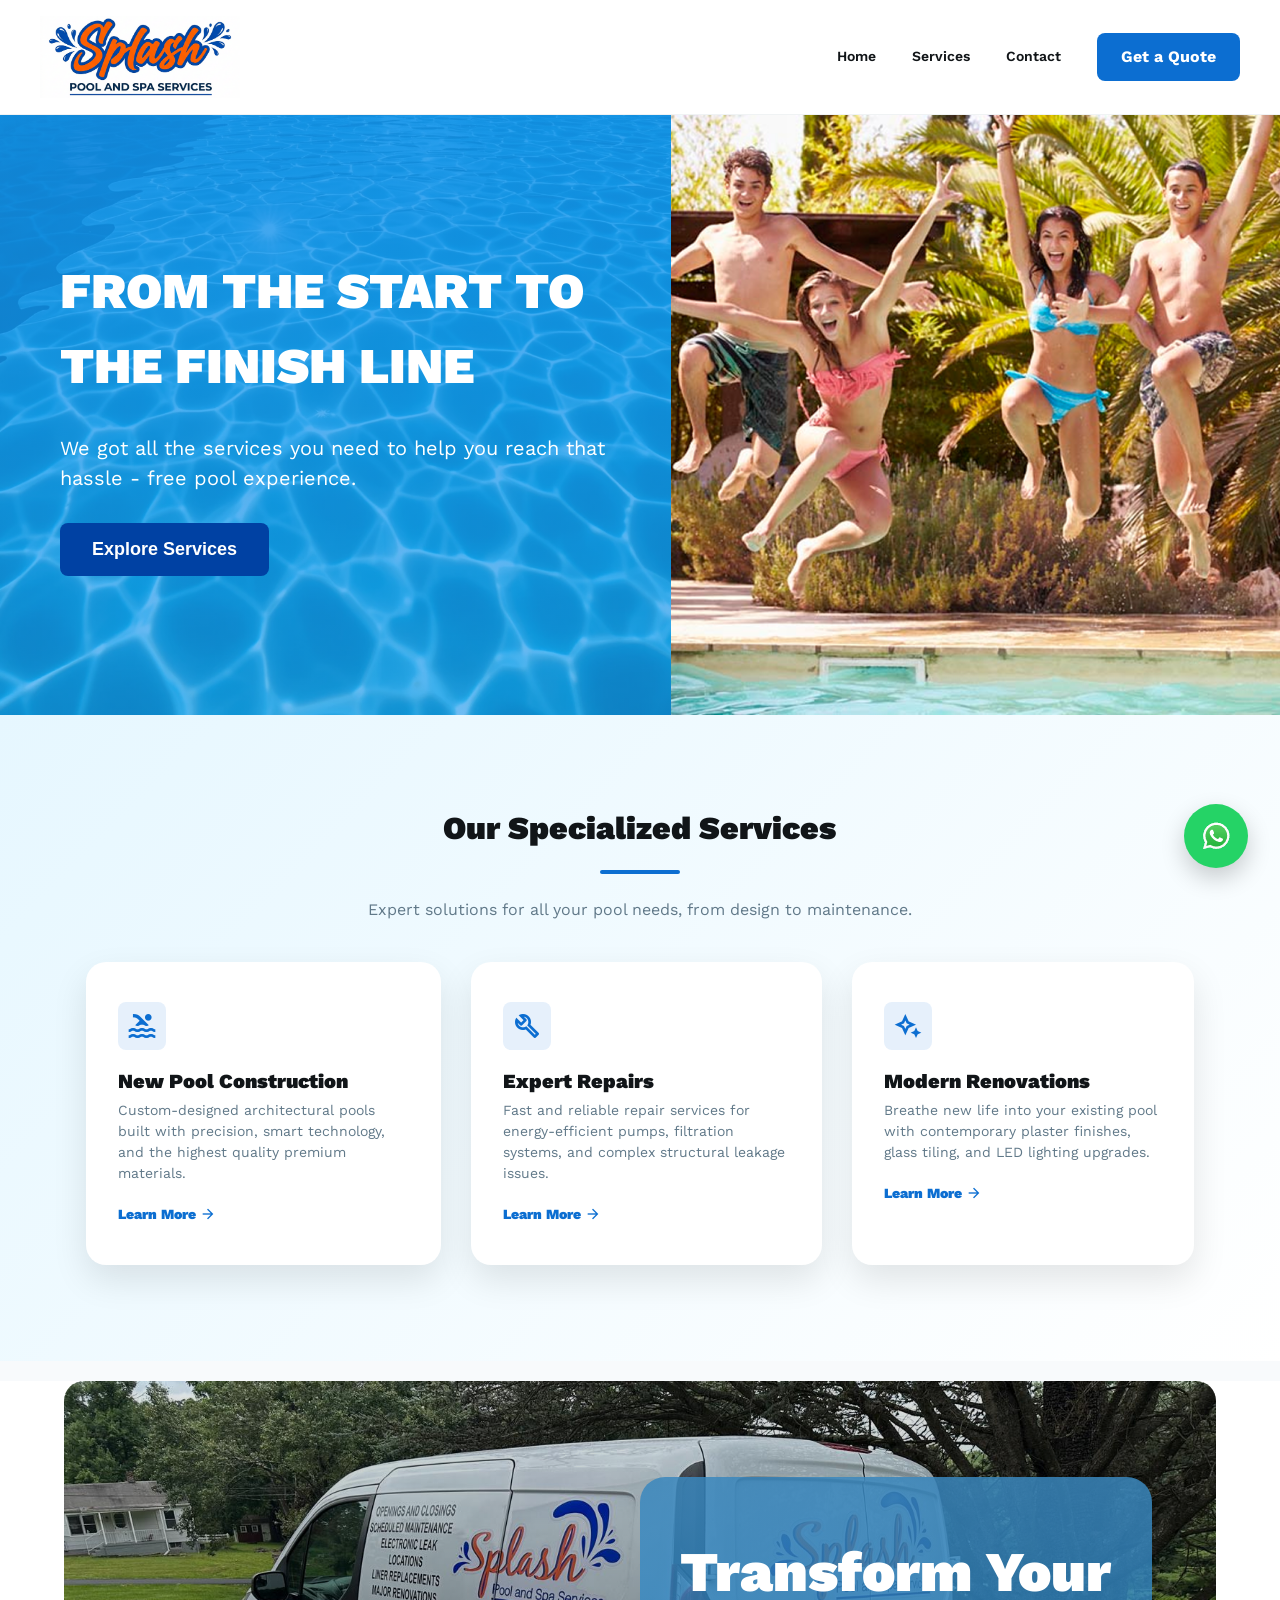
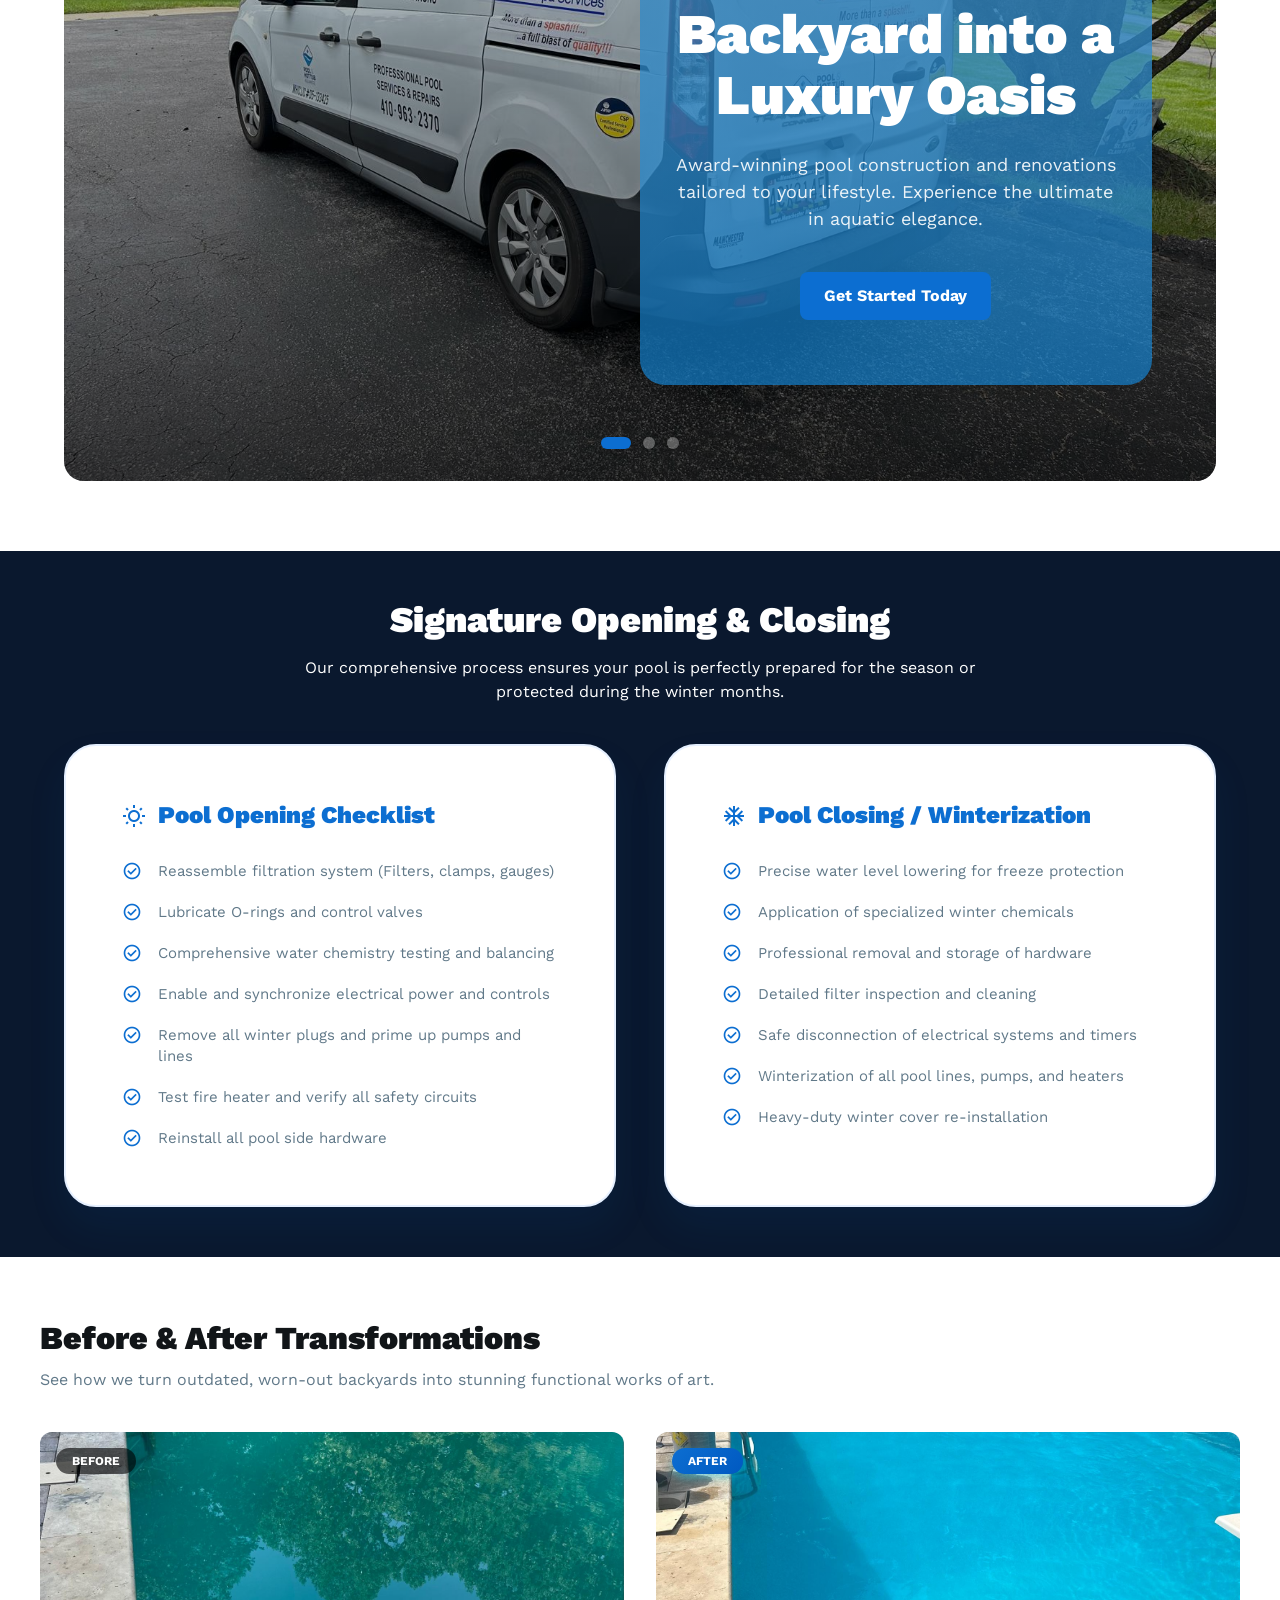
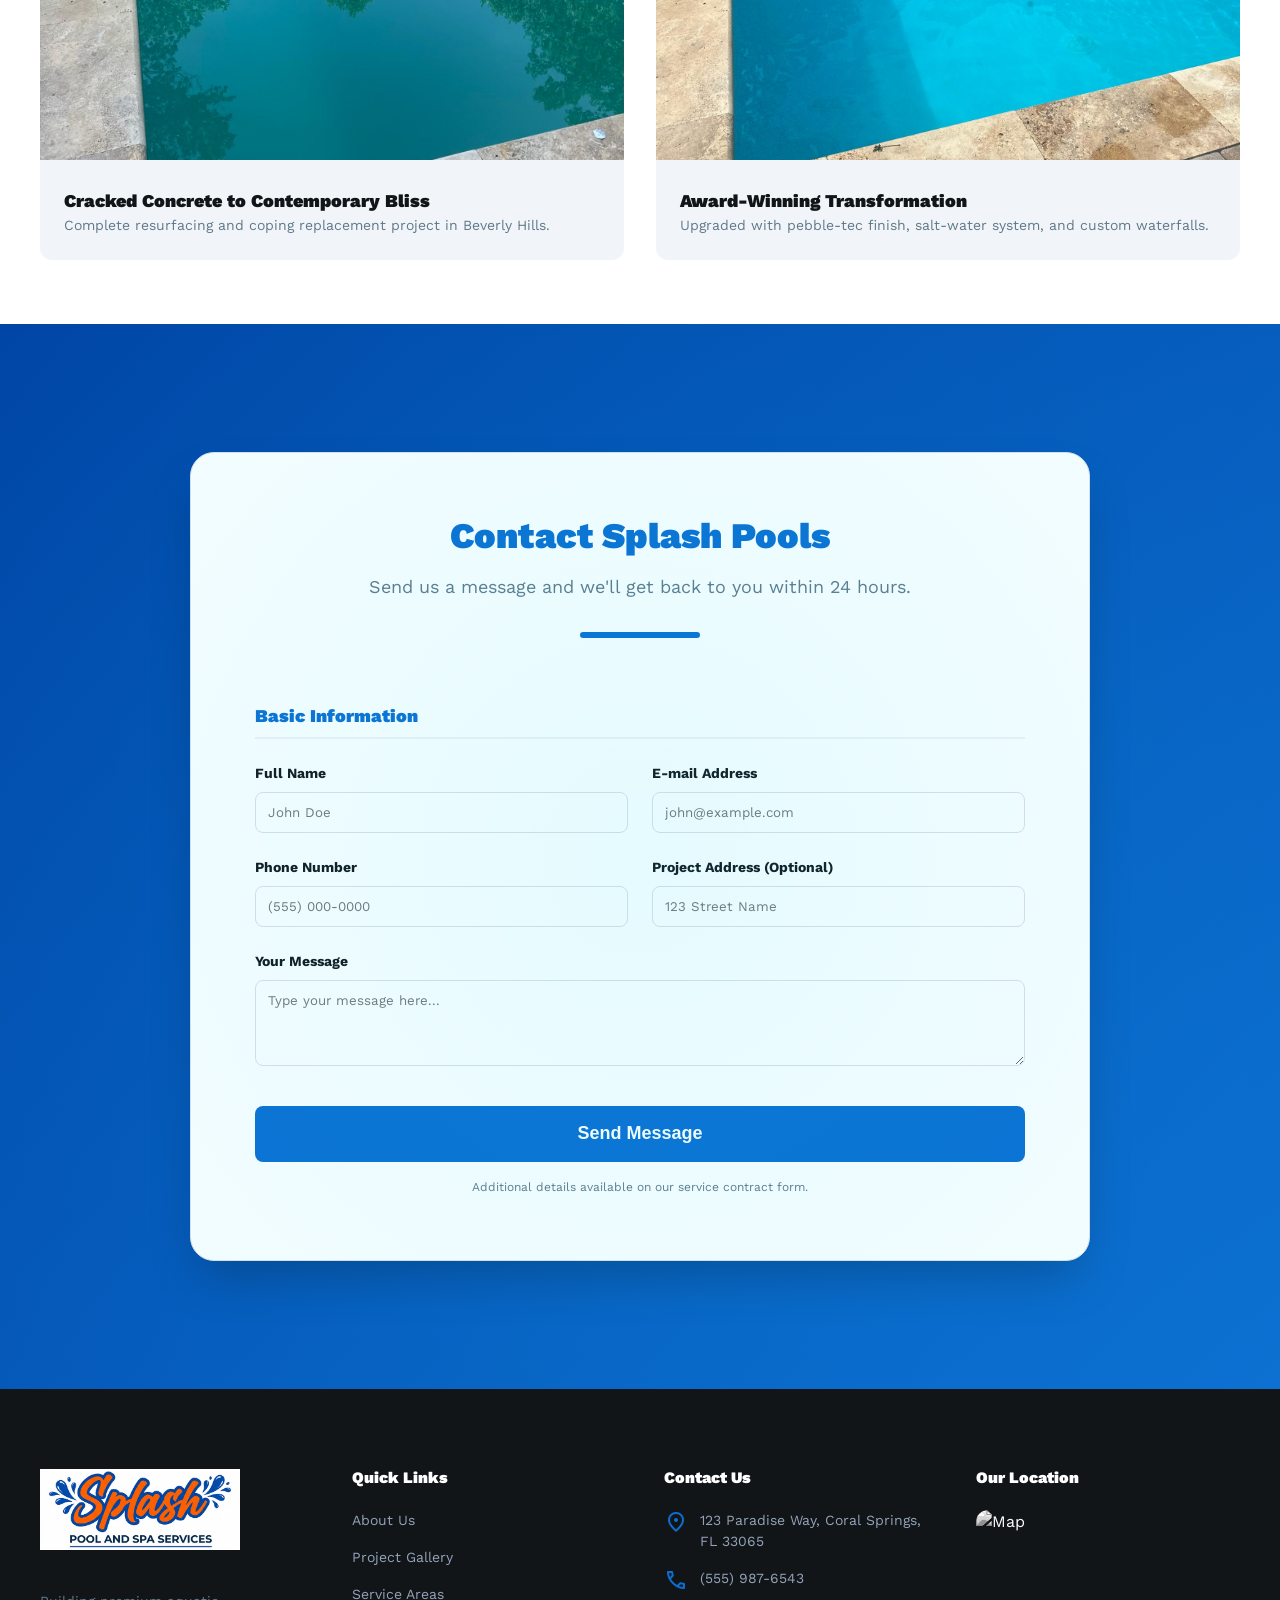
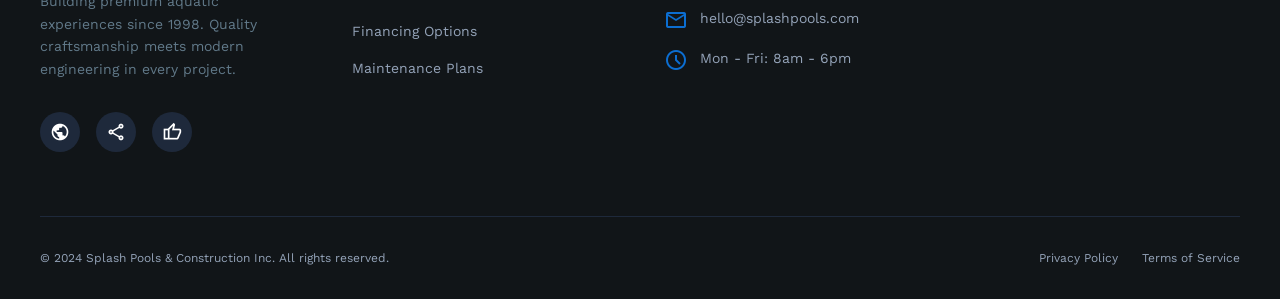
==== index.html @ 645508dd "Actualizando estilos del formulario de index, after y before" ====
<!DOCTYPE html>

<html class="light" lang="en">

<head>
    <meta charset="utf-8" />
    <meta content="width=device-width, initial-scale=1.0" name="viewport" />
    <title>Splash Pool & SPA Services LLC.</title>
    <meta name="description"
        content="Splash Pools & SPA Services offers award-winning pool construction, expert repairs, and professional maintenance in Coral Springs, Florida. Transform your backyard into a luxury oasis today!">

    <link href="https://fonts.googleapis.com/css2?family=Work+Sans:wght@300;400;500;600;700;900&amp;display=swap"
        rel="stylesheet" />
    <link
        href="https://fonts.googleapis.com/css2?family=Material+Symbols+Outlined:wght,FILL@100..700,0..1&amp;display=swap"
        rel="stylesheet" />
    <link rel="stylesheet" href="css/styles.css">
    <link rel="stylesheet" href="css/header.css">
    <link rel="stylesheet" href="css/footer.css">
</head>

<body class="light splash-pools-index">
    <div class="layout-container">
        <div id="header-placeholder"></div>

        <main>
            <!-- Hero Slider Section -->
            <section class="hero_index">
                <div class="hero-index-content">
                    <h1 class="title_index">FROM THE START TO THE FINISH LINE</h1>
                    <p class="descript_title">
                        We got all the services you need to help you reach that hassle - free pool experience.
                    </p>
                    <button class="btn btn-primary btn-hero">Explore Services</button>
                </div>
                <figure class="hero_img">
                    <img src="img/image-hero.png" alt="Splash Pools Hero Image" loading="lazy" class="img-responsive">
                </figure>
            </section>


            <section class="section-padding bg-vibrant-light">
                <div class="content">
                    <div class="text-center mb-10">
                        <h2 class="font-black section-title">Our Specialized Services</h2>
                        <div class="title-separator"></div>
                        <p class="text-muted section-subtitle" style="color: var(--text-muted); margin-bottom: 2rem;">
                            Expert solutions for all your pool needs, from design to maintenance.
                        </p>
                    </div>

                    <div class="services grid-3">
                        <div class="service-card">
                            <div class="icon-box">
                                <span class="material-symbols-outlined icon-large">pool</span>
                            </div>
                            <div>
                                <h3 class="card-title">New Pool Construction</h3>
                                <p class="text-muted card-text">Custom-designed architectural pools built
                                    with precision, smart technology, and the highest quality premium materials.</p>
                            </div>
                            <a class="text-primary font-black learn-more-link" href="#">Learn More <span
                                    class="material-symbols-outlined icon-small">arrow_forward</span></a>
                        </div>

                        <div class="service-card">
                            <div class="icon-box">
                                <span class="material-symbols-outlined icon-large">build</span>
                            </div>
                            <div>
                                <h3 class="card-title">Expert Repairs</h3>
                                <p class="text-muted card-text">Fast and reliable repair services for
                                    energy-efficient pumps, filtration systems, and complex structural leakage issues.
                                </p>
                            </div>
                            <a class="text-primary font-black learn-more-link" href="#">Learn More <span
                                    class="material-symbols-outlined icon-small">arrow_forward</span></a>
                        </div>

                        <div class="service-card">
                            <div class="icon-box">
                                <span class="material-symbols-outlined icon-large">magic_button</span>
                            </div>
                            <div>
                                <h3 class="card-title">Modern Renovations</h3>
                                <p class="text-muted card-text">Breathe new life into your existing pool
                                    with contemporary plaster finishes, glass tiling, and LED lighting upgrades.</p>
                            </div>
                            <a class="text-primary font-black learn-more-link" href="#">Learn More <span
                                    class="material-symbols-outlined icon-small">arrow_forward</span></a>
                        </div>
                    </div>
                </div>
            </section>

            <section class="hero-section bg-white" style="padding-top: 0;">
                <div class="content">
                    <div class="hero-slider">
                        <div class="slider-container" id="slider">
                            <!-- Slide 1 -->
                            <div class="slide" style="background-image: url('img/slider-img1.jpeg');">
                                <div class="hero-content centered">
                                    <h1 class="slider-title">Transform Your Backyard into a Luxury Oasis</h1>
                                    <p class="slider-desc">Award-winning pool construction and renovations tailored to
                                        your lifestyle. Experience the ultimate in aquatic elegance.</p>
                                    <a href="#contact" class="btn btn-primary">Get Started Today</a>
                                </div>
                            </div>
                            <!-- Slide 2 -->
                            <div class="slide" style="background-image: url('img/slider-img2.jpeg');">
                                <div class="hero-content centered">
                                    <h1 class="slider-title">Excellence in Every Splash</h1>
                                    <p class="slider-desc">High-quality materials and smart technology for a
                                        sustainable,
                                        beautiful pool experience all year round.</p>
                                    <a href="#contact" class="btn btn-primary">Explore Services</a>
                                </div>
                            </div>
                            <!-- Slide 3 -->
                            <div class="slide" style="background-image: url('img/slider-img3.jpeg');">
                                <div class="hero-content centered">
                                    <h1 class="slider-title">Your Dream Pool, Our Expertise</h1>
                                    <p class="slider-desc">From modern plaster finishes to LED lighting upgrades,
                                        we bring new life to your existing backyard.</p>
                                    <a href="#contact" class="btn btn-primary">Request a Quote</a>
                                </div>
                            </div>
                        </div>
                        <div class="slider-dots">
                            <span class="dot active" onclick="goToSlide(0)"></span>
                            <span class="dot" onclick="goToSlide(1)"></span>
                            <span class="dot" onclick="goToSlide(2)"></span>
                        </div>
                    </div>
                </div>
            </section>

            <!-- Services Section -->
            <!-- Services Section -->


            <!-- Signature Opening & Closing Services (PDF Info) -->
            <section class="details-section">
                <div class="content">
                    <div class="text-center mb-10">
                        <h2 class="font-black section-title-large">Signature Opening & Closing</h2>
                        <p class="text-muted section-subtitle">Our comprehensive process ensures
                            your pool is perfectly prepared for the season or protected during the winter months.</p>
                    </div>


                    <div class="details-grid">
                        <!-- Opening Card -->
                        <div class="details-card">
                            <h3><span class="material-symbols-outlined">wb_sunny</span> Pool Opening Checklist</h3>
                            <ul class="checklist">
                                <li><span class="material-symbols-outlined">check_circle</span> Reassemble filtration
                                    system
                                    (Filters, clamps, gauges)</li>
                                <li><span class="material-symbols-outlined">check_circle</span> Lubricate O-rings and
                                    control valves</li>
                                <li><span class="material-symbols-outlined">check_circle</span> Comprehensive water
                                    chemistry testing and balancing</li>
                                <li><span class="material-symbols-outlined">check_circle</span> Enable and synchronize
                                    electrical power and controls</li>
                                <li><span class="material-symbols-outlined">check_circle</span> Remove all winter plugs
                                    and
                                    prime up pumps and lines</li>
                                <li><span class="material-symbols-outlined">check_circle</span> Test fire heater and
                                    verify
                                    all safety circuits</li>
                                <li><span class="material-symbols-outlined">check_circle</span> Reinstall all pool side
                                    hardware</li>
                            </ul>
                        </div>

                        <!-- Closing Card -->
                        <div class="details-card">
                            <h3><span class="material-symbols-outlined">ac_unit</span> Pool Closing / Winterization</h3>
                            <ul class="checklist">
                                <li><span class="material-symbols-outlined">check_circle</span> Precise water level
                                    lowering
                                    for freeze protection</li>
                                <li><span class="material-symbols-outlined">check_circle</span> Application of
                                    specialized
                                    winter chemicals</li>
                                <li><span class="material-symbols-outlined">check_circle</span> Professional removal and
                                    storage of hardware</li>
                                <li><span class="material-symbols-outlined">check_circle</span> Detailed filter
                                    inspection
                                    and cleaning</li>
                                <li><span class="material-symbols-outlined">check_circle</span> Safe disconnection of
                                    electrical systems and timers</li>
                                <li><span class="material-symbols-outlined">check_circle</span> Winterization of all
                                    pool
                                    lines, pumps, and heaters</li>
                                <li><span class="material-symbols-outlined">check_circle</span> Heavy-duty winter cover
                                    re-installation</li>
                            </ul>
                        </div>
                    </div>
                </div>
            </section>
            <!-- Transformations Section -->
            <section class="transformation-section">
                <div class="max-w-1200">
                    <div class="mb-10">
                        <h2 class="section-title">Before & After Transformations</h2>
                        <p class="text-muted">See how we turn outdated, worn-out backyards into stunning functional
                            works of art.</p>
                    </div>
                    <div class="grid-2">
                        <div class="trans-card">
                            <!--<div class="trans-img" style='background-image: url("img/pool-clean-before.jpeg");'>-->
                            <div class="trans-img">
                                <div class="badge badge-before">Before</div>
                                <img src="img/pool-clean-before.jpeg" alt="" loading="lazy">
                            </div>
                            <div class="trans-card-content">
                                <h4 class="trans-card-title">Cracked Concrete to
                                    Contemporary Bliss</h4>
                                <p class="text-muted card-text">Complete resurfacing and coping
                                    replacement project in Beverly Hills.</p>
                            </div>
                        </div>
                        <div class="trans-card">
                            <!--<div class="trans-img" style='background-image: url("img/pool-clean-after.jpeg");'>-->
                            <div class="trans-img">
                                <div class="badge badge-after">After</div>
                                <img src="img/pool-clean-after.jpeg" alt="" loading="lazy">
                            </div>
                            <div class="trans-card-content">
                                <h4 class="trans-card-title">Award-Winning Transformation
                                </h4>
                                <p class="text-muted card-text">Upgraded with pebble-tec finish,
                                    salt-water system, and custom waterfalls.</p>
                            </div>
                        </div>
                    </div>
                </div>
            </section>
            <!-- Contact Form Section -->
            <!-- Contact Form Section -->
            <section id="contact" class="contact-section">
                <div class="content">
                    <div class="form-container">
                        <div class="text-center mb-10">
                            <h2 class="font-black section-title-large" style="color: var(--primary);">Contact Splash Pools</h2>
                            <p class="text-muted section-subtitle-large">Send us a message and we'll get back to you within 24 hours.</p>
                            <div class="title-separator-large"></div>
                        </div>

                        <form action="https://formspree.io/f/xqakpory" method="POST" class="form-grid-v2">
                            <div class="form-section-header col-full">Basic Information</div>
                            
                            <div class="form-group col-span-2">
                                <label for="name">Full Name</label>
                                <input type="text" id="name" name="name" required placeholder="John Doe">
                            </div>
                            
                            <div class="form-group col-span-2">
                                <label for="email">E-mail Address</label>
                                <input type="email" id="email" name="email" required placeholder="john@example.com">
                            </div>

                            <div class="form-group col-span-2">
                                <label for="phone">Phone Number</label>
                                <input type="tel" id="phone" name="phone" placeholder="(555) 000-0000">
                            </div>

                            <div class="form-group col-span-2">
                                <label for="address">Project Address (Optional)</label>
                                <input type="text" id="address" name="address" placeholder="123 Street Name">
                            </div>

                            <div class="form-group col-full">
                                <label for="message">Your Message</label>
                                <textarea id="message" name="message" rows="4" required placeholder="Type your message here..."></textarea>
                            </div>

                            <div class="col-full mt-4">
                                <button type="submit" class="btn btn-primary btn-submit">
                                    Send Message
                                </button>
                            </div>
                        </form>
                        <p class="text-center text-muted mt-4" style="font-size: 0.75rem;">Additional
                            details available on our service contract form.</p>
                    </div>
                </div>
            </section>

            <!-- WhatsApp Floating Button -->
            <!-- WhatsApp Floating Button -->
            <a href="https://wa.me/1234567890" target="_blank" class="whatsapp-float" title="Chat with us on WhatsApp">
                <img src="img/ico-whatsapp.webp" alt="whatsapp">
                <span class="whatsapp-tooltip">¿Necesitas ayuda? ¡Escríbenos!</span>
            </a>

            <div id="footer-placeholder"></div>
        </main>

        <script src="js/components.js"></script>
    </div>

    <script>
        let currentSlide = 0;
        const slider = document.getElementById('slider');
        const dots = document.querySelectorAll('.dot');
        const totalSlides = 3;

        function updateSlider() {
            slider.style.transform = `translateX(-${currentSlide * 33.333}%)`;
            dots.forEach((dot, index) => {
                dot.classList.toggle('active', index === currentSlide);
            });
        }

        function goToSlide(index) {
            currentSlide = index;
            updateSlider();
            resetInterval();
        }

        function nextSlide() {
            currentSlide = (currentSlide + 1) % totalSlides;
            updateSlider();
        }

        let slideInterval = setInterval(nextSlide, 5000);

        function resetInterval() {
            clearInterval(slideInterval);
            slideInterval = setInterval(nextSlide, 5000);
        }
    </script>
</body>

</html>
---- css/styles.css ----
/* ==========================================================================
   DESIGN SYSTEM & VARIABLES
   ========================================================================== */
:root {
    /* Color Palette */
    --primary: #0c6ed1;
    --primary-hover: #0059c1;
    --primary-deep: #0041a3;
    --primary-soft: #f0f7ff;
    --primary-light: #e6f0ff;
    --background-light: #f8fafc;
    --background-dark: #101a22;
    --text-main: #111518;
    --text-muted: #617989;
    --white: #ffffff;
    --border-light: #f0f3f4;
    --border-card: #dbe1e6;
    --slate-800: #1e293b;
    --slate-900: #0f172a;
    --slate-400: #94a3b8;
    --slate-200: #e2e8f0;

    /* Spacing & Transitions */
    --padding-container: 10rem;
    --transition: 0.3s ease;
    --shadow: 0 10px 15px -3px rgba(0, 0, 0, 0.1);
    --shadow-lg: 0 20px 25px -5px rgba(19, 146, 236, 0.2);
    --radius-lg: 1.5rem;
    --radius-md: 1rem;
    --radius-sm: 0.5rem;
    --gradient-primary: linear-gradient(135deg, var(--primary) 0%, var(--primary-hover) 100%);
    --gradient-deep: linear-gradient(135deg, var(--primary-deep) 0%, var(--primary) 100%);
}

/* ==========================================================================
   BASE STYLES
   ========================================================================== */
* {
    margin: 0;
    padding: 0;
    box-sizing: border-box;
}

body {
    font-family: 'Work Sans', sans-serif;
    background-color: var(--background-light);
    color: var(--text-main);
    line-height: 1.5;
    transition: background-color var(--transition), color var(--transition);
}

body.dark {
    background-color: var(--background-dark);
    color: var(--white);
}

h1,
h2,
h3,
h4 {
    line-height: 1.1;
    font-weight: 900;
}

a {
    text-decoration: none;
    color: inherit;
    transition: var(--transition);
}

.title-separator {
    width: 80px;
    height: 4px;
    background: var(--primary);
    margin: 1.5rem auto;
    border-radius: 2px;
}

.title-separator-large {
    width: 120px;
    height: 6px;
    background: var(--primary);
    margin: 2rem auto;
    border-radius: 3px;
}

/* ==========================================================================
   LAYOUT CONTAINERS
   ========================================================================== */
.content {
    margin: 0 auto;
    width: 90%;
    max-width: 1440px;
    padding: 0;
}

.layout-container {
    display: flex;
    flex-direction: column;
    min-height: 100vh;
}

.max-w-1200 {
    max-width: 1200px;
    margin: 0 auto;
    width: 100%;
}

.section-padding {
    padding: 6rem 1.5rem;
}

.bg-soft {
    background-color: var(--primary-soft);
}

.bg-white {
    background-color: var(--white);
}

.bg-vibrant-light {
    background: linear-gradient(135deg, #e6f7ff 0%, #ffffff 100%);
    position: relative;
    overflow: hidden;
}

/* Decorative Background Glows */
.bg-glow-container {
    position: relative;
    overflow: hidden;
}

.glow-overlay {
    position: absolute;
    top: 50%;
    left: 50%;
    width: 60%;
    height: 60%;
    background: radial-gradient(circle, rgba(0, 212, 255, 0.15) 0%, transparent 70%);
    transform: translate(-50%, -50%);
    pointer-events: none;
    z-index: 0;
}

/* ==========================================================================
   COMMONS & UTILITIES
   ========================================================================== */
.text-center {
    text-align: center;
}

.mb-10 {
    margin-bottom: 2.5rem;
}

.mt-4 {
    margin-top: 1rem;
}

.mt-auto {
    margin-top: auto;
}

.font-black {
    font-weight: 900;
}

.text-primary {
    color: var(--primary);
}

.text-muted {
    color: var(--text-muted);
}

.icon-xs {
    font-size: 0.75rem !important;
    vertical-align: middle;
}

.icon-small {
    font-size: 1rem !important;
}

.icon-large {
    font-size: 2rem !important;
}

/* ==========================================================================
   LOGO & RESPONSIVE UTILITIES
   ========================================================================== */
.img-responsive {
    margin: auto;
    max-width: 100%;
    height: auto;
    object-fit: cover;
}

/* ==========================================================================
   BUTTONS
   ========================================================================== */
.btn {
    display: inline-flex;
    align-items: center;
    justify-content: center;
    padding: 0.75rem 1.5rem;
    border-radius: 0.5rem;
    font-weight: 700;
    cursor: pointer;
    border: none;
    transition: transform 0.2s ease, background-color 0.2s ease;
}

.btn:active {
    transform: scale(0.95);
}

.btn-primary {
    background-color: var(--primary);
    color: var(--white);
}

.btn-primary:hover {
    background-color: var(--primary-hover);
    transform: translateY(-2px);
}

.btn-hero {
    padding: 1rem 2rem;
    font-size: 1.125rem;
    background-color: var(--primary-deep);
    max-width: fit-content;
}

.btn-hero:hover {
    background-color: var(--primary-hover);
}

.btn-submit {
    width: 100%;
    height: 3.5rem;
    font-size: 1.125rem;
}

/* ==========================================================================
   HERO SECTION (INDEX)
   ========================================================================== */
.hero_index {
    display: flex;
    justify-content: space-between;
}

.hero-index-content {
    width: 100%;
    background-image: linear-gradient(rgba(19, 146, 236, 0.85), rgba(19, 146, 236, 0.6)), url("../img/fondo-piscina-hero.png");
    background-size: cover;
    background-position: center;
    background-repeat: no-repeat;
    display: flex;
    flex-direction: column;
    justify-content: center;
    gap: 30px;
    padding: 60px;
}

.title_index {
    color: var(--white);
    font-size: 50px;
    font-weight: 900;
    line-height: 1.5;
}

.descript_title {
    color: var(--white);
    font-size: 20px;
    font-weight: 400;
    line-height: 1.5;
}

.hero_img {
    width: 100%;
}

.hero_img img {
    height: 100%;
    width: 100%;
}

/* ==========================================================================
   HERO SLIDER
   ========================================================================== */

.hero-section {
    background-color: var(--white);
    padding: 50px 0;
}

.hero-slider {
    position: relative;
    width: 100%;
    height: 700px;
    overflow: hidden;
    margin: 1.25rem 0;
    border-radius: 1.25rem;
}

.slider-container {
    display: flex;
    width: 300%;
    height: 100%;
    transition: transform 0.8s cubic-bezier(0.7, 0, 0.3, 1);
}

.slide {
    width: 33.333%;
    height: 100%;
    background-size: cover;
    background-position: center;
    position: relative;
    display: flex;
    flex-direction: column;
    justify-content: flex-end;
    padding: 6rem 4rem;
    color: var(--white);
    align-items: flex-end;
}

.slide::before {
    content: '';
    position: absolute;
    top: 0;
    left: 0;
    width: 100%;
    height: 100%;
    background: linear-gradient(rgba(0, 0, 0, 0.1), rgba(0, 0, 0, 0.7));
}

.hero-content {
    position: relative;
    z-index: 2;
    max-width: 45rem;
}

.hero-content.centered {
    width: 100%;
    height: 100%;
    display: flex;
    border-radius: 25px;
    flex-direction: column;
    align-items: center;
    justify-content: center;
    text-align: center;
    background: linear-gradient(rgb(58 135 189 / 85%), rgb(19 146 236 / 60%));
    padding: 2rem;
    max-width: 50%;
}

.slider-title {
    font-size: 3.5rem;
    font-weight: 900;
    color: var(--white);
    margin-bottom: 1.5rem;
    line-height: 1.1;
}

.slider-desc {
    font-size: 1.125rem;
    color: rgba(255, 255, 255, 0.9);
    max-width: 700px;
    margin-bottom: 2.5rem;
}

.slider-dots {
    position: absolute;
    bottom: 2rem;
    left: 50%;
    transform: translateX(-50%);
    display: flex;
    gap: 0.75rem;
    z-index: 10;
}

.dot {
    width: 12px;
    height: 12px;
    background: rgba(255, 255, 255, 0.3);
    border-radius: 50%;
    cursor: pointer;
    transition: var(--transition);
}

.dot.active {
    background: var(--primary);
    width: 30px;
    border-radius: 6px;
}

/* ==========================================================================
   TITLES & SEPARATORS
   ========================================================================== */
.section-title {
    font-size: 2rem;
    margin-bottom: 0.75rem;
}

.section-title-large {
    font-size: 2.25rem;
    margin-bottom: 1rem;
    color: var(--white);
}

.section-subtitle {
    max-width: 700px;
    margin: 0 auto;
    color: var(--white);
}

.section-subtitle-large {
    font-size: 1.125rem;
}

.bg-vibrant-blue .section-title,
.bg-vibrant-blue .text-muted,
.bg-vibrant-aqua .section-title,
.bg-vibrant-aqua .text-muted {
    color: var(--white) !important;
}

.bg-vibrant-blue .title-separator,
.bg-vibrant-aqua .title-separator {
    background: var(--white);
    box-shadow: 0 2px 10px rgba(255, 255, 255, 0.3);
}

.service-card {
    padding: 2.5rem 2rem;
    background-color: var(--white);
    border: none;
    border-radius: 1.25rem;
    display: flex;
    flex-direction: column;
    gap: 1.25rem;
    transition: all 0.4s cubic-bezier(0.175, 0.885, 0.32, 1.275);
    box-shadow: 0 15px 35px rgba(0, 0, 0, 0.1);
}

.bg-vibrant-blue .icon-box,
.bg-vibrant-aqua .icon-box {
    background: var(--white);
    color: var(--primary);
}

.service-card:hover {
    transform: translateY(-12px);
    box-shadow: 0 30px 60px -12px rgba(12, 110, 209, 0.15);
    border-color: var(--accent-aqua);
}

.icon-box {
    width: 3rem;
    height: 3rem;
    background-color: rgba(12, 110, 209, 0.1);
    color: var(--primary);
    display: flex;
    align-items: center;
    justify-content: center;
    border-radius: 0.5rem;
}

.card-title {
    font-size: 1.25rem;
    margin-bottom: 0.5rem;
}

.card-text {
    font-size: 0.875rem;
}

.learn-more-link {
    font-size: 0.875rem;
    display: flex;
    align-items: center;
    gap: 0.25rem;
}

/* ==========================================================================
   SERVICE DETAILS (OPENING/CLOSING)
   ========================================================================== */
.services {
    display: flex;
    gap: 30px;
    flex-wrap: wrap;
}

.details-section {
    padding: 50px 0;
    background-color: #0a182e;
}

body.dark .details-section {
    background-color: var(--background-dark);
}

.details-grid {
    display: grid;
    grid-template-columns: repeat(auto-fit, minmax(350px, 1fr));
    gap: 3rem;
}

.details-card {
    background: var(--white);
    padding: 3.5rem;
    border-radius: 2rem;
    border: 2px solid var(--primary-light);
    box-shadow: 0 20px 40px rgba(12, 110, 209, 0.08);
    transition: transform 0.3s ease;
}

.details-card:hover {
    transform: scale(1.02);
}

body.dark .details-card {
    background: var(--slate-900);
    border-color: var(--slate-800);
}

.details-card h3 {
    display: flex;
    align-items: center;
    gap: 0.75rem;
    margin-bottom: 2rem;
    font-size: 1.5rem;
    color: var(--primary);
}

.checklist {
    list-style: none;
    display: flex;
    flex-direction: column;
    gap: 1.25rem;
}

.checklist li {
    display: flex;
    gap: 1rem;
    font-size: 0.9375rem;
    color: var(--text-muted);
    line-height: 1.4;
}

.checklist li .material-symbols-outlined {
    color: var(--primary);
    font-size: 1.25rem;
    flex-shrink: 0;
}

@media (min-width: 768px) {
    .services {
        flex-wrap: nowrap;
    }
}

/* ==========================================================================
   TRANSFORMATIONS (BEFORE/AFTER)
   ========================================================================== */
.transformation-section {
    padding: 4rem 1rem;
    background-color: var(--white);
}

body.dark .transformation-section {
    background-color: var(--slate-900);
}

.grid-2 {
    display: grid;
    grid-template-columns: repeat(auto-fit, minmax(400px, 1fr));
    gap: 2rem;
}

.trans-card {
    border-radius: 0.75rem;
    overflow: hidden;
    background-color: #f1f5f9;
}

body.dark .trans-card {
    background-color: var(--slate-800);
}

.trans-img {
    aspect-ratio: 16 / 9;
    background-size: contain;
    background-position: center;
    position: relative;
    transition: 0.7s ease;
    background-repeat: no-repeat;
}

.trans-img img {
    width: 100%;
    height: 100%;
    object-fit: cover;
}

.trans-card:hover .trans-img {
    transform: scale(1.05);
}

.trans-card-content {
    padding: 1.5rem;
}

.trans-card-title {
    font-size: 1.125rem;
    margin-bottom: 0.25rem;
}

.badge {
    position: absolute;
    top: 1rem;
    left: 1rem;
    padding: 0.25rem 1rem;
    border-radius: 9999px;
    font-size: 0.75rem;
    font-weight: 700;
    text-transform: uppercase;
}

.badge-before {
    background: rgba(0, 0, 0, 0.6);
    color: white;
}

.badge-after {
    background: var(--gradient-primary);
    color: white;
    box-shadow: 0 4px 10px rgba(0, 212, 255, 0.4);
}

/* ==========================================================================
   CONTACT FORM
   ========================================================================== */
.contact-section {
    padding: 8rem 1.5rem;
    background: var(--gradient-deep);
    position: relative;
    overflow: hidden;
}

.contact-section::before {
    content: '';
    position: absolute;
    top: -50%;
    left: -50%;
    width: 200%;
    height: 200%;
    background: radial-gradient(circle, rgba(0, 212, 255, 0.1) 0%, transparent 70%);
    pointer-events: none;
}

.form-container {
    max-width: 900px;
    margin: 0 auto;
    background-color: var(--white);
    padding: 4rem;
    border-radius: var(--radius-lg);
    box-shadow: 0 25px 50px -12px rgba(0, 0, 0, 0.25);
    border: 1px solid var(--border-card);
}

body.dark .form-container {
    background-color: var(--slate-900);
    border-color: var(--slate-800);
}

.form-grid-v2 {
    display: grid;
    grid-template-columns: repeat(4, 1fr);
    gap: 1.5rem;
}

.form-section-header {
    font-size: 1.125rem;
    font-weight: 900;
    color: var(--primary);
    margin-top: 1.5rem;
    padding-bottom: 0.5rem;
    border-bottom: 2px solid var(--border-light);
}

.form-group {
    display: flex;
    flex-direction: column;
    gap: 0.5rem;
}

.form-group label {
    font-size: 0.875rem;
    font-weight: 700;
}

.col-full {
    grid-column: span 4;
}

.col-span-2 {
    grid-column: span 2;
}

.checkbox-group {
    flex-direction: row !important;
    align-items: center;
    gap: 0.75rem !important;
    margin-top: 1rem;
}

.checkbox-group input {
    width: 1.25rem;
    height: 1.25rem;
    cursor: pointer;
}

input,
textarea {
    padding: 0.75rem;
    border: 1px solid var(--border-card);
    border-radius: 0.5rem;
    background: transparent;
    color: inherit;
    font-family: inherit;
}

input:focus,
textarea:focus {
    outline: none;
    border-color: var(--primary);
    box-shadow: 0 0 0 3px rgba(19, 146, 236, 0.1);
}

.form-footer-text {
    font-size: 0.75rem;
}

/* ==========================================================================
   WHATSAPP FLOATING BUTTON
   ========================================================================== */
.whatsapp-float {
    position: fixed;
    bottom: 2rem;
    right: 2rem;
    width: 4rem;
    height: 4rem;
    background-color: #25D366;
    color: white;
    border-radius: 50%;
    display: flex;
    align-items: center;
    justify-content: center;
    box-shadow: 0 10px 25px rgba(0, 0, 0, 0.2);
    z-index: 1000;
    transition: transform 0.3s ease;
}

.whatsapp-float:hover {
    transform: scale(1.1);
}

.whatsapp-tooltip {
    position: absolute;
    right: 5rem;
    background: var(--slate-900);
    color: white;
    padding: 0.5rem 0.75rem;
    border-radius: 0.5rem;
    font-size: 0.75rem;
    white-space: nowrap;
    opacity: 0;
    transition: opacity 0.3s ease;
    pointer-events: none;
}

.whatsapp-float:hover .whatsapp-tooltip {
    opacity: 1;
}

/* ==========================================================================
   MATERIAL SYMBOLS OVERRIDE
   ========================================================================== */
.material-symbols-outlined {
    font-variation-settings: 'FILL' 0, 'wght' 400, 'GRAD' 0, 'opsz' 24;
}

/* ==========================================================================
   RESPONSIVE DESIGN
   ========================================================================== */
@media (max-width: 768px) {
    .hero-section {
        padding: 3rem 1.5rem;
        min-height: 500px;
    }

    .form-grid {
        grid-template-columns: 1fr;
    }

    .grid-2 {
        grid-template-columns: 1fr;
    }
}
---- css/header.css ----
/* ==========================================================================
   HEADER & NAVIGATION
   ========================================================================== */
header {
    display: flex;
    align-items: center;
    justify-content: space-between;
    padding: 1rem 2.5rem;
    background-color: var(--white);
    border-bottom: 1px solid var(--border-light);
    position: sticky;
    top: 0;
    z-index: 50;
    transition: background-color var(--transition), border-color var(--transition);
}

/* Glassmorphism for V2 Header */
.v2-theme header {
    background: var(--v2-glass) !important;
    backdrop-filter: blur(10px);
    -webkit-backdrop-filter: blur(10px);
    border-bottom: 1px solid var(--v2-slate-100) !important;
}

body.dark header {
    background-color: var(--background-dark);
    border-bottom-color: var(--slate-800);
}

.header-flex {
    display: flex;
    justify-content: space-between;
    align-items: center;
    width: 100%;
}

.logo-wrapper {
    display: flex;
    align-items: center;
    max-width: 200px;
}

.logo-img {
    height: auto;
    width: 100%;
    object-fit: contain;
}

nav {
    display: flex;
    align-items: center;
    gap: 2.25rem;
}

.nav-link {
    font-size: 0.875rem;
    font-weight: 600;
    transition: var(--transition);
}

.nav-link:hover {
    color: var(--primary);
}

/* Responsive adjustments */
@media (max-width: 768px) {
    header {
        padding: 1rem;
    }

    nav {
        display: none;
    }
}
---- css/footer.css ----
/* ==========================================================================
   FOOTER STYLES
   ========================================================================== */
footer {
    background-color: var(--text-main);
    color: var(--white);
    padding: 5rem 1.5rem 2rem;
}

.footer-v2 {
    background: #0a0a0a;
    color: white;
    padding: 6rem 0 2rem;
}

.footer-grid {
    display: grid;
    grid-template-columns: repeat(auto-fit, minmax(200px, 1fr));
    gap: 3rem;
    border-bottom: 1px solid var(--slate-800);
    padding-bottom: 4rem;
}

.footer-grid-v2 {
    display: grid;
    grid-template-columns: 2fr 1fr 1fr 2fr;
    gap: 4rem;
}

.footer-section h4,
.footer-links h4 {
    margin-bottom: 1.5rem;
}

.footer-links {
    list-style: none;
    display: flex;
    flex-direction: column;
    gap: 1rem;
    font-size: 0.875rem;
    color: var(--slate-400);
}

.footer-links a:hover {
    color: var(--white);
}

.footer-brand p {
    color: var(--slate-400);
}

.footer-logo {
    max-width: 180px;
    margin-bottom: 2rem;
}

.footer-map img {
    width: 100%;
    border-radius: 12px;
    filter: grayscale(1);
}

.social-icons {
    display: flex;
    gap: 1rem;
}

.social-btn {
    width: 2.5rem;
    height: 2.5rem;
    background: var(--slate-800);
    border-radius: 50%;
    display: flex;
    align-items: center;
    justify-content: center;
}

.social-btn:hover {
    background: var(--primary);
}

/* Footer Bottom Area */
.footer-bottom {
    padding-top: 2rem;
    display: flex;
    justify-content: space-between;
    align-items: center;
    color: var(--slate-400);
    font-size: 0.75rem;
}

/* Responsive adjustments */
@media (max-width: 1024px) {
    .footer-grid-v2 {
        grid-template-columns: 1fr 1fr;
    }
}

@media (max-width: 768px) {

    .footer-grid,
    .footer-grid-v2 {
        grid-template-columns: 1fr;
    }
}
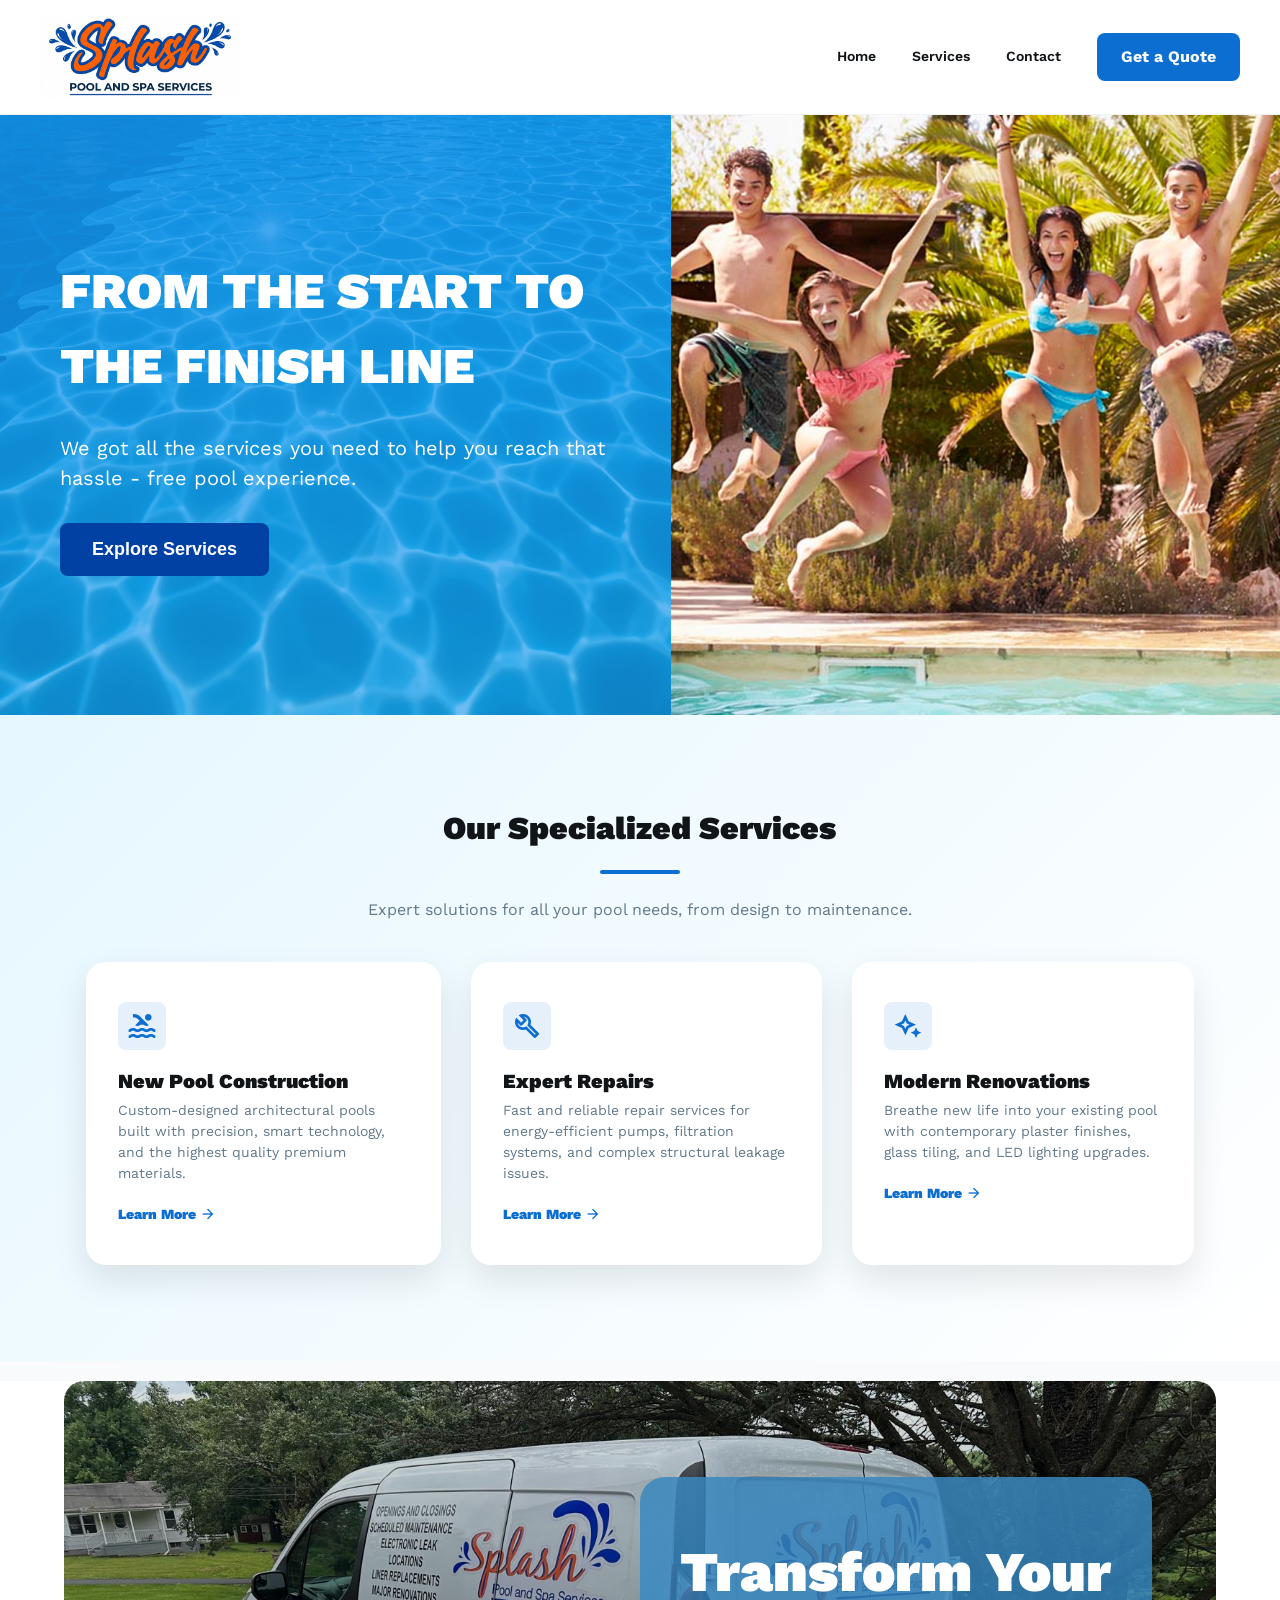
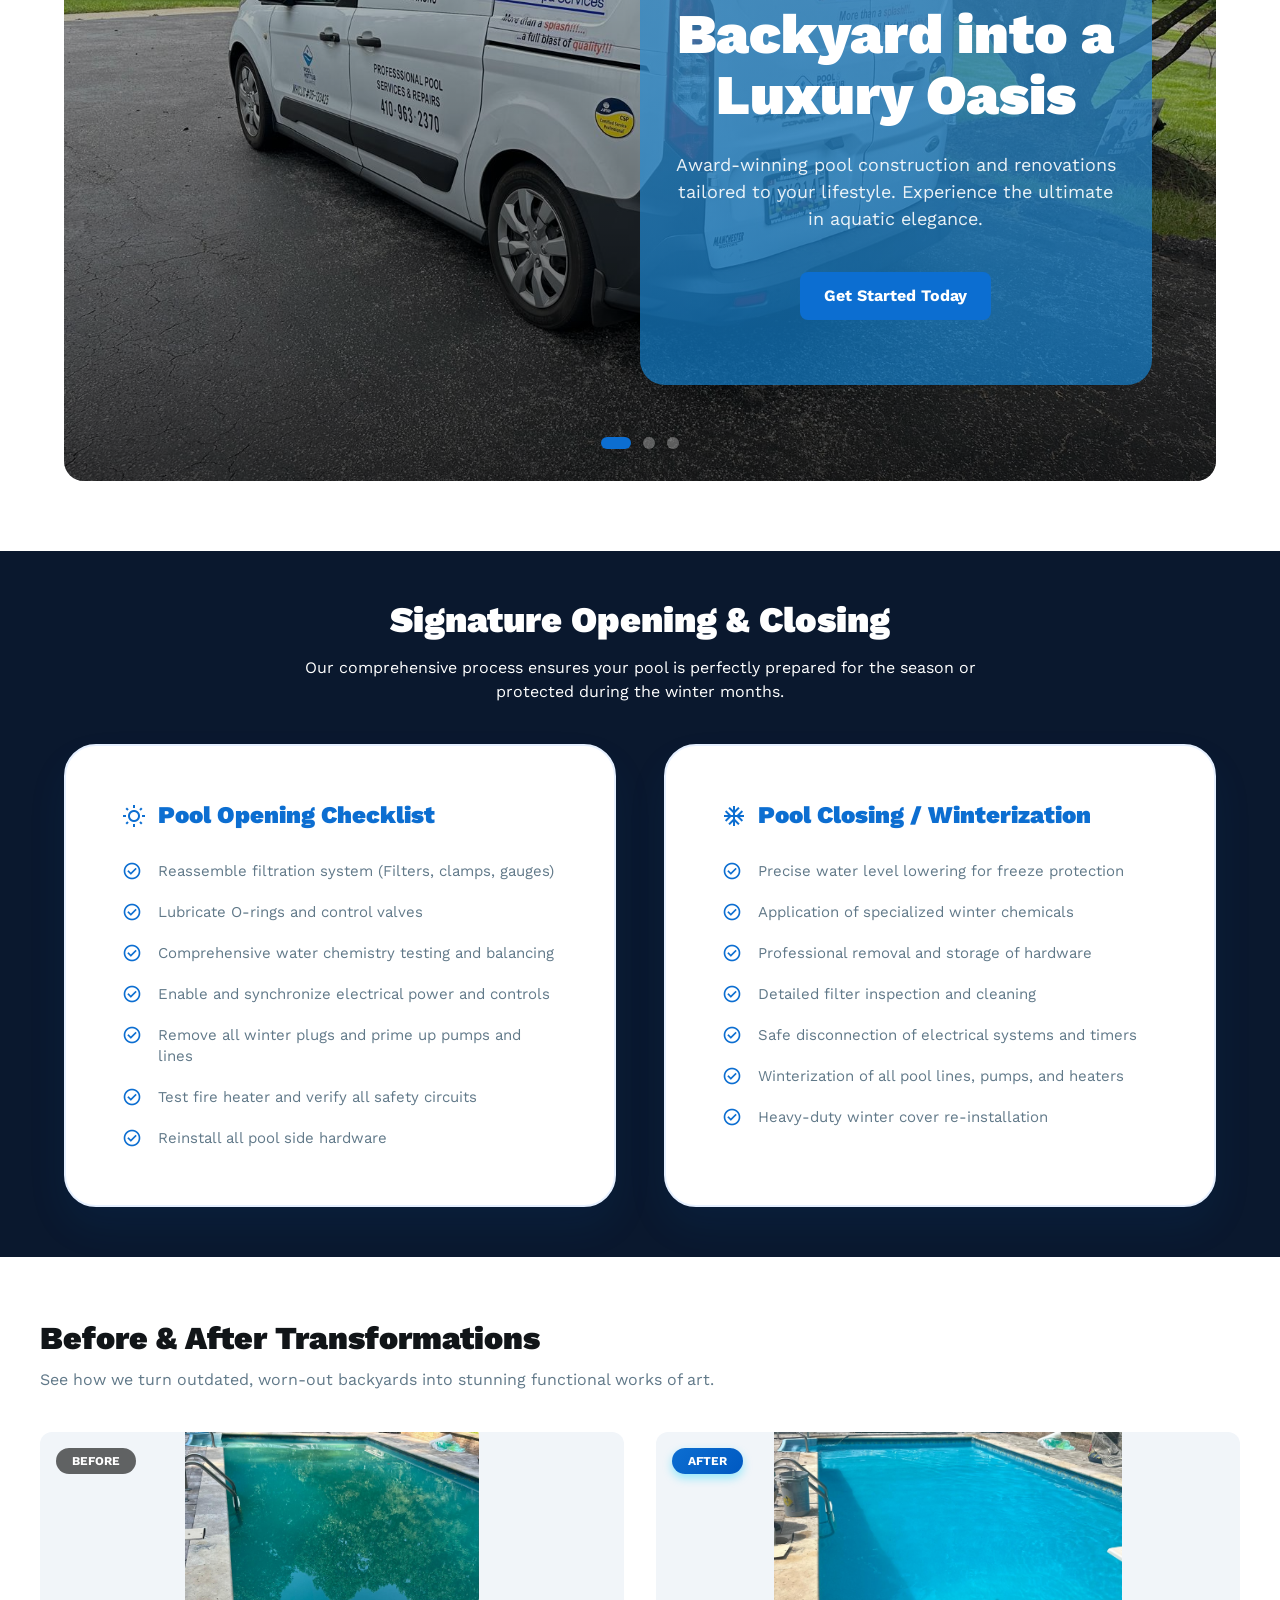
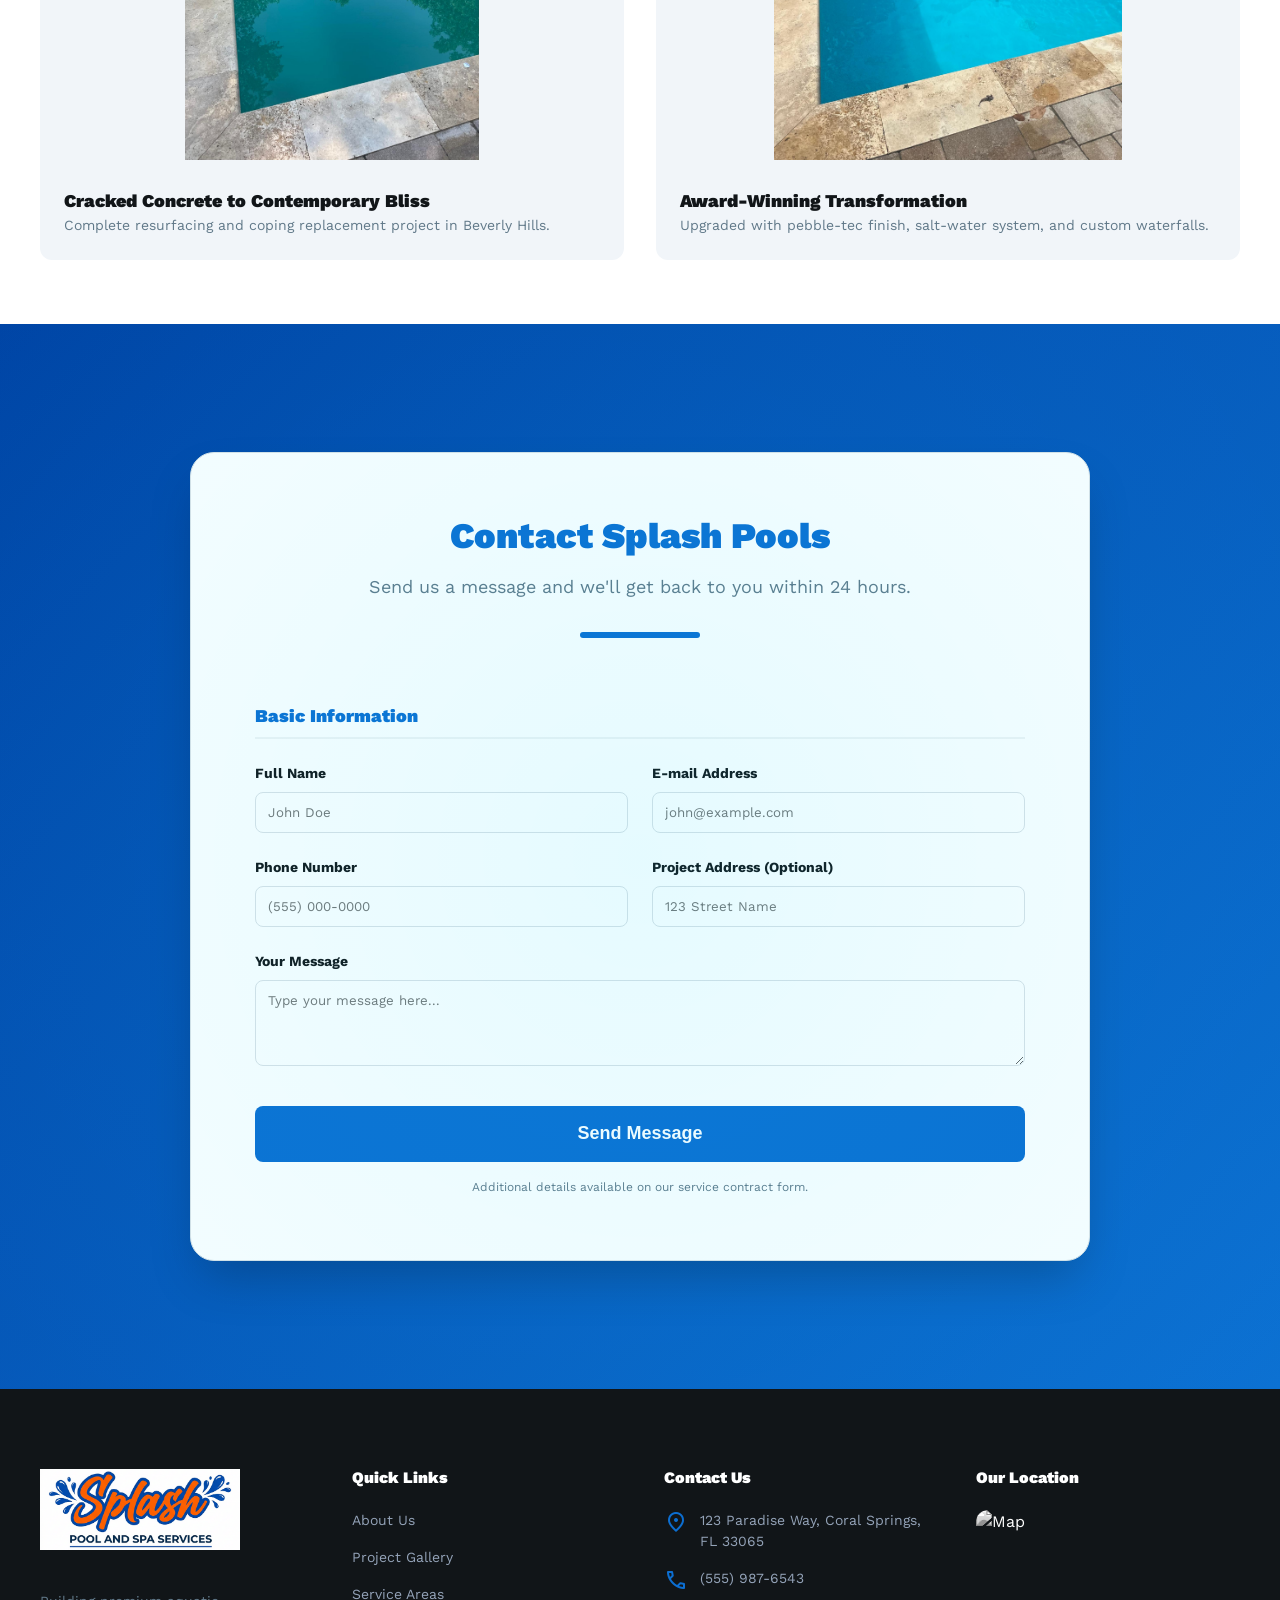
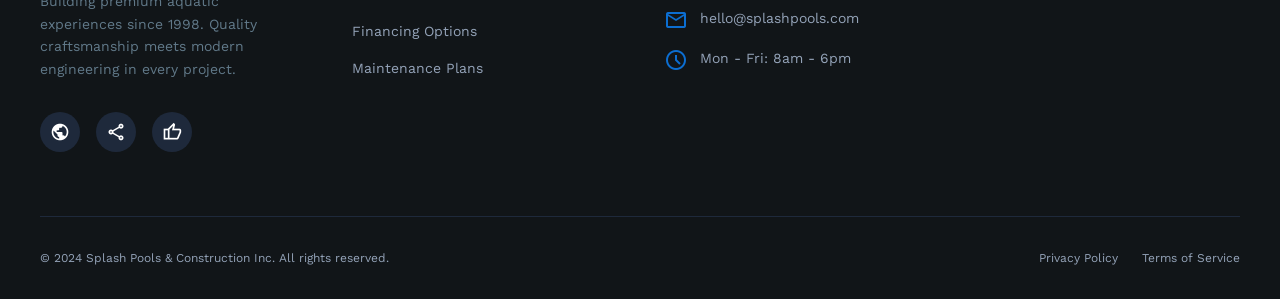
==== commit 1983319c: "ocultar whatsapp temporalmente" ====
--- a/index.html
+++ b/index.html
@@ -291,11 +291,10 @@
             </section>
 
             <!-- WhatsApp Floating Button -->
-            <!-- WhatsApp Floating Button -->
-            <a href="https://wa.me/1234567890" target="_blank" class="whatsapp-float" title="Chat with us on WhatsApp">
+            <!-- <a href="https://wa.me/1234567890" target="_blank" class="whatsapp-float" title="Chat with us on WhatsApp">
                 <img src="img/ico-whatsapp.webp" alt="whatsapp">
                 <span class="whatsapp-tooltip">¿Necesitas ayuda? ¡Escríbenos!</span>
-            </a>
+            </a> -->
 
             <div id="footer-placeholder"></div>
         </main>
--- a/css/styles.css
+++ b/css/styles.css
@@ -575,7 +575,7 @@
 
 .grid-2 {
     display: grid;
-    grid-template-columns: repeat(auto-fit, minmax(400px, 1fr));
+    grid-template-columns: repeat(auto-fit, minmax(300px, 1fr));
     gap: 2rem;
 }
 
@@ -601,7 +601,7 @@
 .trans-img img {
     width: 100%;
     height: 100%;
-    object-fit: cover;
+    object-fit: contain;
 }
 
 .trans-card:hover .trans-img {
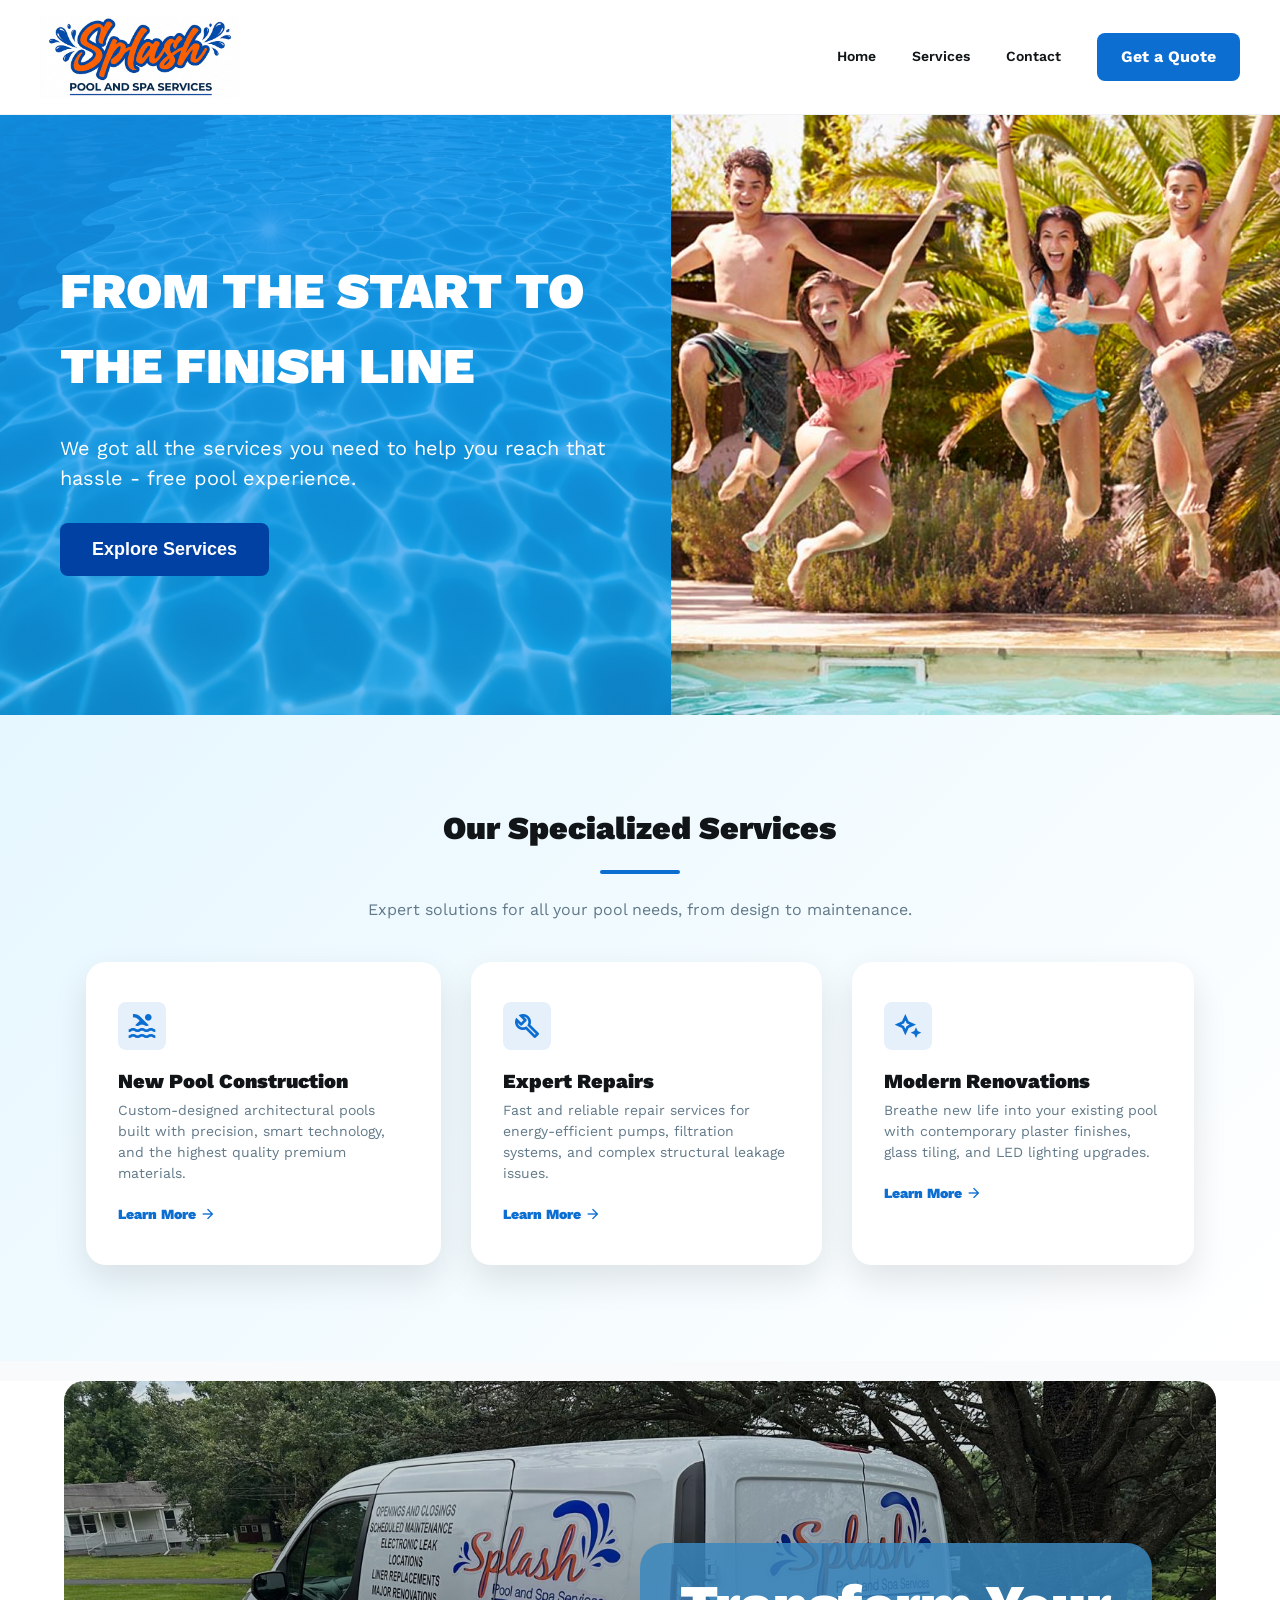
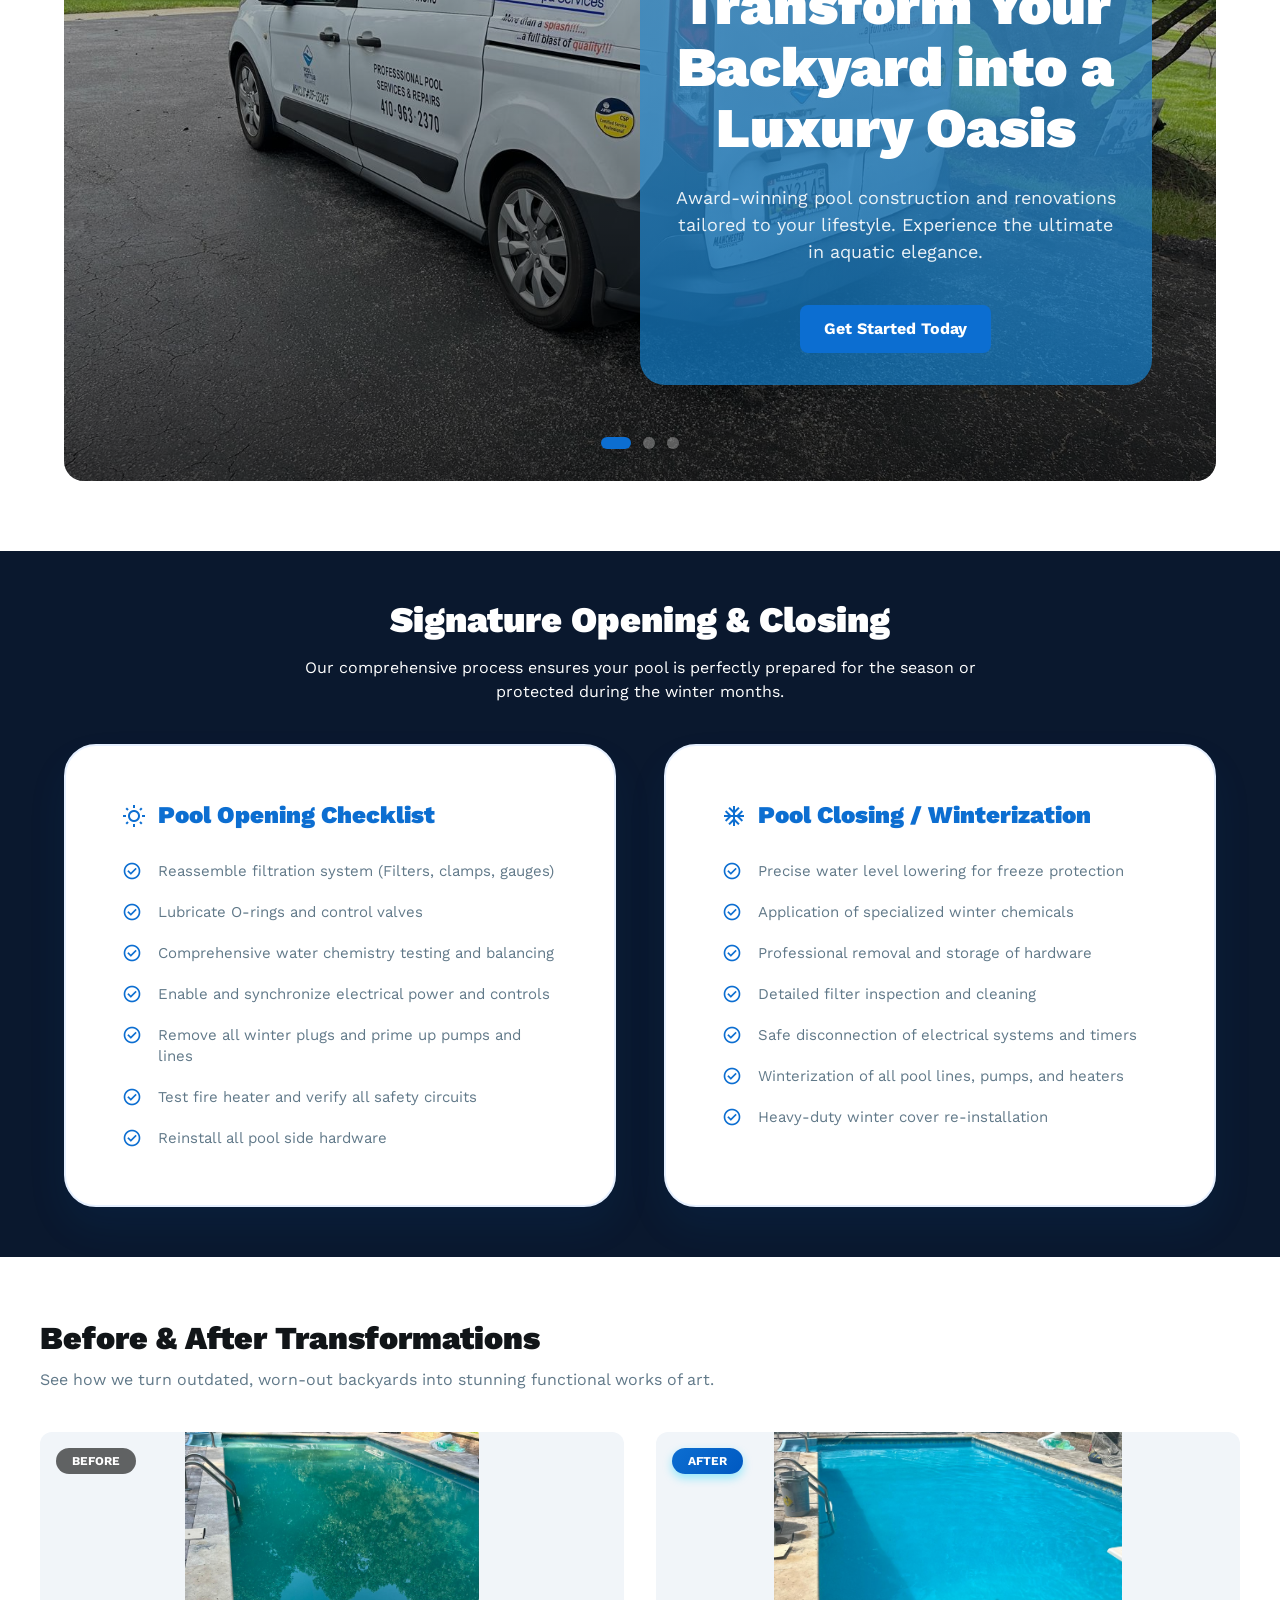
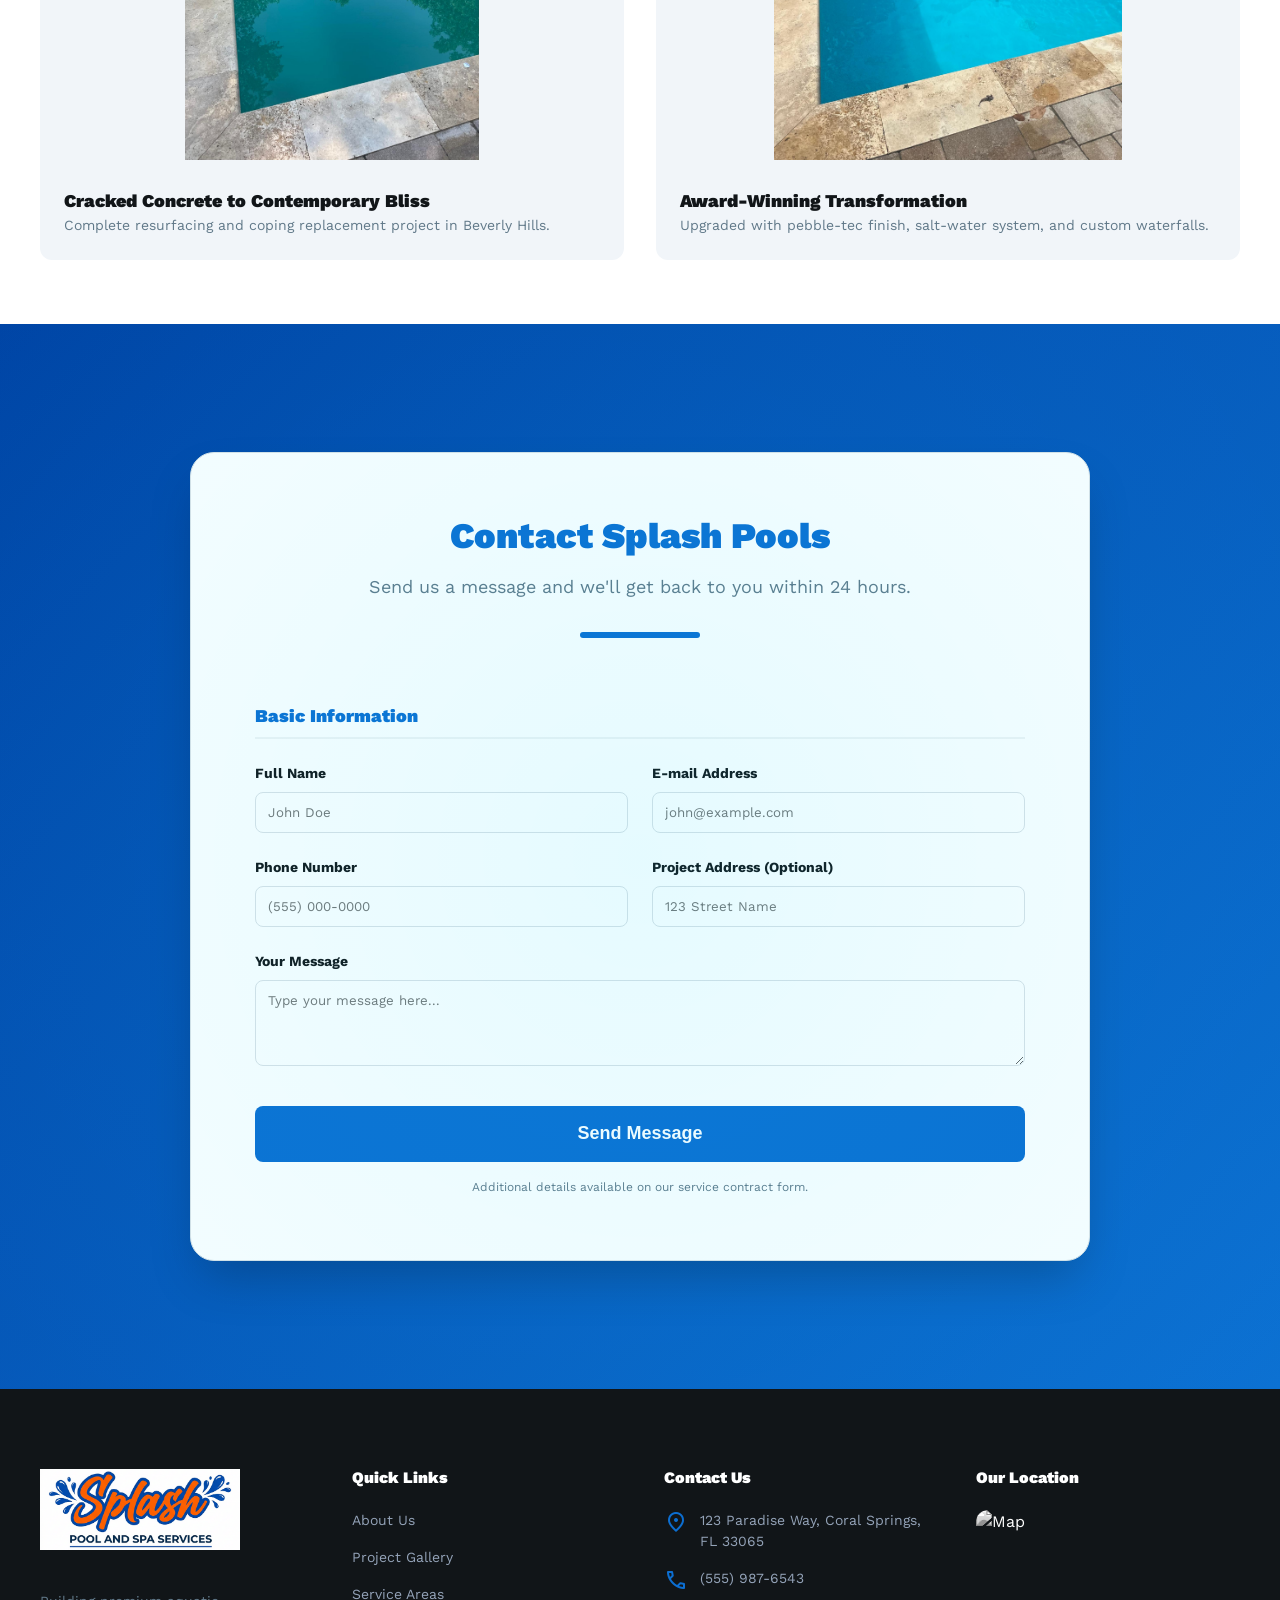
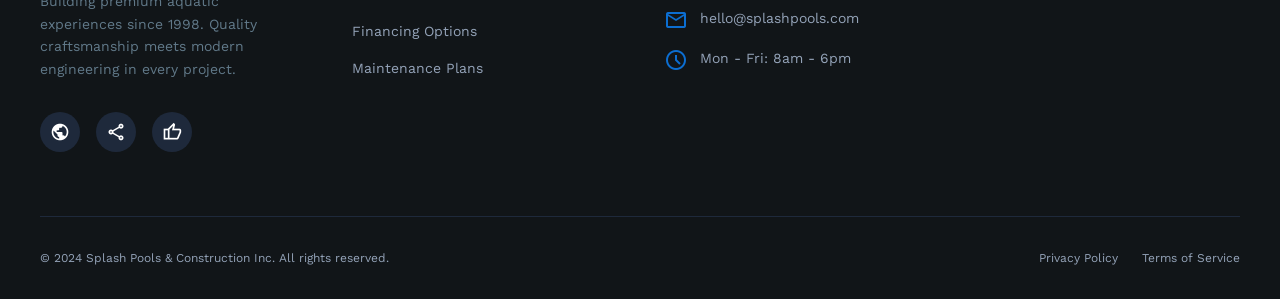
==== commit 3db928d8: "Ajuste en movil index" ====
--- a/index.html
+++ b/index.html
@@ -100,28 +100,24 @@
                             <!-- Slide 1 -->
                             <div class="slide" style="background-image: url('img/slider-img1.jpeg');">
                                 <div class="hero-content centered">
-                                    <h1 class="slider-title">Transform Your Backyard into a Luxury Oasis</h1>
-                                    <p class="slider-desc">Award-winning pool construction and renovations tailored to
-                                        your lifestyle. Experience the ultimate in aquatic elegance.</p>
+                                    <h2 class="slider-title">Transform Your Backyard into a Luxury Oasis</h2>
+                                    <p class="slider-desc">Award-winning pool construction and renovations tailored to your lifestyle. Experience the ultimate in aquatic elegance.</p>
                                     <a href="#contact" class="btn btn-primary">Get Started Today</a>
                                 </div>
                             </div>
                             <!-- Slide 2 -->
                             <div class="slide" style="background-image: url('img/slider-img2.jpeg');">
                                 <div class="hero-content centered">
-                                    <h1 class="slider-title">Excellence in Every Splash</h1>
-                                    <p class="slider-desc">High-quality materials and smart technology for a
-                                        sustainable,
-                                        beautiful pool experience all year round.</p>
+                                    <h2 class="slider-title">Excellence in Every Splash</h2>
+                                    <p class="slider-desc">High-quality materials and smart technology for a sustainable, beautiful pool experience all year round.</p>
                                     <a href="#contact" class="btn btn-primary">Explore Services</a>
                                 </div>
                             </div>
                             <!-- Slide 3 -->
                             <div class="slide" style="background-image: url('img/slider-img3.jpeg');">
                                 <div class="hero-content centered">
-                                    <h1 class="slider-title">Your Dream Pool, Our Expertise</h1>
-                                    <p class="slider-desc">From modern plaster finishes to LED lighting upgrades,
-                                        we bring new life to your existing backyard.</p>
+                                    <h2 class="slider-title">Your Dream Pool, Our Expertise</h2>
+                                    <p class="slider-desc">From modern plaster finishes to LED lighting upgrades, we bring new life to your existing backyard.</p>
                                     <a href="#contact" class="btn btn-primary">Request a Quote</a>
                                 </div>
                             </div>
--- a/css/styles.css
+++ b/css/styles.css
@@ -343,7 +343,7 @@
 
 .hero-content.centered {
     width: 100%;
-    height: 100%;
+    height: auto;
     display: flex;
     border-radius: 25px;
     flex-direction: column;
@@ -795,17 +795,141 @@
 /* ==========================================================================
    RESPONSIVE DESIGN
    ========================================================================== */
+@media (max-width: 1024px) {
+    .hero-slider {
+        height: 600px;
+    }
+
+    .slider-title {
+        font-size: 2.75rem;
+    }
+
+    .hero-content.centered {
+        max-width: 70%;
+    }
+}
+
 @media (max-width: 768px) {
+    .content {
+        width: 95%;
+    }
+
+    .section-padding {
+        padding: 4rem 1rem;
+    }
+
+    /* Hero Index */
+    .hero_index {
+        flex-direction: column;
+    }
+
+    .hero-index-content {
+        padding: 3rem 1.5rem;
+        text-align: center;
+    }
+
+    .title_index {
+        font-size: 2.5rem;
+    }
+
+    .btn-hero {
+        margin: 0 auto;
+    }
+
+    .hero_img {
+        margin-left: 0 !important;
+        /*margin-top: 1rem;*/
+    }
+
+    /* Hero Slider */
     .hero-section {
-        padding: 3rem 1.5rem;
-        min-height: 500px;
-    }
-
-    .form-grid {
-        grid-template-columns: 1fr;
-    }
-
+        padding: 2rem 0;
+    }
+
+    .hero-slider {
+        height: 500px;
+        margin: 0;
+        border-radius: var(--radius-md);
+    }
+
+    .slider-title {
+        font-size: 2.25rem;
+    }
+
+    .slider-desc {
+        font-size: 1rem;
+        margin-bottom: 1.5rem;
+    }
+
+    .hero-content.centered {
+        max-width: 90%;
+        padding: 1.5rem;
+    }
+
+    /* Services & Details Grid */
+    .services,
+    .details-grid,
     .grid-2 {
         grid-template-columns: 1fr;
+        gap: 1.5rem;
+    }
+
+    .details-card {
+        padding: 2rem 1.5rem;
+    }
+
+    .details-card h3 {
+        font-size: 1.25rem;
+        margin-bottom: 1.5rem;
+    }
+
+    /* Contact Form */
+    .contact-section {
+        padding: 4rem 1rem;
+    }
+
+    .form-container {
+        padding: 2rem 1.5rem;
+    }
+
+    .form-grid-v2 {
+        grid-template-columns: 1fr;
+        gap: 1rem;
+    }
+
+    .col-span-2,
+    .col-full {
+        grid-column: span 1;
+    }
+
+    .form-section-header {
+        margin-top: 1rem;
+    }
+}
+
+@media (max-width: 480px) {
+    .title_index {
+        font-size: 1.85rem;
+        line-height: 1.3;
+    }
+
+    .slider-title {
+        font-size: 1.5rem;
+    }
+
+    .section-title {
+        font-size: 1.6rem;
+    }
+
+    .section-title-large {
+        font-size: 1.6rem;
+    }
+
+    .hero-slider {
+        height: 420px;
+    }
+
+    .section-padding {
+        padding: 3rem 1rem;
     }
 }
--- a/css/header.css
+++ b/css/header.css
@@ -65,10 +65,22 @@
 /* Responsive adjustments */
 @media (max-width: 768px) {
     header {
-        padding: 1rem;
+        padding: 0.75rem 1rem;
     }
 
     nav {
+        display: flex;
+        gap: 1rem;
+    }
+
+    /* Hide text links on mobile, keep Call/Action button */
+    nav .nav-link {
         display: none;
     }
+
+    /* Make the button smaller on mobile */
+    nav .btn {
+        padding: 0.5rem 1rem;
+        font-size: 0.75rem;
+    }
 }
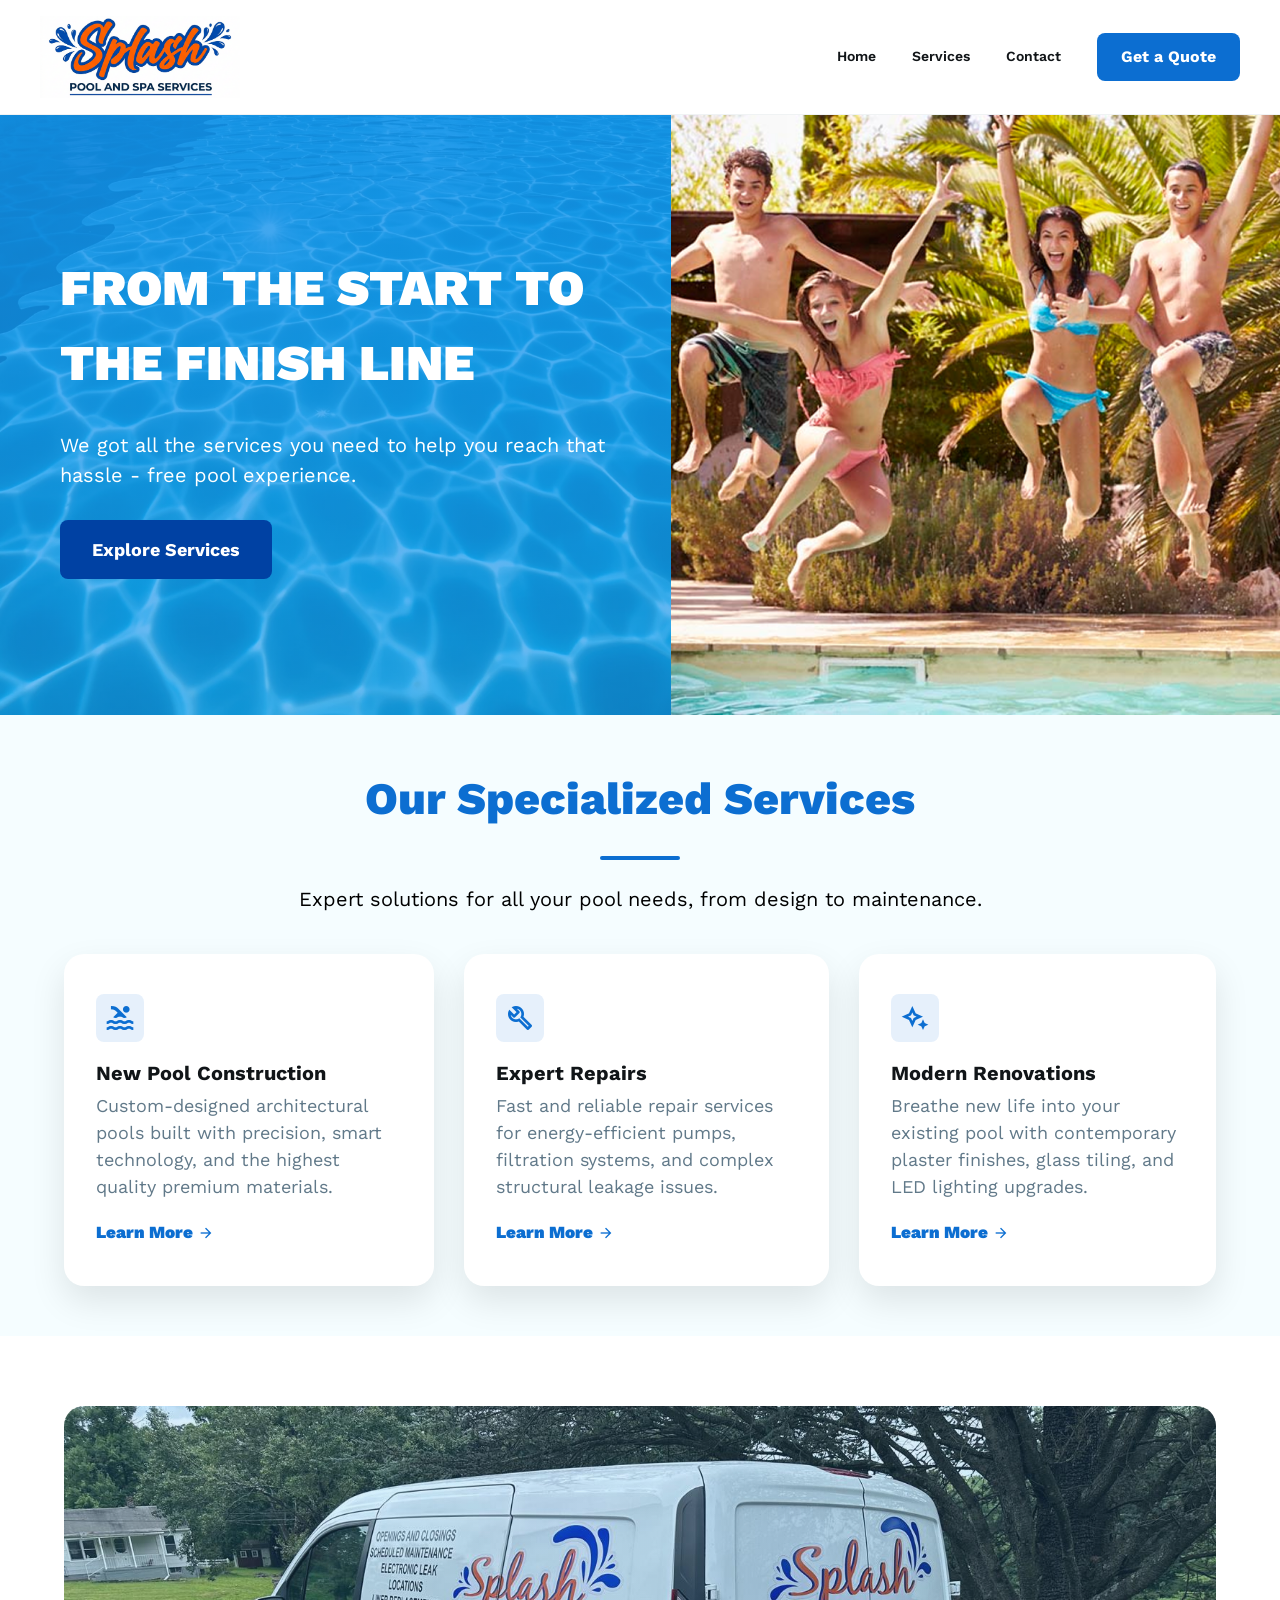
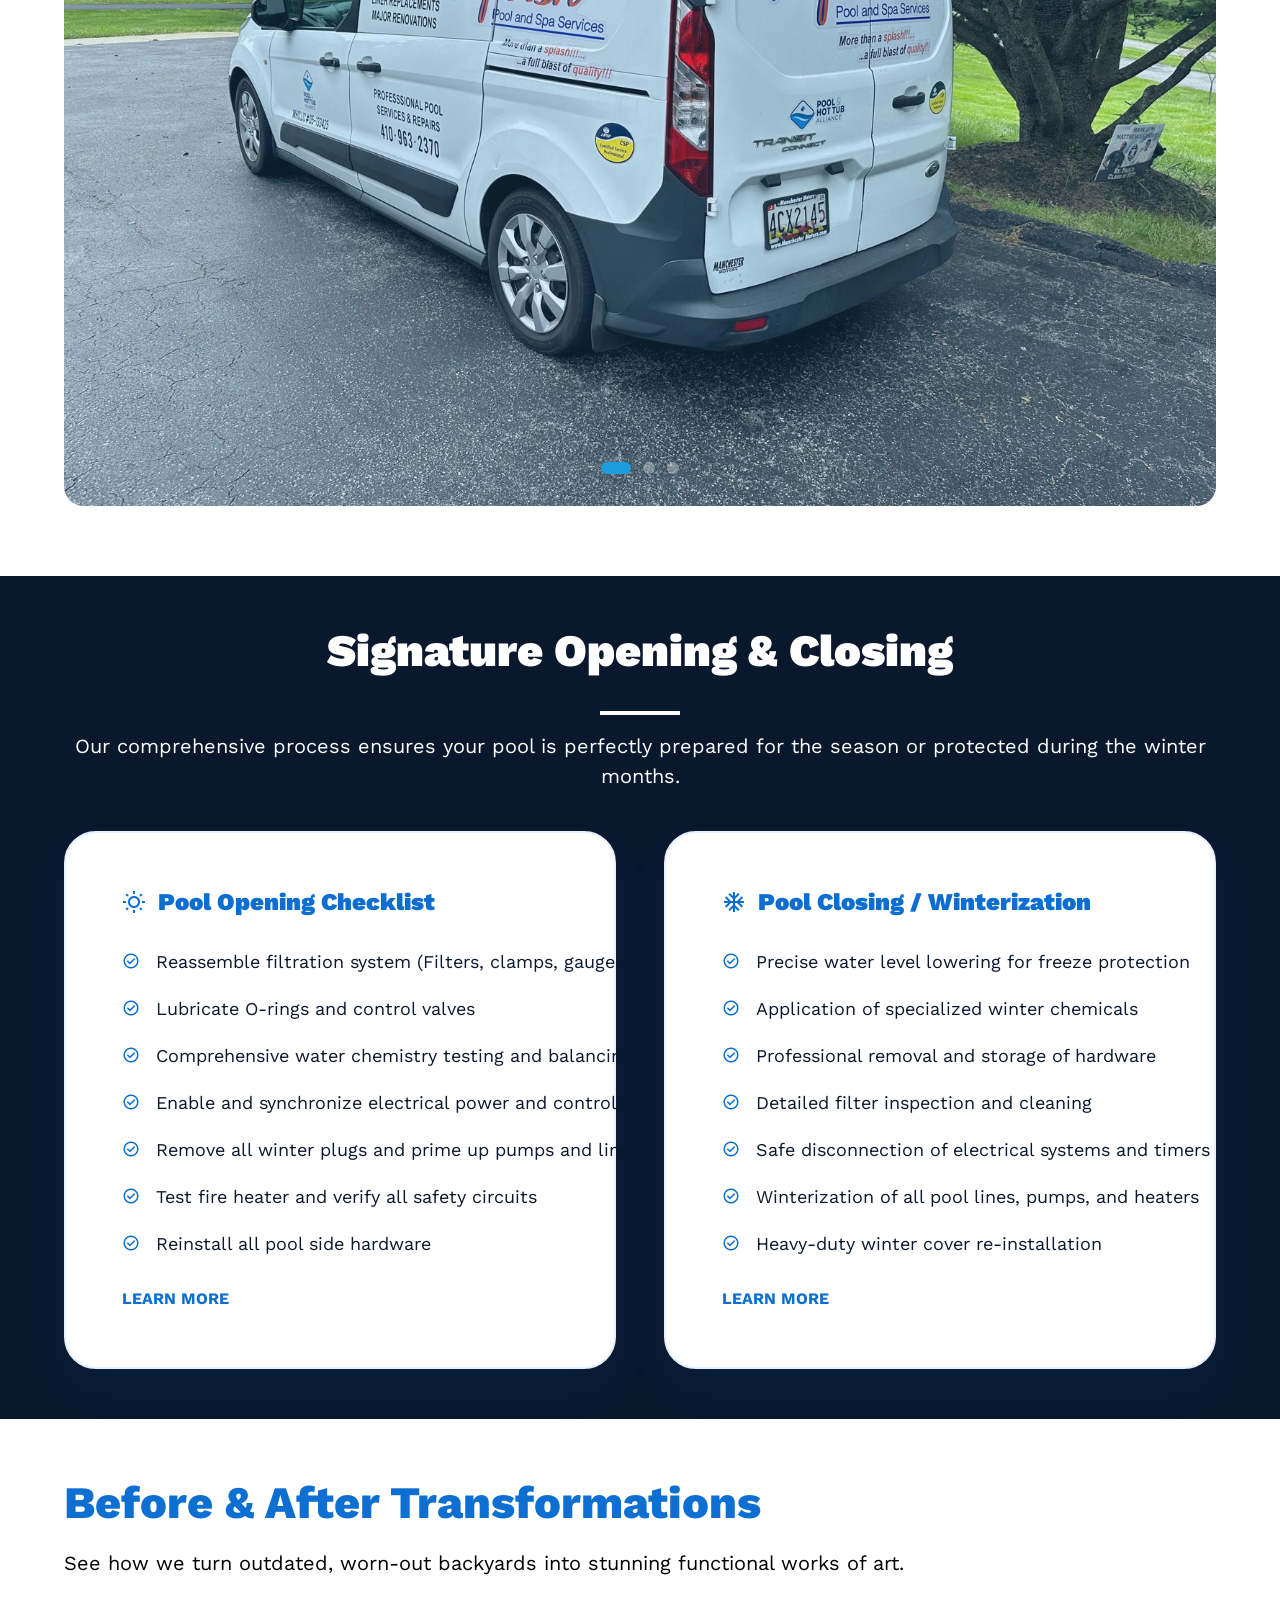
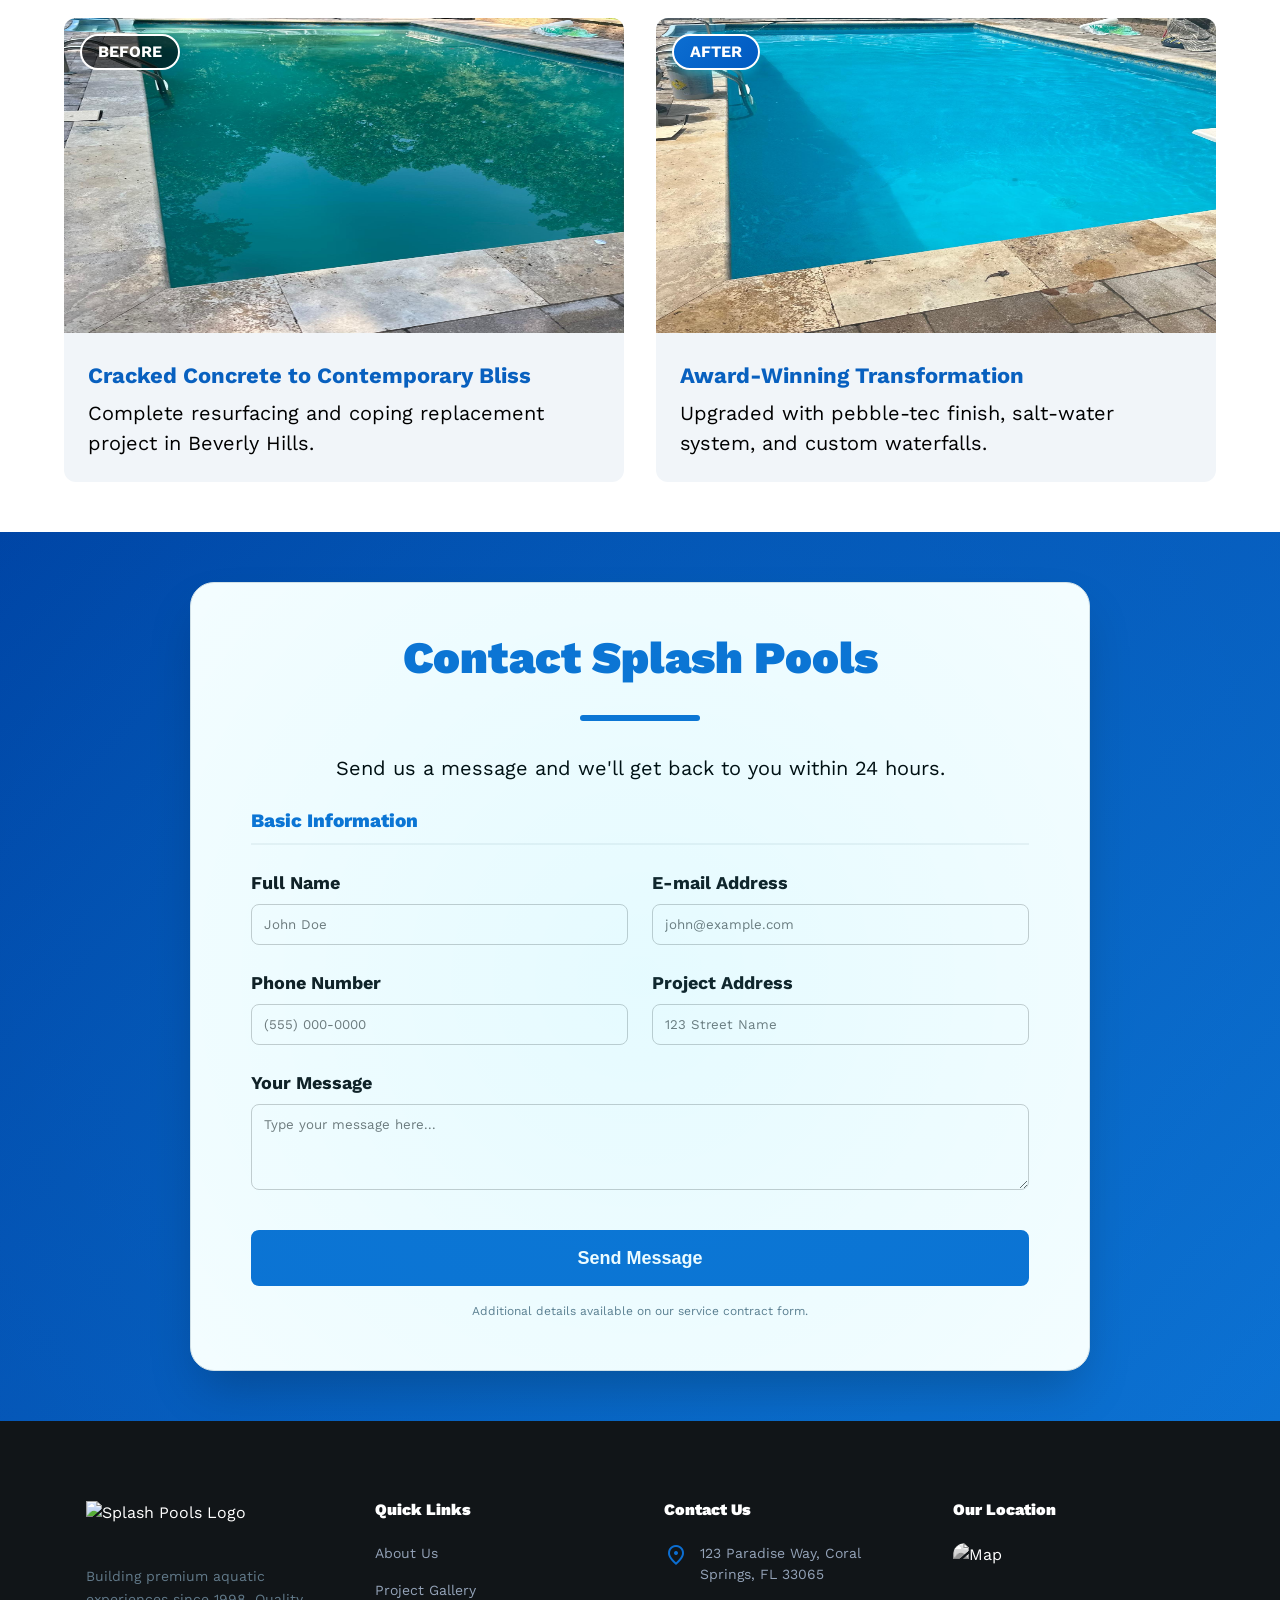
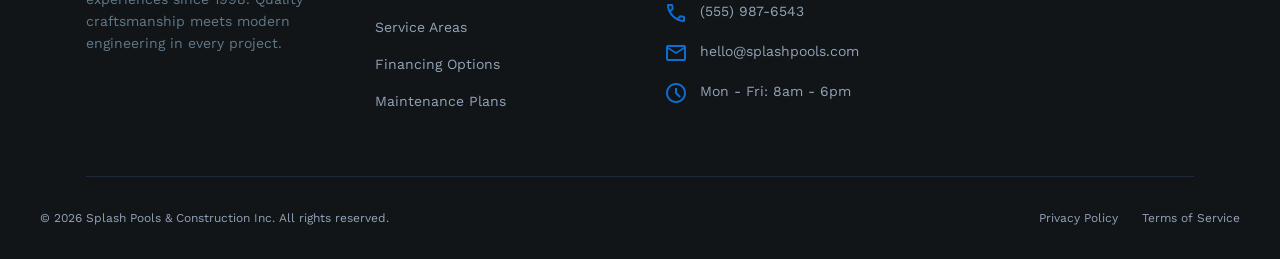
==== commit d902561c: "Ajustes de diseño y colores en index" ====
--- a/index.html
+++ b/index.html
@@ -31,7 +31,7 @@
                     <p class="descript_title">
                         We got all the services you need to help you reach that hassle - free pool experience.
                     </p>
-                    <button class="btn btn-primary btn-hero">Explore Services</button>
+                    <a href="#explore-services" class="btn btn-primary btn-hero">Explore Services</a>
                 </div>
                 <figure class="hero_img">
                     <img src="img/image-hero.png" alt="Splash Pools Hero Image" loading="lazy" class="img-responsive">
@@ -39,9 +39,9 @@
             </section>
 
 
-            <section class="section-padding bg-vibrant-light">
-                <div class="content">
-                    <div class="text-center mb-10">
+            <section class="specialized-services" id="explore-services">
+                <div class="content">
+                    <div class="title-services text-center mb-10">
                         <h2 class="font-black section-title">Our Specialized Services</h2>
                         <div class="title-separator"></div>
                         <p class="text-muted section-subtitle" style="color: var(--text-muted); margin-bottom: 2rem;">
@@ -59,7 +59,7 @@
                                 <p class="text-muted card-text">Custom-designed architectural pools built
                                     with precision, smart technology, and the highest quality premium materials.</p>
                             </div>
-                            <a class="text-primary font-black learn-more-link" href="#">Learn More <span
+                            <a class="text-primary font-black learn-more-link" href="/services">Learn More <span
                                     class="material-symbols-outlined icon-small">arrow_forward</span></a>
                         </div>
 
@@ -73,7 +73,7 @@
                                     energy-efficient pumps, filtration systems, and complex structural leakage issues.
                                 </p>
                             </div>
-                            <a class="text-primary font-black learn-more-link" href="#">Learn More <span
+                            <a class="text-primary font-black learn-more-link" href="/services">Learn More <span
                                     class="material-symbols-outlined icon-small">arrow_forward</span></a>
                         </div>
 
@@ -86,40 +86,43 @@
                                 <p class="text-muted card-text">Breathe new life into your existing pool
                                     with contemporary plaster finishes, glass tiling, and LED lighting upgrades.</p>
                             </div>
-                            <a class="text-primary font-black learn-more-link" href="#">Learn More <span
+                            <a class="text-primary font-black learn-more-link" href="/services">Learn More <span
                                     class="material-symbols-outlined icon-small">arrow_forward</span></a>
                         </div>
                     </div>
                 </div>
             </section>
 
-            <section class="hero-section bg-white" style="padding-top: 0;">
+            <section class="slider-section bg-white">
                 <div class="content">
                     <div class="hero-slider">
                         <div class="slider-container" id="slider">
                             <!-- Slide 1 -->
                             <div class="slide" style="background-image: url('img/slider-img1.jpeg');">
-                                <div class="hero-content centered">
+                                <!--<div class="hero-content centered">
                                     <h2 class="slider-title">Transform Your Backyard into a Luxury Oasis</h2>
-                                    <p class="slider-desc">Award-winning pool construction and renovations tailored to your lifestyle. Experience the ultimate in aquatic elegance.</p>
+                                    <p class="slider-desc">Award-winning pool construction and renovations tailored to
+                                        your lifestyle. Experience the ultimate in aquatic elegance.</p>
                                     <a href="#contact" class="btn btn-primary">Get Started Today</a>
-                                </div>
+                                </div>-->
                             </div>
                             <!-- Slide 2 -->
                             <div class="slide" style="background-image: url('img/slider-img2.jpeg');">
-                                <div class="hero-content centered">
+                                <!--<div class="hero-content centered">
                                     <h2 class="slider-title">Excellence in Every Splash</h2>
-                                    <p class="slider-desc">High-quality materials and smart technology for a sustainable, beautiful pool experience all year round.</p>
+                                    <p class="slider-desc">High-quality materials and smart technology for a
+                                        sustainable, beautiful pool experience all year round.</p>
                                     <a href="#contact" class="btn btn-primary">Explore Services</a>
-                                </div>
+                                </div>-->
                             </div>
                             <!-- Slide 3 -->
                             <div class="slide" style="background-image: url('img/slider-img3.jpeg');">
-                                <div class="hero-content centered">
+                                <!--<div class="hero-content centered">
                                     <h2 class="slider-title">Your Dream Pool, Our Expertise</h2>
-                                    <p class="slider-desc">From modern plaster finishes to LED lighting upgrades, we bring new life to your existing backyard.</p>
+                                    <p class="slider-desc">From modern plaster finishes to LED lighting upgrades, we
+                                        bring new life to your existing backyard.</p>
                                     <a href="#contact" class="btn btn-primary">Request a Quote</a>
-                                </div>
+                                </div>-->
                             </div>
                         </div>
                         <div class="slider-dots">
@@ -139,7 +142,7 @@
             <section class="details-section">
                 <div class="content">
                     <div class="text-center mb-10">
-                        <h2 class="font-black section-title-large">Signature Opening & Closing</h2>
+                        <h2 class="section-title-large ln_white">Signature Opening & Closing</h2>
                         <p class="text-muted section-subtitle">Our comprehensive process ensures
                             your pool is perfectly prepared for the season or protected during the winter months.</p>
                     </div>
@@ -168,6 +171,7 @@
                                 <li><span class="material-symbols-outlined">check_circle</span> Reinstall all pool side
                                     hardware</li>
                             </ul>
+                            <a href="/services" class="btn_learn_more">LEARN MORE</a>
                         </div>
 
                         <!-- Closing Card -->
@@ -193,13 +197,14 @@
                                 <li><span class="material-symbols-outlined">check_circle</span> Heavy-duty winter cover
                                     re-installation</li>
                             </ul>
+                            <a href="/services" class="btn_learn_more">LEARN MORE</a>
                         </div>
                     </div>
                 </div>
             </section>
             <!-- Transformations Section -->
             <section class="transformation-section">
-                <div class="max-w-1200">
+                <div class="content">
                     <div class="mb-10">
                         <h2 class="section-title">Before & After Transformations</h2>
                         <p class="text-muted">See how we turn outdated, worn-out backyards into stunning functional
@@ -207,8 +212,7 @@
                     </div>
                     <div class="grid-2">
                         <div class="trans-card">
-                            <!--<div class="trans-img" style='background-image: url("img/pool-clean-before.jpeg");'>-->
-                            <div class="trans-img">
+                            <div class="trans-img" style="cursor: pointer;" onclick="openImageModal('img/pool-clean-before.jpeg', 'Before')">
                                 <div class="badge badge-before">Before</div>
                                 <img src="img/pool-clean-before.jpeg" alt="" loading="lazy">
                             </div>
@@ -220,8 +224,7 @@
                             </div>
                         </div>
                         <div class="trans-card">
-                            <!--<div class="trans-img" style='background-image: url("img/pool-clean-after.jpeg");'>-->
-                            <div class="trans-img">
+                            <div class="trans-img" style="cursor: pointer;" onclick="openImageModal('img/pool-clean-after.jpeg', 'After')">
                                 <div class="badge badge-after">After</div>
                                 <img src="img/pool-clean-after.jpeg" alt="" loading="lazy">
                             </div>
@@ -235,25 +238,33 @@
                     </div>
                 </div>
             </section>
+
+            <!-- Image Modal -->
+            <div id="imageModal" class="image-modal" onclick="closeImageModal()">
+                <span class="image-modal-close" onclick="closeImageModal()">&times;</span>
+                <img class="image-modal-content" id="img01">
+                <div id="imageModalCaption"></div>
+            </div>
             <!-- Contact Form Section -->
             <!-- Contact Form Section -->
             <section id="contact" class="contact-section">
                 <div class="content">
                     <div class="form-container">
-                        <div class="text-center mb-10">
-                            <h2 class="font-black section-title-large" style="color: var(--primary);">Contact Splash Pools</h2>
-                            <p class="text-muted section-subtitle-large">Send us a message and we'll get back to you within 24 hours.</p>
+                        <div class="text-center">
+                            <h2 class="font-black section-title-large">Contact Splash Pools</h2>
                             <div class="title-separator-large"></div>
+                            <p class="text-muted section-subtitle-large">Send us a message and we'll get back to you
+                                within 24 hours.</p>
                         </div>
 
                         <form action="https://formspree.io/f/xqakpory" method="POST" class="form-grid-v2">
                             <div class="form-section-header col-full">Basic Information</div>
-                            
+
                             <div class="form-group col-span-2">
                                 <label for="name">Full Name</label>
                                 <input type="text" id="name" name="name" required placeholder="John Doe">
                             </div>
-                            
+
                             <div class="form-group col-span-2">
                                 <label for="email">E-mail Address</label>
                                 <input type="email" id="email" name="email" required placeholder="john@example.com">
@@ -261,21 +272,22 @@
 
                             <div class="form-group col-span-2">
                                 <label for="phone">Phone Number</label>
-                                <input type="tel" id="phone" name="phone" placeholder="(555) 000-0000">
+                                <input type="tel" id="phone" name="phone" required placeholder="(555) 000-0000">
                             </div>
 
                             <div class="form-group col-span-2">
-                                <label for="address">Project Address (Optional)</label>
-                                <input type="text" id="address" name="address" placeholder="123 Street Name">
+                                <label for="address">Project Address</label>
+                                <input type="text" id="address" name="address" required placeholder="123 Street Name">
                             </div>
 
                             <div class="form-group col-full">
                                 <label for="message">Your Message</label>
-                                <textarea id="message" name="message" rows="4" required placeholder="Type your message here..."></textarea>
+                                <textarea id="message" name="message" rows="4" required
+                                    placeholder="Type your message here..."></textarea>
                             </div>
 
                             <div class="col-full mt-4">
-                                <button type="submit" class="btn btn-primary btn-submit">
+                                <button type="submit" class="btn-submit">
                                     Send Message
                                 </button>
                             </div>
--- a/css/styles.css
+++ b/css/styles.css
@@ -236,11 +236,6 @@
     background-color: var(--primary-hover);
 }
 
-.btn-submit {
-    width: 100%;
-    height: 3.5rem;
-    font-size: 1.125rem;
-}
 
 /* ==========================================================================
    HERO SECTION (INDEX)
@@ -287,11 +282,28 @@
 }
 
 /* ==========================================================================
+   SPECIALIZED SERVICES
+   ========================================================================== */
+
+.specialized-services {
+    padding: 50px 0;
+    background-color: #f5fdff;
+}
+
+.title-services {
+    color: var(--primary);
+    font-size: 50px;
+    font-weight: 900;
+    line-height: 1.5;
+}
+
+
+/* ==========================================================================
    HERO SLIDER
    ========================================================================== */
 
-.hero-section {
-    background-color: var(--white);
+.slider-section {
+    background: var(--white);
     padding: 50px 0;
 }
 
@@ -332,7 +344,7 @@
     left: 0;
     width: 100%;
     height: 100%;
-    background: linear-gradient(rgba(0, 0, 0, 0.1), rgba(0, 0, 0, 0.7));
+    background: linear-gradient(rgb(66 164 233 / 17%), rgb(66 164 233 / 17%));
 }
 
 .hero-content {
@@ -390,7 +402,7 @@
 }
 
 .dot.active {
-    background: var(--primary);
+    background: #1c9ddf;
     width: 30px;
     border-radius: 6px;
 }
@@ -399,20 +411,45 @@
    TITLES & SEPARATORS
    ========================================================================== */
 .section-title {
-    font-size: 2rem;
+    font-size: 45px;
+    line-height: 1.5;
+    font-weight: 800;
     margin-bottom: 0.75rem;
 }
 
+.ln_white {
+    position: relative;
+    padding: 0 0 40px;
+}
+
+.ln_white::before {
+    content: '';
+    position: absolute;
+    bottom: 0;
+    left: 50%;
+    transform: translateX(-50%);
+    width: 80px;
+    height: 4px;
+    background-color: var(--white);
+}
+
 .section-title-large {
-    font-size: 2.25rem;
+    font-size: 45px;
     margin-bottom: 1rem;
     color: var(--white);
 }
 
+
 .section-subtitle {
-    max-width: 700px;
+    font-size: 20px;
+    font-weight: 400;
+    line-height: 1.5;
     margin: 0 auto;
-    color: var(--white);
+    color: #000 !important;
+}
+
+.details-section .section-subtitle {
+    color: #fff !important;
 }
 
 .section-subtitle-large {
@@ -468,19 +505,48 @@
 }
 
 .card-title {
-    font-size: 1.25rem;
+    font-family: 'work sans', sans-serif;
+    font-size: 20px;
+    font-weight: 700;
     margin-bottom: 0.5rem;
 }
 
 .card-text {
-    font-size: 0.875rem;
+    font-size: 18px;
+    font-weight: 400;
+    line-height: 1.5;
 }
 
 .learn-more-link {
-    font-size: 0.875rem;
-    display: flex;
+    font-size: 17px;
+    display: inline-flex;
     align-items: center;
-    gap: 0.25rem;
+    gap: 5px;
+    transition: 0.3s ease;
+    position: relative;
+    width: max-content;
+}
+
+.learn-more-link::after {
+    content: '';
+    position: absolute;
+    width: 100%;
+    transform: scaleX(0);
+    height: 2px;
+    bottom: -2px;
+    left: 0;
+    background-color: var(--primary);
+    transform-origin: bottom left;
+    transition: transform 0.3s ease-out;
+}
+
+.learn-more-link:hover {
+    gap: 10px;
+    color: var(--primary);
+}
+
+.learn-more-link:hover::after {
+    transform: scaleX(1);
 }
 
 /* ==========================================================================
@@ -544,15 +610,63 @@
 .checklist li {
     display: flex;
     gap: 1rem;
-    font-size: 0.9375rem;
-    color: var(--text-muted);
-    line-height: 1.4;
+    font-size: 18px;
+    line-height: 1.5;
+    color: #0a182e;
+    position: relative;
+    width: max-content;
+    transition: 0.3s ease;
 }
 
 .checklist li .material-symbols-outlined {
     color: var(--primary);
-    font-size: 1.25rem;
+    font-size: 18px;
+    line-height: 1.5;
     flex-shrink: 0;
+}
+
+.checklist li::after {
+    content: '';
+    position: absolute;
+    width: 100%;
+    transform: scaleX(0);
+    height: 2px;
+    bottom: -2px;
+    left: 0;
+    background-color: var(--primary);
+    transform-origin: bottom left;
+    transition: transform 0.3s ease-out;
+}
+
+.checklist li:hover::after {
+    transform: scaleX(1);
+}
+
+.details-card .btn_learn_more {
+    display: inline-block;
+    margin: 30px 0 0;
+    color: var(--primary);
+    font-weight: 700;
+    text-decoration: none;
+    transition: var(--transition);
+    position: relative;
+}
+
+.details-card .btn_learn_more::after {
+    content: '';
+    position: absolute;
+    width: 100%;
+    transform: scaleX(0);
+    height: 2px;
+    bottom: -2px;
+    left: 0;
+    background-color: var(--primary);
+    transform-origin: bottom left;
+    transition: transform 0.3s ease-out;
+}
+
+.details-card .btn_learn_more:hover::after {
+    transform: scaleX(1);
 }
 
 @media (min-width: 768px) {
@@ -565,12 +679,24 @@
    TRANSFORMATIONS (BEFORE/AFTER)
    ========================================================================== */
 .transformation-section {
-    padding: 4rem 1rem;
+    padding: 50px 0;
     background-color: var(--white);
 }
 
 body.dark .transformation-section {
     background-color: var(--slate-900);
+}
+
+.transformation-section .section-title {
+    color: #0d6fd1;
+}
+
+.transformation-section p {
+    color: #000 !important;
+    font-size: 20px;
+    font-weight: 400;
+    line-height: 1.5;
+    margin: 0 auto;
 }
 
 .grid-2 {
@@ -601,7 +727,7 @@
 .trans-img img {
     width: 100%;
     height: 100%;
-    object-fit: contain;
+    object-fit: fill;
 }
 
 .trans-card:hover .trans-img {
@@ -613,8 +739,18 @@
 }
 
 .trans-card-title {
-    font-size: 1.125rem;
-    margin-bottom: 0.25rem;
+    color: #0860bf;
+    font-size: 22px;
+    font-weight: 700;
+    margin-bottom: 10px;
+}
+
+.trans-card-text {
+    color: #000 !important;
+    font-size: 18px;
+    font-weight: 400;
+    line-height: 1.5;
+    margin: 0 auto;
 }
 
 .badge {
@@ -623,7 +759,8 @@
     left: 1rem;
     padding: 0.25rem 1rem;
     border-radius: 9999px;
-    font-size: 0.75rem;
+    border: 2px solid var(--white);
+    font-size: 16px;
     font-weight: 700;
     text-transform: uppercase;
 }
@@ -643,7 +780,7 @@
    CONTACT FORM
    ========================================================================== */
 .contact-section {
-    padding: 8rem 1.5rem;
+    padding: 50px 0;
     background: var(--gradient-deep);
     position: relative;
     overflow: hidden;
@@ -664,10 +801,22 @@
     max-width: 900px;
     margin: 0 auto;
     background-color: var(--white);
-    padding: 4rem;
+    padding: 50px 60px;
     border-radius: var(--radius-lg);
     box-shadow: 0 25px 50px -12px rgba(0, 0, 0, 0.25);
     border: 1px solid var(--border-card);
+}
+
+.contact-section .section-title-large {
+    color: var(--primary);
+}
+
+.contact-section .section-subtitle-large {
+    color: #000 !important;
+    font-size: 20px;
+    font-weight: 400;
+    line-height: 1.5;
+    margin: 0 auto;
 }
 
 body.dark .form-container {
@@ -682,8 +831,8 @@
 }
 
 .form-section-header {
-    font-size: 1.125rem;
-    font-weight: 900;
+    font-size: 19px;
+    font-weight: 800;
     color: var(--primary);
     margin-top: 1.5rem;
     padding-bottom: 0.5rem;
@@ -697,7 +846,7 @@
 }
 
 .form-group label {
-    font-size: 0.875rem;
+    font-size: 18px;
     font-weight: 700;
 }
 
@@ -725,7 +874,7 @@
 input,
 textarea {
     padding: 0.75rem;
-    border: 1px solid var(--border-card);
+    border: 1px solid #ccc;
     border-radius: 0.5rem;
     background: transparent;
     color: inherit;
@@ -738,6 +887,36 @@
     border-color: var(--primary);
     box-shadow: 0 0 0 3px rgba(19, 146, 236, 0.1);
 }
+
+input:invalid:focus,
+textarea:invalid:focus {
+    border-color: #dc3545;
+    box-shadow: 0 0 0 3px rgba(220, 53, 69, 0.1);
+}
+
+.btn-submit {
+    background-color: var(--primary);
+    border: 2px solid var(--primary) !important;
+    color: var(--white);
+    width: 100%;
+    height: 3.5rem;
+    font-size: 1.125rem;
+    display: inline-flex;
+    align-items: center;
+    justify-content: center;
+    padding: 0.75rem 1.5rem;
+    border-radius: 0.5rem;
+    font-weight: 700;
+    cursor: pointer;
+    border: none;
+    transition: 0.3s ease;
+}
+
+.btn-submit:hover {
+    background-color: var(--white);
+    color: var(--primary);
+}
+
 
 .form-footer-text {
     font-size: 0.75rem;
@@ -818,6 +997,18 @@
         padding: 4rem 1rem;
     }
 
+    .section-title {
+        font-size: 38px;
+    }
+
+    .section-title-large {
+        font-size: 38px;
+    }
+
+    .section-subtitle {
+        font-size: 18px;
+    }
+
     /* Hero Index */
     .hero_index {
         flex-direction: column;
@@ -841,8 +1032,21 @@
         /*margin-top: 1rem;*/
     }
 
+    /*Description title*/
+    .card-title {
+        font-size: 18px;
+    }
+
+    .card-text {
+        font-size: 16px;
+    }
+
+    .learn-more-link {
+        font-size: 16px;
+    }
+
     /* Hero Slider */
-    .hero-section {
+    .slider-section {
         padding: 2rem 0;
     }
 
@@ -883,6 +1087,25 @@
         margin-bottom: 1.5rem;
     }
 
+    .checklist li {
+        font-size: 16px;
+        width: auto;
+    }
+
+    .transformation-section .section-title {
+        text-align: center;
+    }
+
+    .transformation-section p {
+        text-align: center;
+        font-size: 18px;
+    }
+
+    .transformation-section .trans-card-title {
+        text-align: center;
+        font-size: 20px;
+    }
+
     /* Contact Form */
     .contact-section {
         padding: 4rem 1rem;
@@ -918,11 +1141,11 @@
     }
 
     .section-title {
-        font-size: 1.6rem;
+        font-size: 28px;
     }
 
     .section-title-large {
-        font-size: 1.6rem;
+        font-size: 28px;
     }
 
     .hero-slider {
@@ -932,4 +1155,98 @@
     .section-padding {
         padding: 3rem 1rem;
     }
+}
+
+/* ==========================================================================
+   SCROLL REVEAL ANIMATIONS
+   ========================================================================== */
+.reveal {
+    position: relative;
+    transform: translateY(150px);
+    opacity: 0;
+    transition: all 1s ease;
+}
+
+.reveal.active {
+    transform: translateY(0);
+    opacity: 1;
+}
+
+/* ==========================================================================
+   IMAGE MODAL
+   ========================================================================== */
+.image-modal {
+    display: none;
+    position: fixed;
+    z-index: 9999;
+    padding-top: 100px;
+    left: 0;
+    top: 0;
+    width: 100%;
+    height: 100%;
+    max-height: 100vh;
+    overflow: auto;
+    background-color: rgba(0, 0, 0, 0.9);
+    backdrop-filter: blur(5px);
+}
+
+.image-modal-content {
+    margin: auto;
+    display: block;
+    width: 80%;
+    max-width: 900px;
+    max-height: 80vh;
+    object-fit: contain;
+    animation-name: zoom;
+    animation-duration: 0.3s;
+    border-radius: 8px;
+}
+
+#imageModalCaption {
+    margin: auto;
+    display: block;
+    width: 80%;
+    max-width: 900px;
+    text-align: center;
+    color: #ccc;
+    padding: 10px 0;
+    height: 50px;
+    font-size: 20px;
+    font-weight: bold;
+    animation-name: zoom;
+    animation-duration: 0.3s;
+}
+
+@keyframes zoom {
+    from {
+        transform: scale(0)
+    }
+
+    to {
+        transform: scale(1)
+    }
+}
+
+.image-modal-close {
+    position: absolute;
+    top: 15px;
+    right: 35px;
+    color: #f1f1f1;
+    font-size: 40px;
+    font-weight: bold;
+    transition: 0.3s;
+    cursor: pointer;
+}
+
+.image-modal-close:hover,
+.image-modal-close:focus {
+    color: var(--primary);
+    text-decoration: none;
+    cursor: pointer;
+}
+
+@media only screen and (max-width: 700px) {
+    .image-modal-content {
+        width: 100%;
+    }
 }
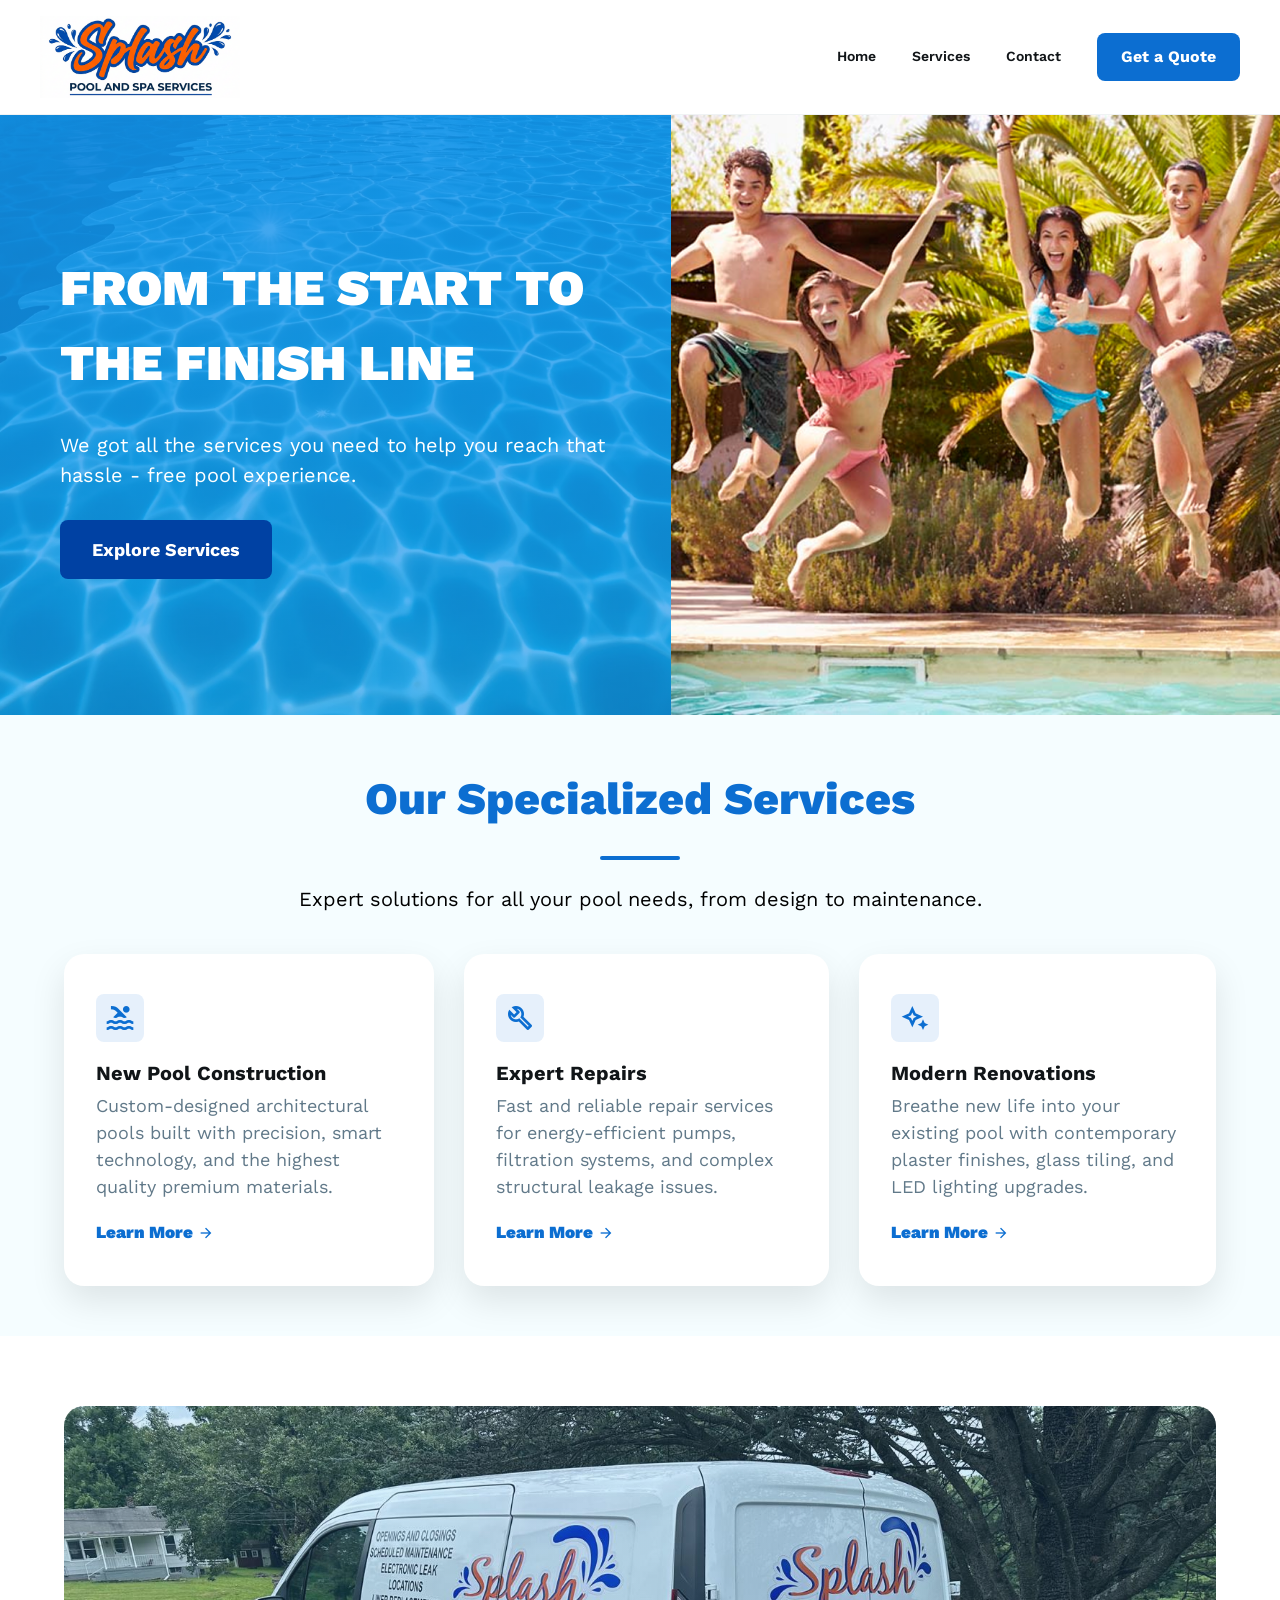
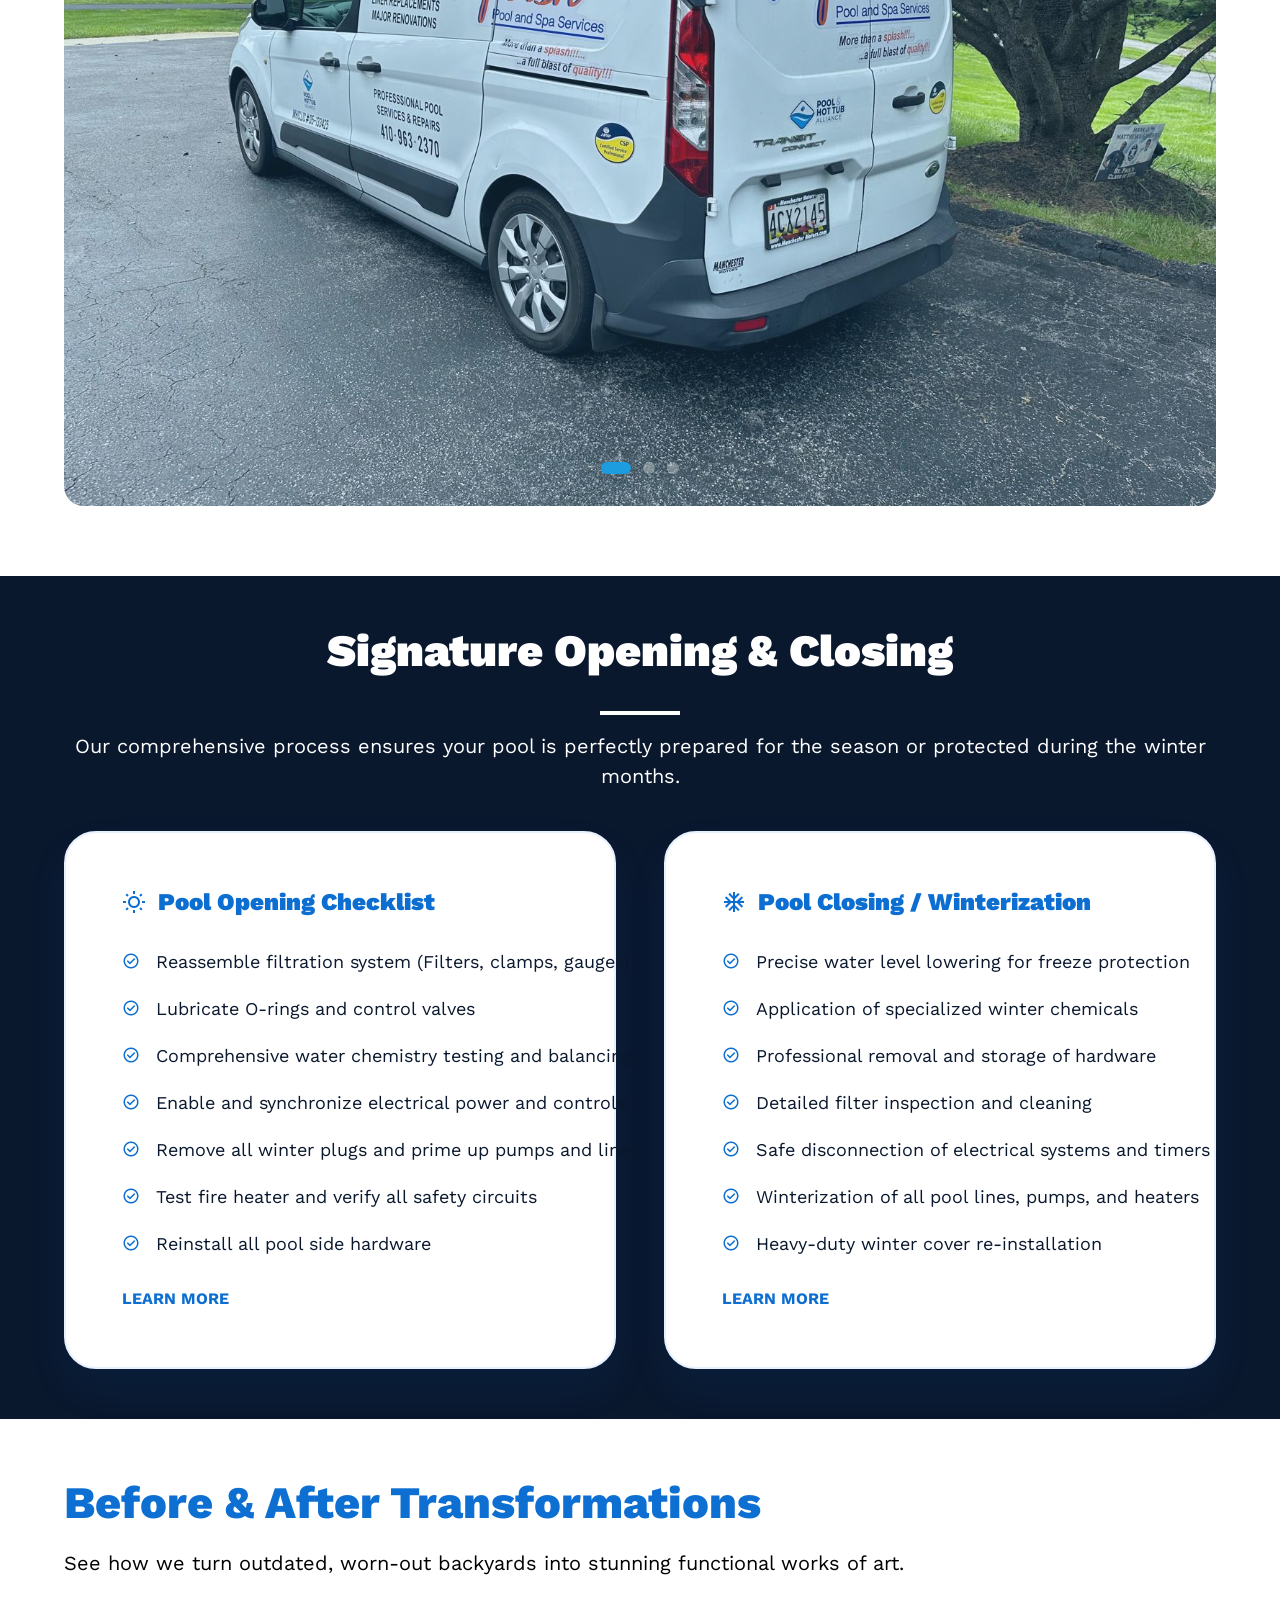
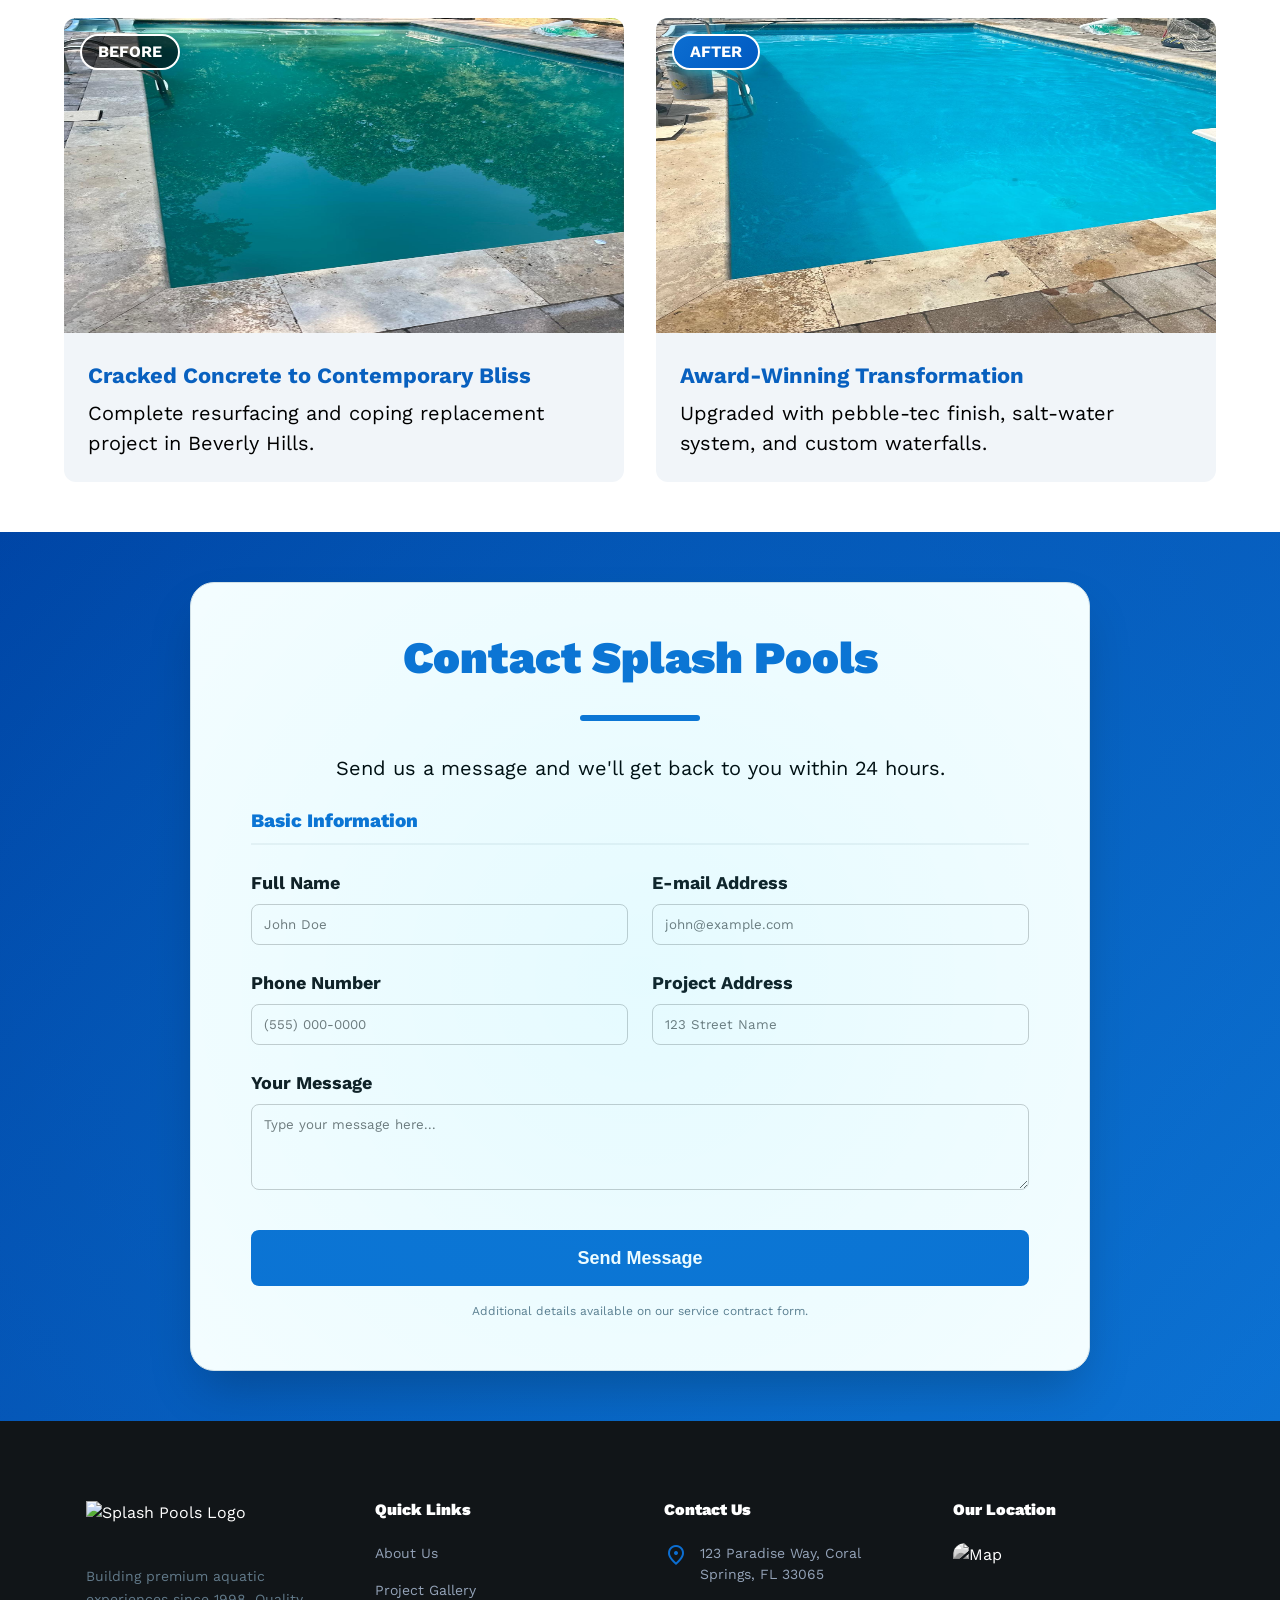
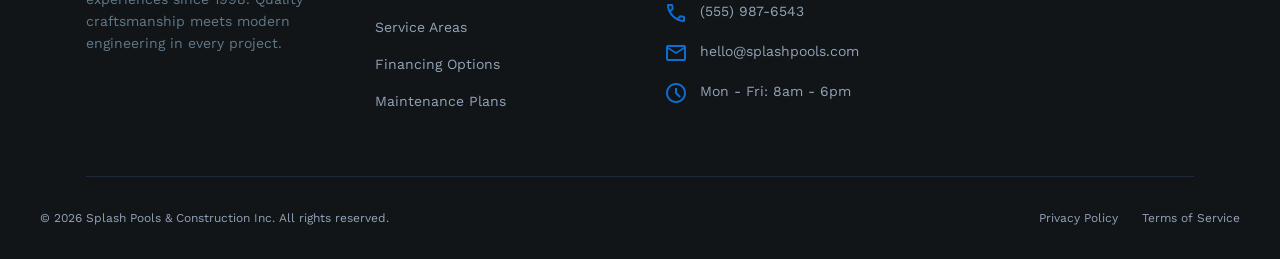
==== commit 8b52a316: "agregancio animacion de scroll sreveal" ====
--- a/index.html
+++ b/index.html
@@ -39,7 +39,7 @@
             </section>
 
 
-            <section class="specialized-services" id="explore-services">
+            <section class="specialized-services reveal" id="explore-services">
                 <div class="content">
                     <div class="title-services text-center mb-10">
                         <h2 class="font-black section-title">Our Specialized Services</h2>
@@ -139,7 +139,7 @@
 
 
             <!-- Signature Opening & Closing Services (PDF Info) -->
-            <section class="details-section">
+            <section class="details-section reveal">
                 <div class="content">
                     <div class="text-center mb-10">
                         <h2 class="section-title-large ln_white">Signature Opening & Closing</h2>
@@ -203,7 +203,7 @@
                 </div>
             </section>
             <!-- Transformations Section -->
-            <section class="transformation-section">
+            <section class="transformation-section reveal">
                 <div class="content">
                     <div class="mb-10">
                         <h2 class="section-title">Before & After Transformations</h2>
@@ -247,7 +247,7 @@
             </div>
             <!-- Contact Form Section -->
             <!-- Contact Form Section -->
-            <section id="contact" class="contact-section">
+            <section id="contact" class="contact-section reveal">
                 <div class="content">
                     <div class="form-container">
                         <div class="text-center">
@@ -343,4 +343,4 @@
     </script>
 </body>
 
-</html>+</html>
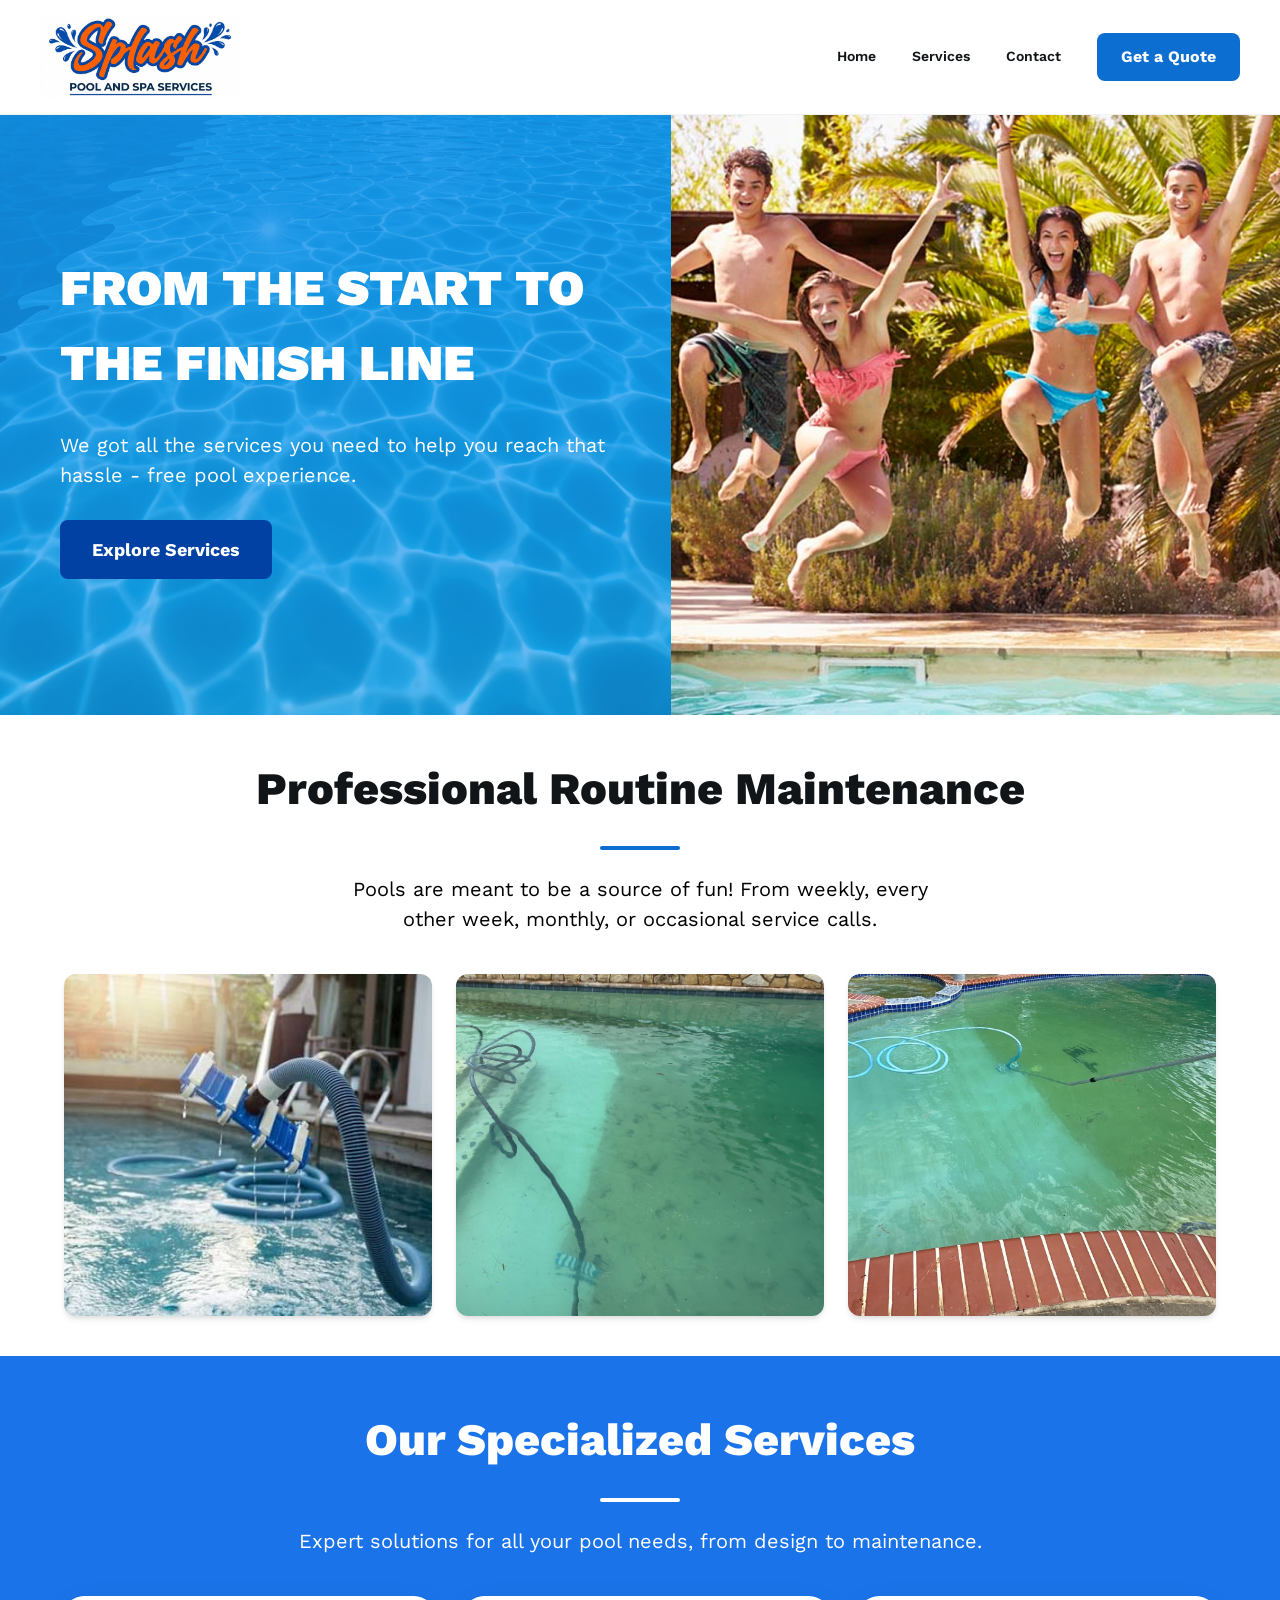
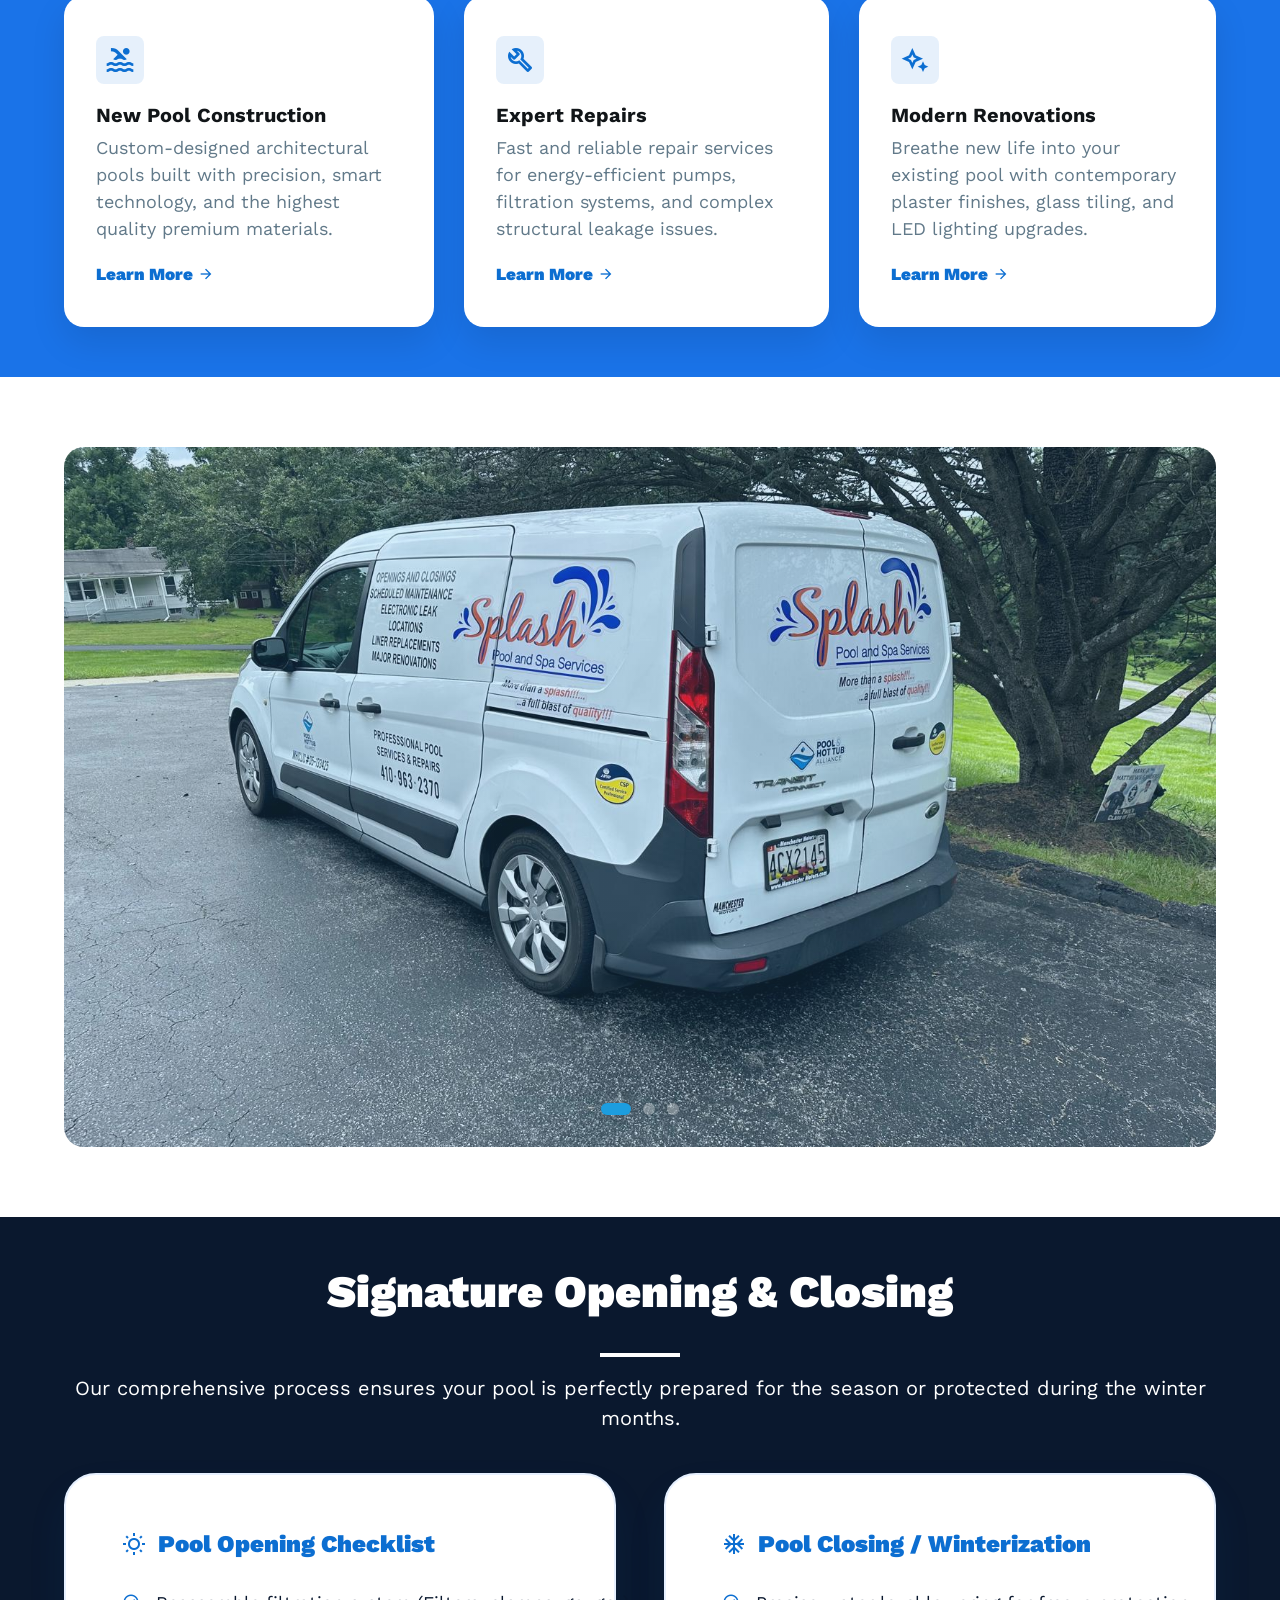
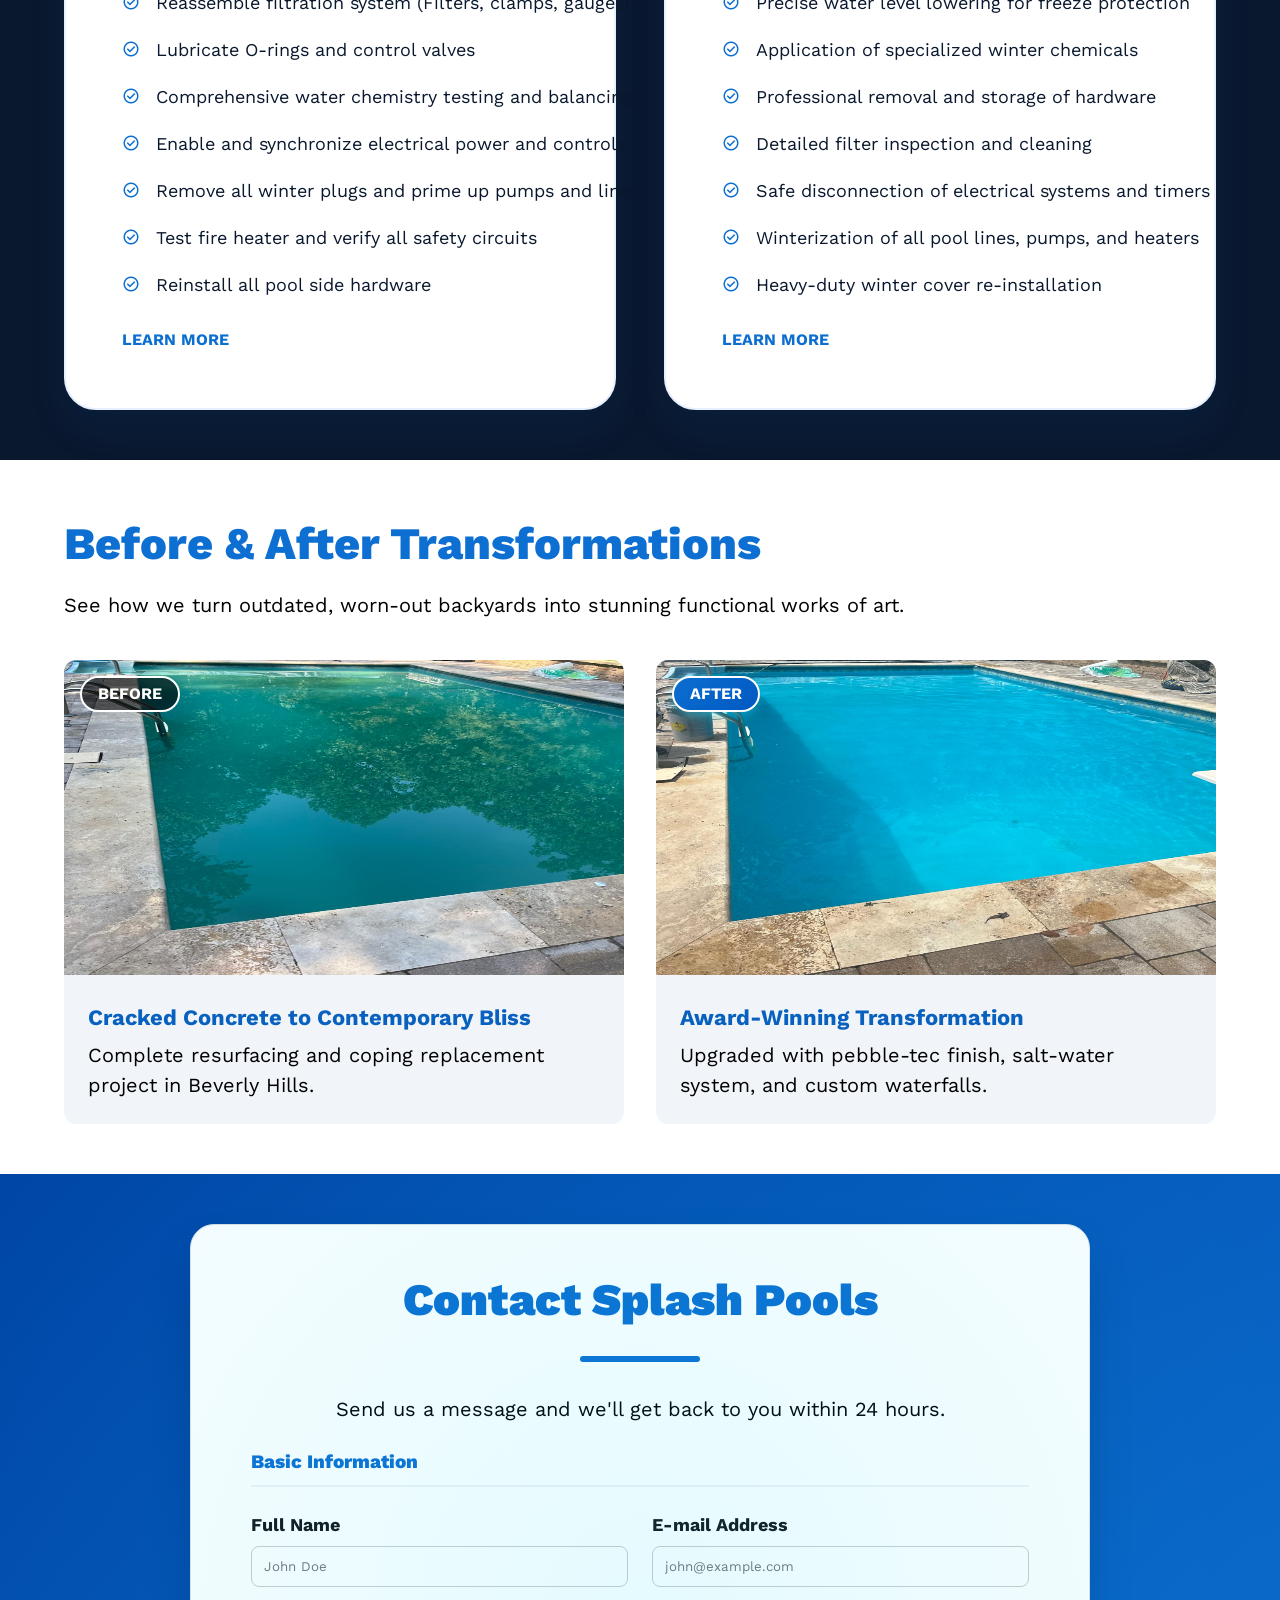
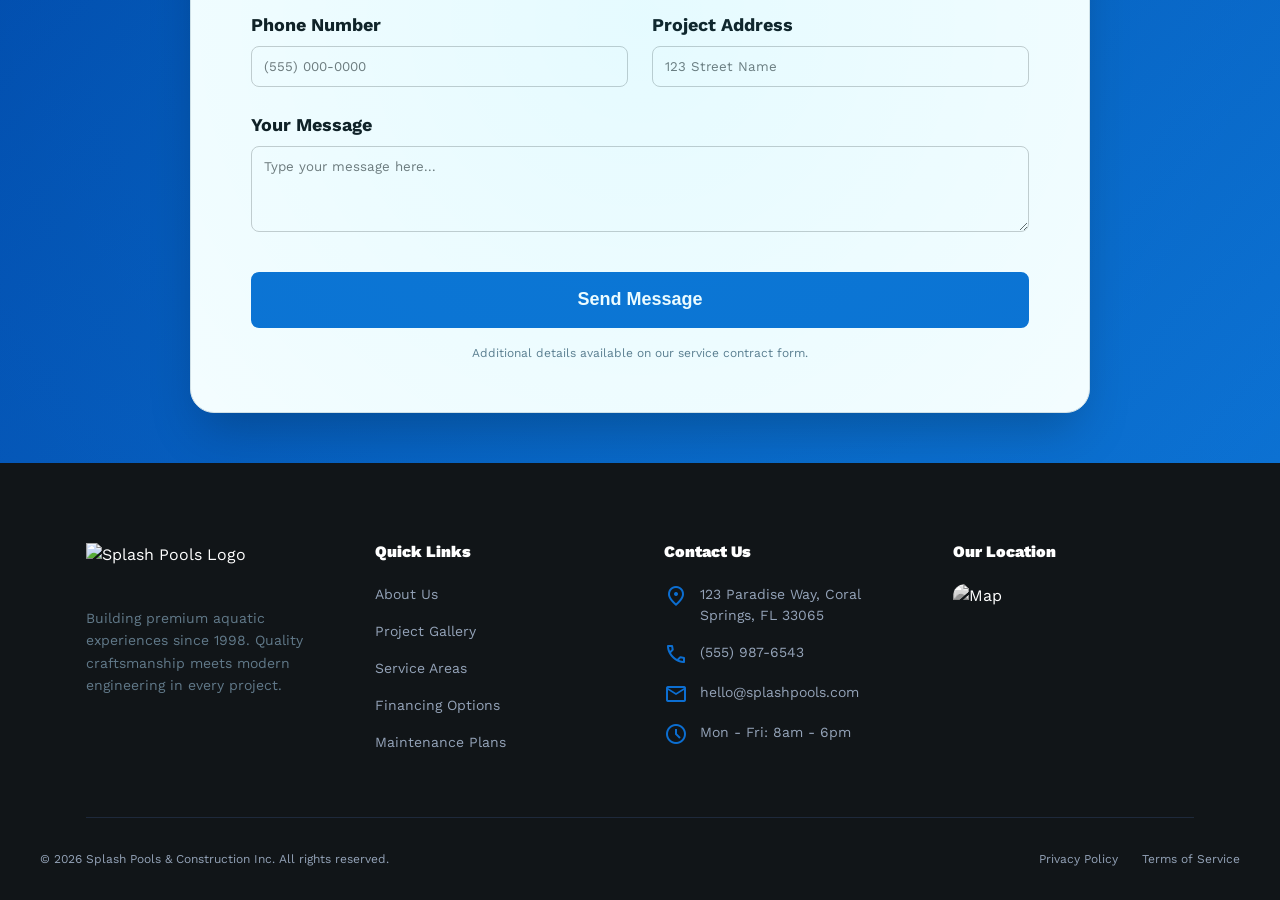
==== commit f88cacc1: "Agregando galeria y enlaces del index a servicios" ====
--- a/index.html
+++ b/index.html
@@ -38,6 +38,27 @@
                 </figure>
             </section>
 
+            <!-- Regular Maintenance Gallery Section -->
+            <section class="gallery-section reveal bg-white">
+                <div class="content">
+                    <div class="text-center mb-10">
+                        <h2 class="font-black section-title">Professional Routine Maintenance</h2>
+                        <div class="title-separator"></div>
+                        <p class="text-muted section-subtitle">Pools are meant to be a source of fun! From weekly, every other week, monthly, or occasional service calls.</p>
+                    </div>
+                    <div class="maintenance-gallery">
+                        <div class="gallery-item">
+                            <img src="img/pool-clean.jpeg" alt="Routine Maintenance 1" class="img-responsive">
+                        </div>
+                        <div class="gallery-item">
+                            <img src="img/pool-clean2.jpeg" alt="Routine Maintenance 2" class="img-responsive">
+                        </div>
+                        <div class="gallery-item">
+                            <img src="img/pool-clean3.jpeg" alt="Routine Maintenance 3" class="img-responsive">
+                        </div>
+                    </div>
+                </div>
+            </section>
 
             <section class="specialized-services reveal" id="explore-services">
                 <div class="content">
@@ -171,7 +192,7 @@
                                 <li><span class="material-symbols-outlined">check_circle</span> Reinstall all pool side
                                     hardware</li>
                             </ul>
-                            <a href="/services" class="btn_learn_more">LEARN MORE</a>
+                            <a href="/services#pool-opening" class="btn_learn_more">LEARN MORE</a>
                         </div>
 
                         <!-- Closing Card -->
@@ -197,11 +218,14 @@
                                 <li><span class="material-symbols-outlined">check_circle</span> Heavy-duty winter cover
                                     re-installation</li>
                             </ul>
-                            <a href="/services" class="btn_learn_more">LEARN MORE</a>
-                        </div>
-                    </div>
-                </div>
-            </section>
+                            <a href="/services#pool-closing" class="btn_learn_more">LEARN MORE</a>
+                        </div>
+                    </div>
+                </div>
+            </section>
+
+            
+            
             <!-- Transformations Section -->
             <section class="transformation-section reveal">
                 <div class="content">
--- a/css/styles.css
+++ b/css/styles.css
@@ -287,11 +287,19 @@
 
 .specialized-services {
     padding: 50px 0;
-    background-color: #f5fdff;
+    background-color: #1a73e8;
+}
+
+.specialized-services .section-subtitle {
+    color: var(--white) !important;
+}
+
+.specialized-services .title-separator {
+    background-color: var(--white);
 }
 
 .title-services {
-    color: var(--primary);
+    color: var(--white);
     font-size: 50px;
     font-weight: 900;
     line-height: 1.5;
@@ -1249,4 +1257,40 @@
     .image-modal-content {
         width: 100%;
     }
+}
+
+/* ==========================================================================
+   MAINTENANCE GALLERY (INDEX)
+   ========================================================================== */
+.gallery-section {
+    padding: 40px 0;
+}
+
+.gallery-section .section-subtitle {
+    max-width: 600px;
+    margin: 0 auto;
+}
+
+.maintenance-gallery {
+    display: grid;
+    grid-template-columns: repeat(auto-fit, minmax(280px, 1fr));
+    gap: 1.5rem;
+    margin-top: 2rem;
+}
+
+.maintenance-gallery .gallery-item {
+    overflow: hidden;
+    border-radius: 12px;
+    box-shadow: 0 4px 6px -1px rgba(0, 0, 0, 0.1), 0 2px 4px -1px rgba(0, 0, 0, 0.06);
+}
+
+.maintenance-gallery .gallery-item img {
+    width: 100%;
+    height: 100%;
+    object-fit: cover;
+    transition: transform 0.3s ease;
+}
+
+.maintenance-gallery .gallery-item:hover img {
+    transform: scale(1.05);
 }
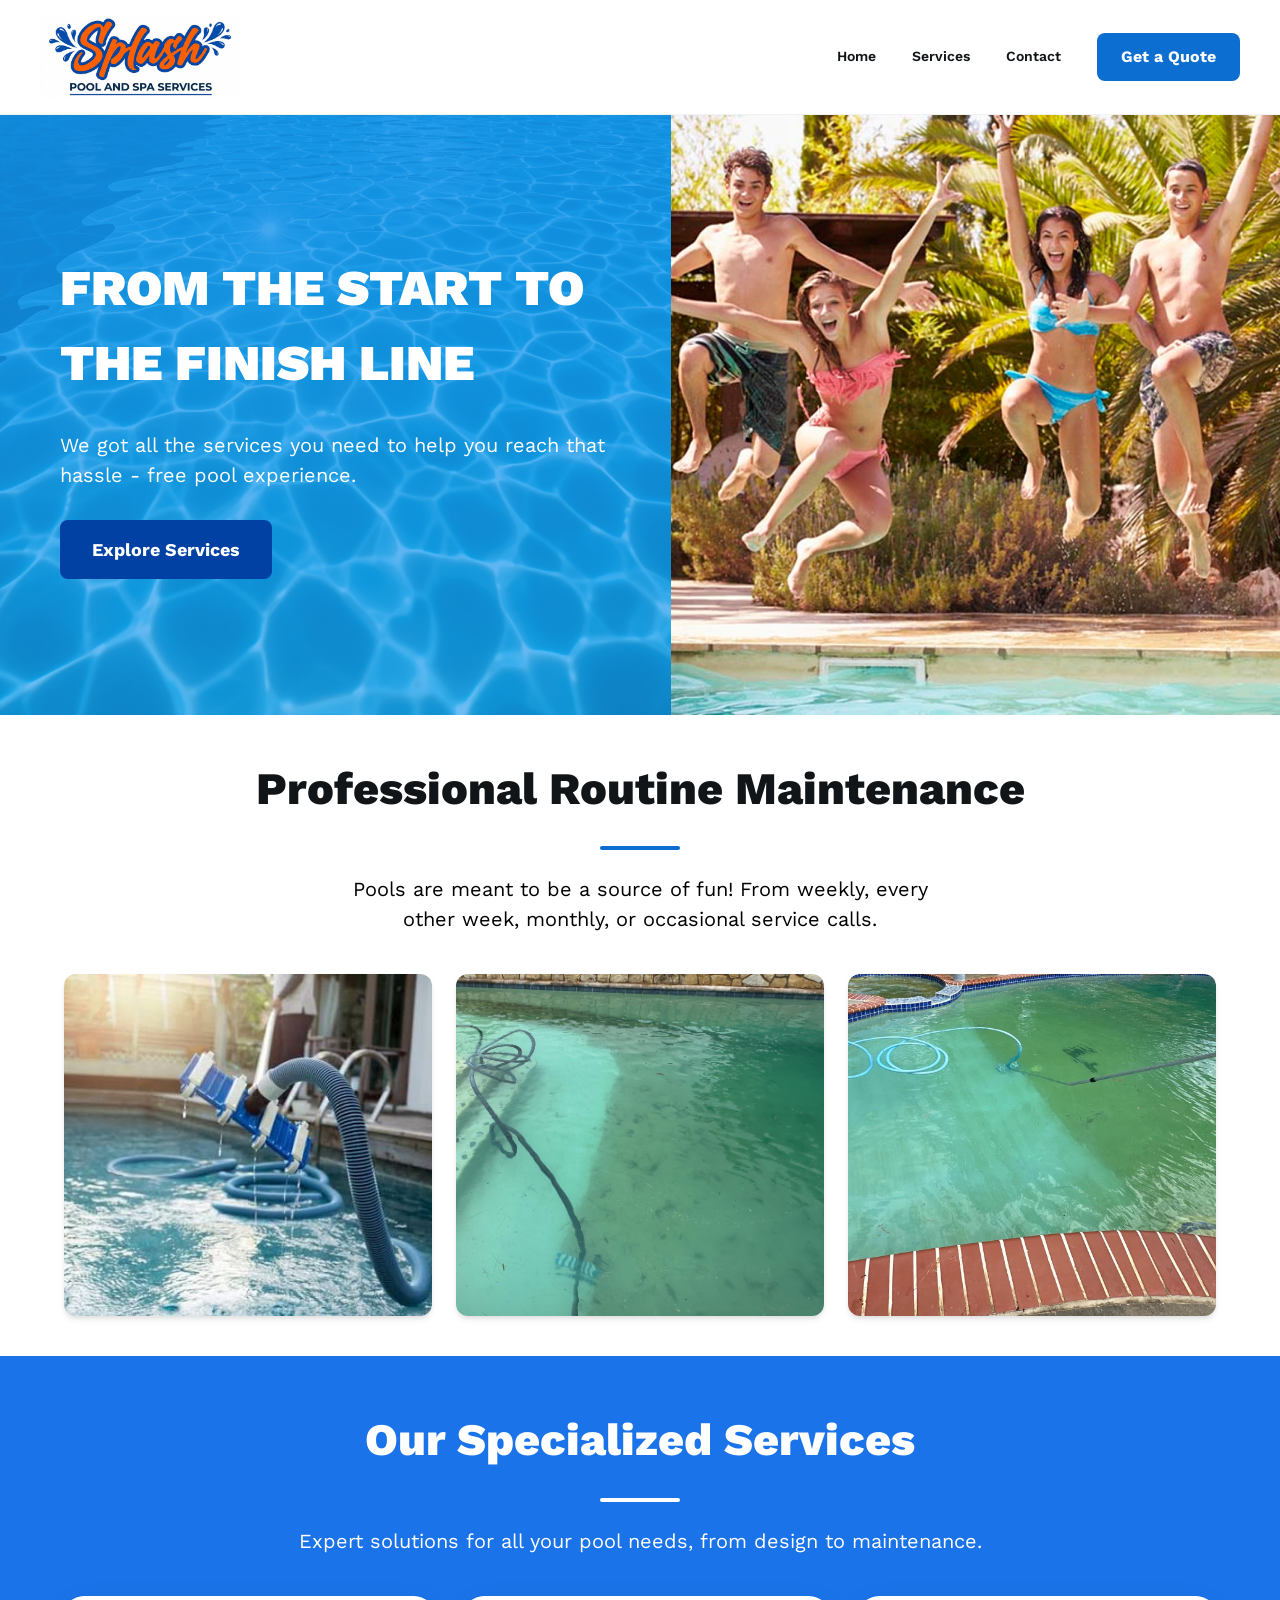
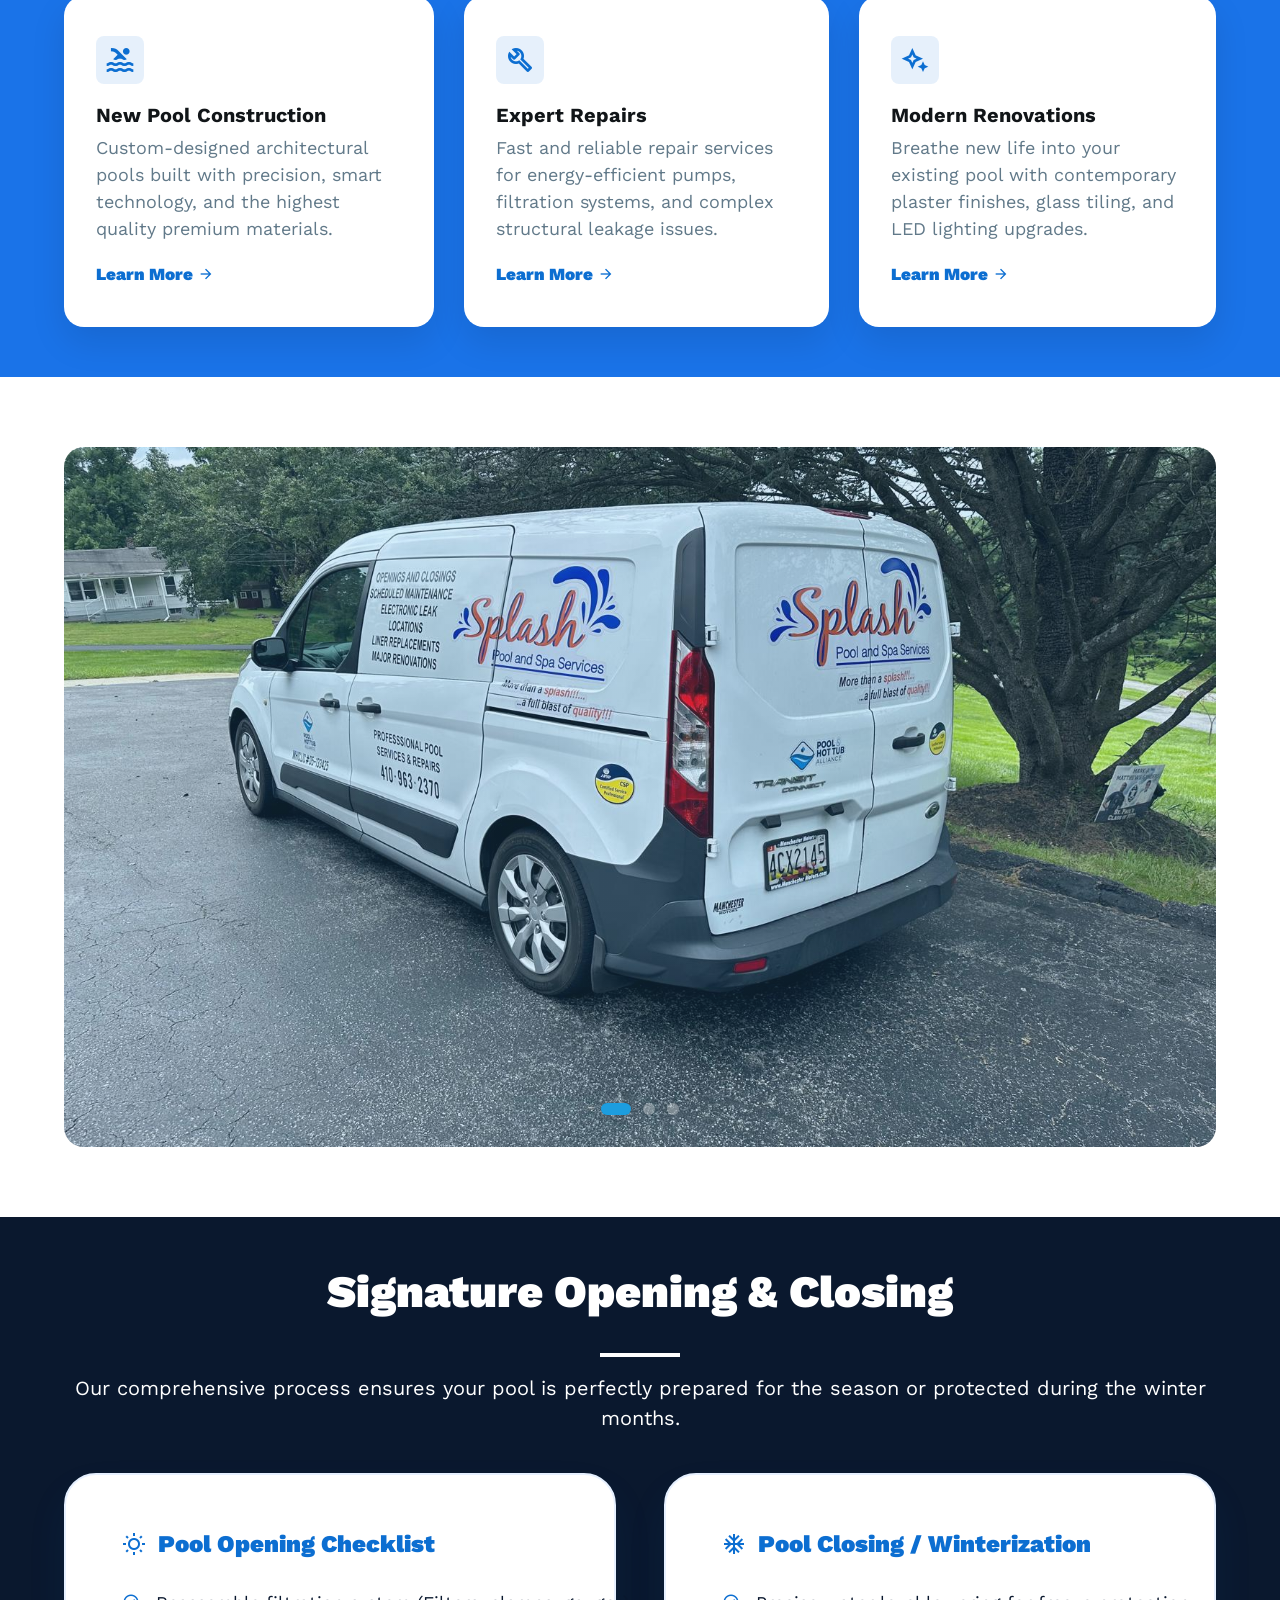
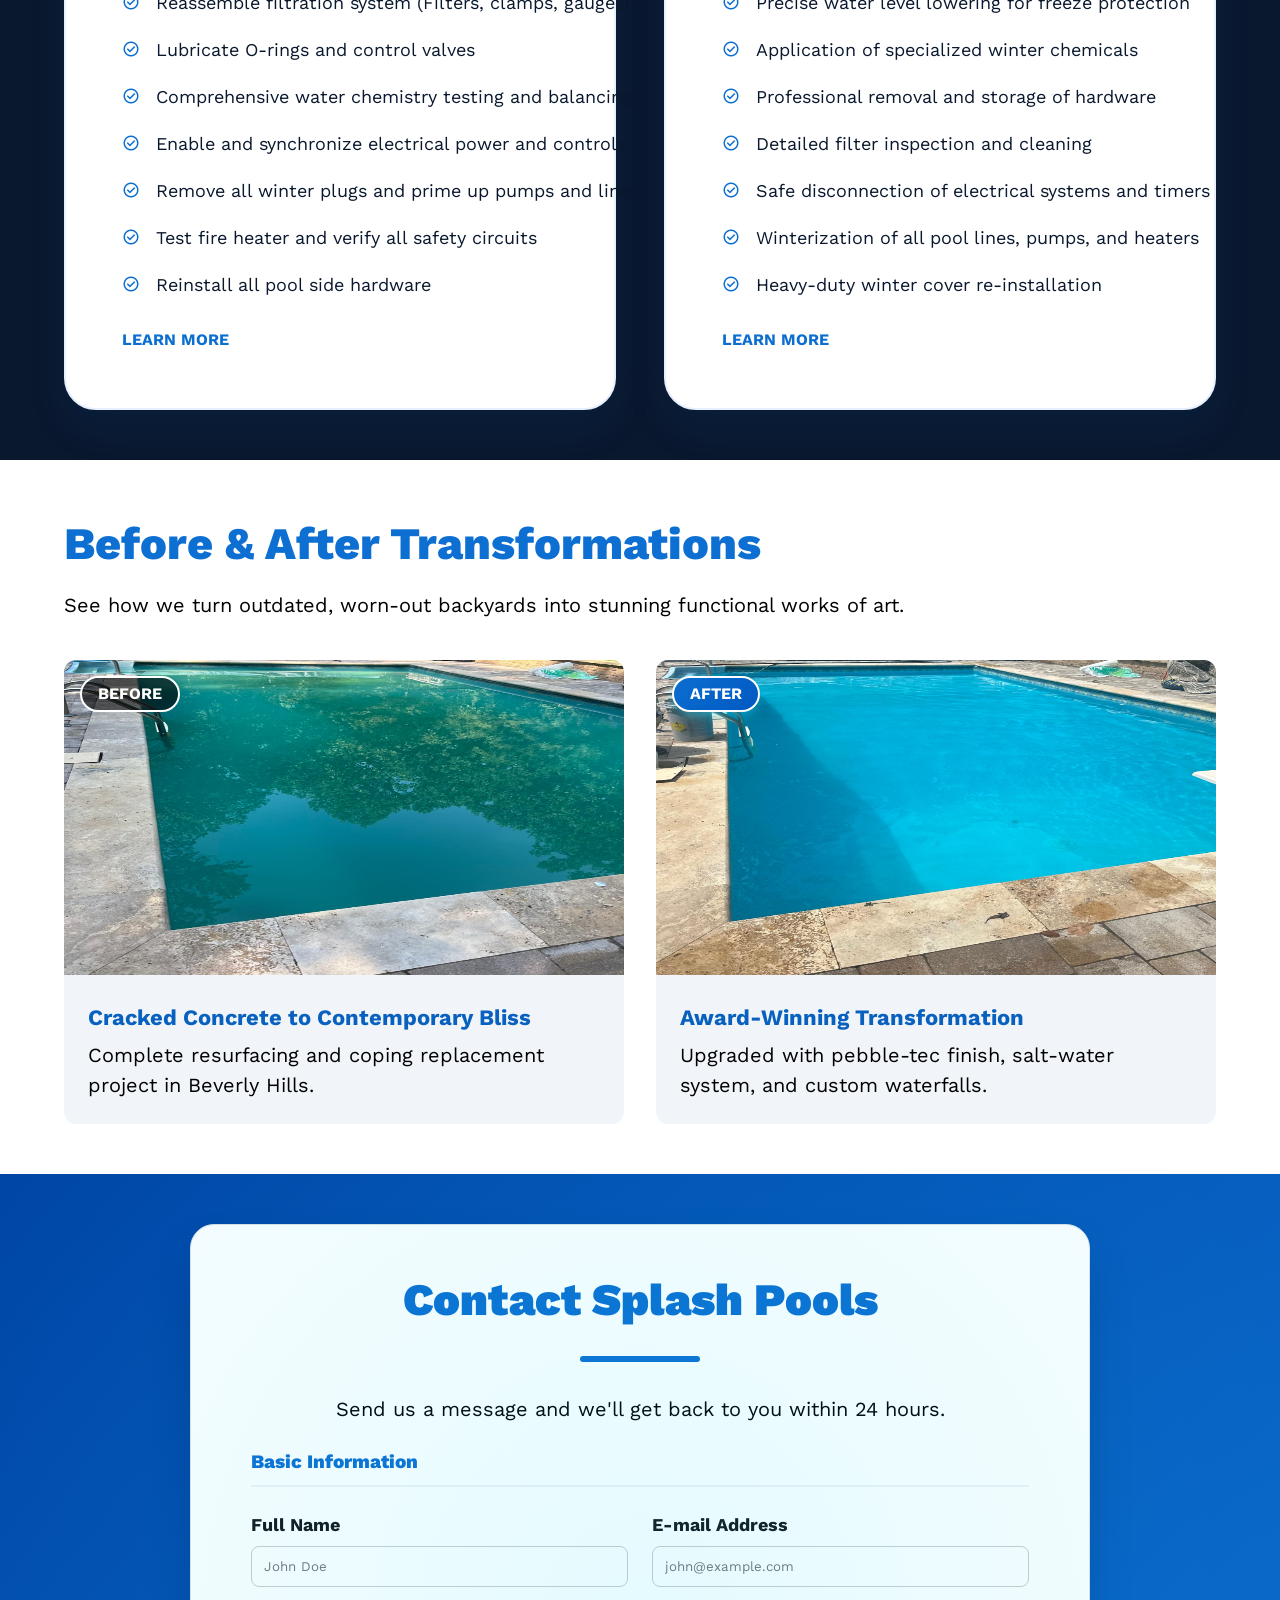
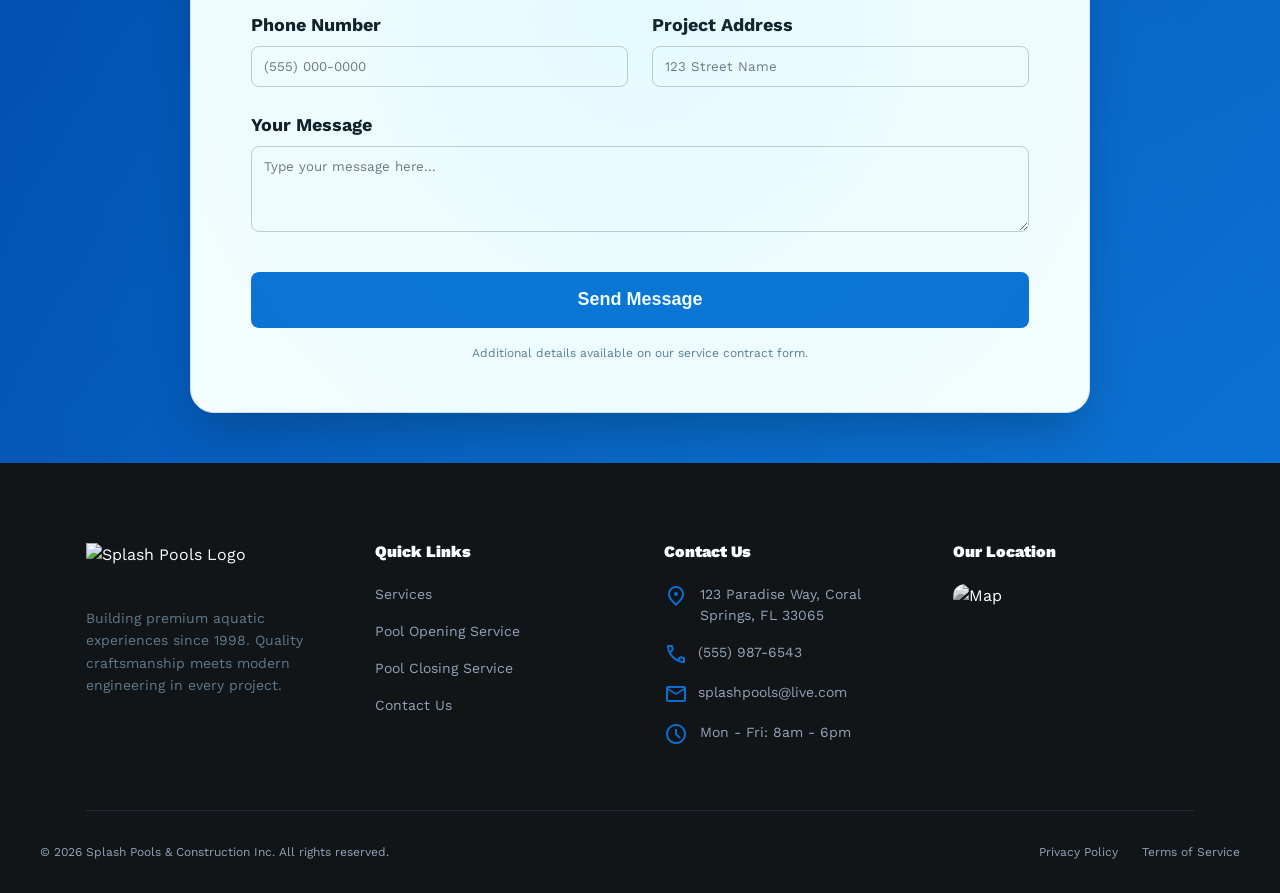
==== commit 954b60df: "Agregando ID de formularios" ====
--- a/index.html
+++ b/index.html
@@ -281,7 +281,7 @@
                                 within 24 hours.</p>
                         </div>
 
-                        <form action="https://formspree.io/f/xqakpory" method="POST" class="form-grid-v2">
+                        <form action="https://formspree.io/f/xyknanva" method="POST" class="form-grid-v2">
                             <div class="form-section-header col-full">Basic Information</div>
 
                             <div class="form-group col-span-2">
--- a/css/header.css
+++ b/css/header.css
@@ -62,25 +62,98 @@
     color: var(--primary);
 }
 
+.hamburger-btn {
+    display: none;
+    background: none;
+    border: none;
+    color: var(--primary);
+    cursor: pointer;
+    font-size: 2.25rem;
+    padding: 0;
+}
+
+.hamburger-btn .material-symbols-outlined {
+    font-size: 2.25rem;
+}
+
 /* Responsive adjustments */
 @media (max-width: 768px) {
     header {
         padding: 0.75rem 1rem;
     }
 
-    nav {
-        display: flex;
-        gap: 1rem;
+    .hamburger-btn {
+        display: block;
     }
 
-    /* Hide text links on mobile, keep Call/Action button */
-    nav .nav-link {
-        display: none;
+    nav.main-nav {
+        display: flex;
+        flex-direction: column;
+        position: absolute;
+        top: 100%;
+        left: 0;
+        width: 100%;
+        background-color: var(--white);
+        box-shadow: 0 10px 15px -3px rgba(0, 0, 0, 0.1);
+        padding: 0 1.5rem;
+        gap: 1.5rem; /* Better spacing for mobile */
+        max-height: 0;
+        overflow: hidden;
+        opacity: 0;
+        visibility: hidden;
+        transform: translateY(-10px) scale(0.98);
+        transform-origin: top center;
+        transition: max-height 0.5s cubic-bezier(0.4, 0, 0.2, 1), 
+                    opacity 0.4s cubic-bezier(0.4, 0, 0.2, 1), 
+                    transform 0.4s cubic-bezier(0.4, 0, 0.2, 1), 
+                    padding 0.4s cubic-bezier(0.4, 0, 0.2, 1), 
+                    border-top-color 0.4s cubic-bezier(0.4, 0, 0.2, 1);
+        border-top: 1px solid transparent;
     }
 
-    /* Make the button smaller on mobile */
-    nav .btn {
-        padding: 0.5rem 1rem;
-        font-size: 0.75rem;
+    nav.main-nav.active {
+        max-height: 500px;
+        opacity: 1;
+        visibility: visible;
+        transform: translateY(0) scale(1);
+        padding: 2rem 1.5rem;
+        border-top-color: var(--border-light);
+    }
+
+    nav.main-nav .btn {
+        display: none !important;
+    }
+
+    nav.main-nav .nav-link {
+        display: block;
+        font-size: 1.25rem;
+        font-weight: 700;
+        padding: 0.5rem 0;
+        border-bottom: 1px solid var(--border-light);
+        opacity: 0;
+        transform: translateY(10px);
+        transition: opacity 0.4s ease, transform 0.4s ease;
+    }
+    
+    nav.main-nav.active .nav-link {
+        opacity: 1;
+        transform: translateY(0);
+    }
+
+    /* Staggered entry animations */
+    nav.main-nav.active .nav-link:nth-child(1) { transition-delay: 0.1s; }
+    nav.main-nav.active .nav-link:nth-child(2) { transition-delay: 0.15s; }
+    nav.main-nav.active .nav-link:nth-child(3) { transition-delay: 0.2s; }
+    nav.main-nav.active .nav-link:nth-child(4) { transition-delay: 0.25s; }
+    
+    nav.main-nav .nav-link:last-of-type {
+        border-bottom: none;
+    }
+    
+    /* V2 theme support */
+    .v2-theme nav.main-nav {
+        background: var(--v2-glass);
+        backdrop-filter: blur(10px);
+        -webkit-backdrop-filter: blur(10px);
     }
 }
--- a/css/footer.css
+++ b/css/footer.css
@@ -89,6 +89,12 @@
     font-size: 0.75rem;
 }
 
+.footer-link-phone,
+.footer-link-email {
+    display: flex;
+    gap: 10px;
+}
+
 /* Responsive adjustments */
 @media (max-width: 1024px) {
     .footer-grid-v2 {
@@ -102,4 +108,9 @@
     .footer-grid-v2 {
         grid-template-columns: 1fr;
     }
+
+    .policy-links {
+        flex-direction: column;
+        gap: 1rem;
+    }
 }
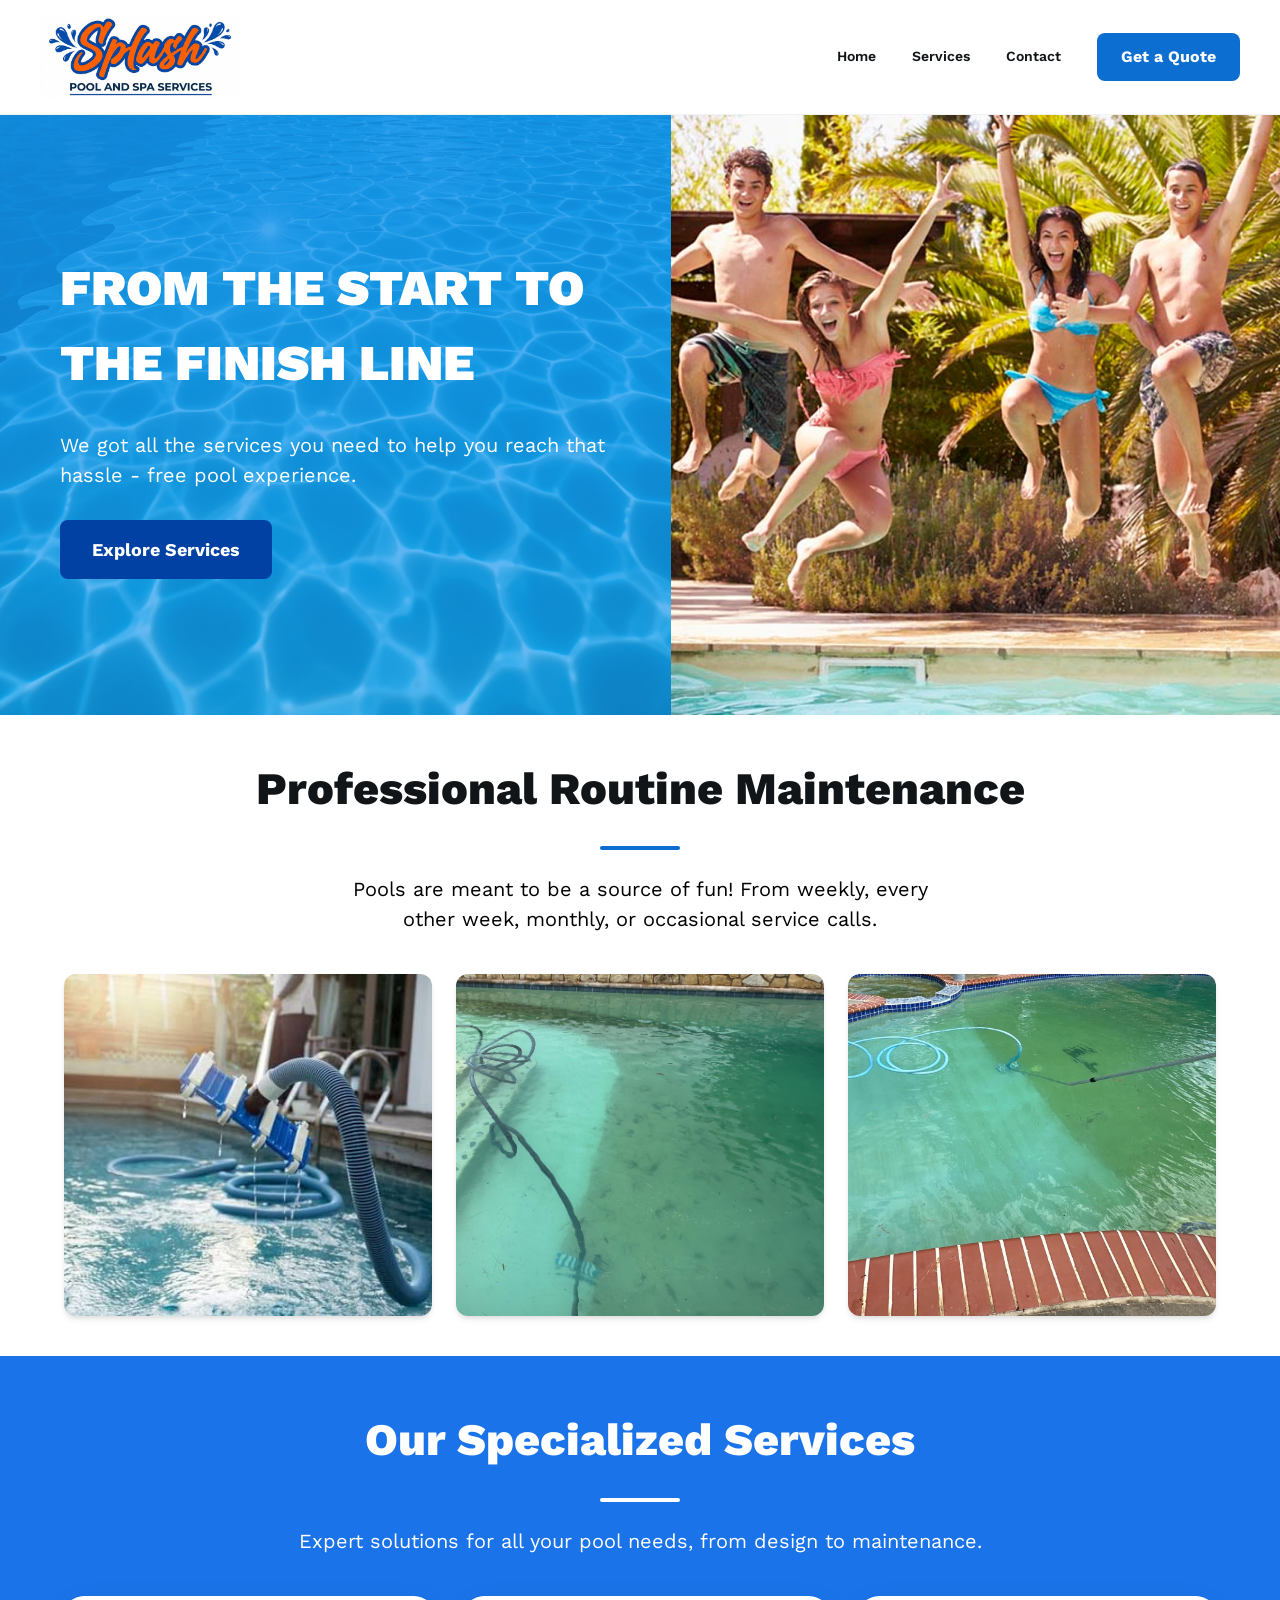
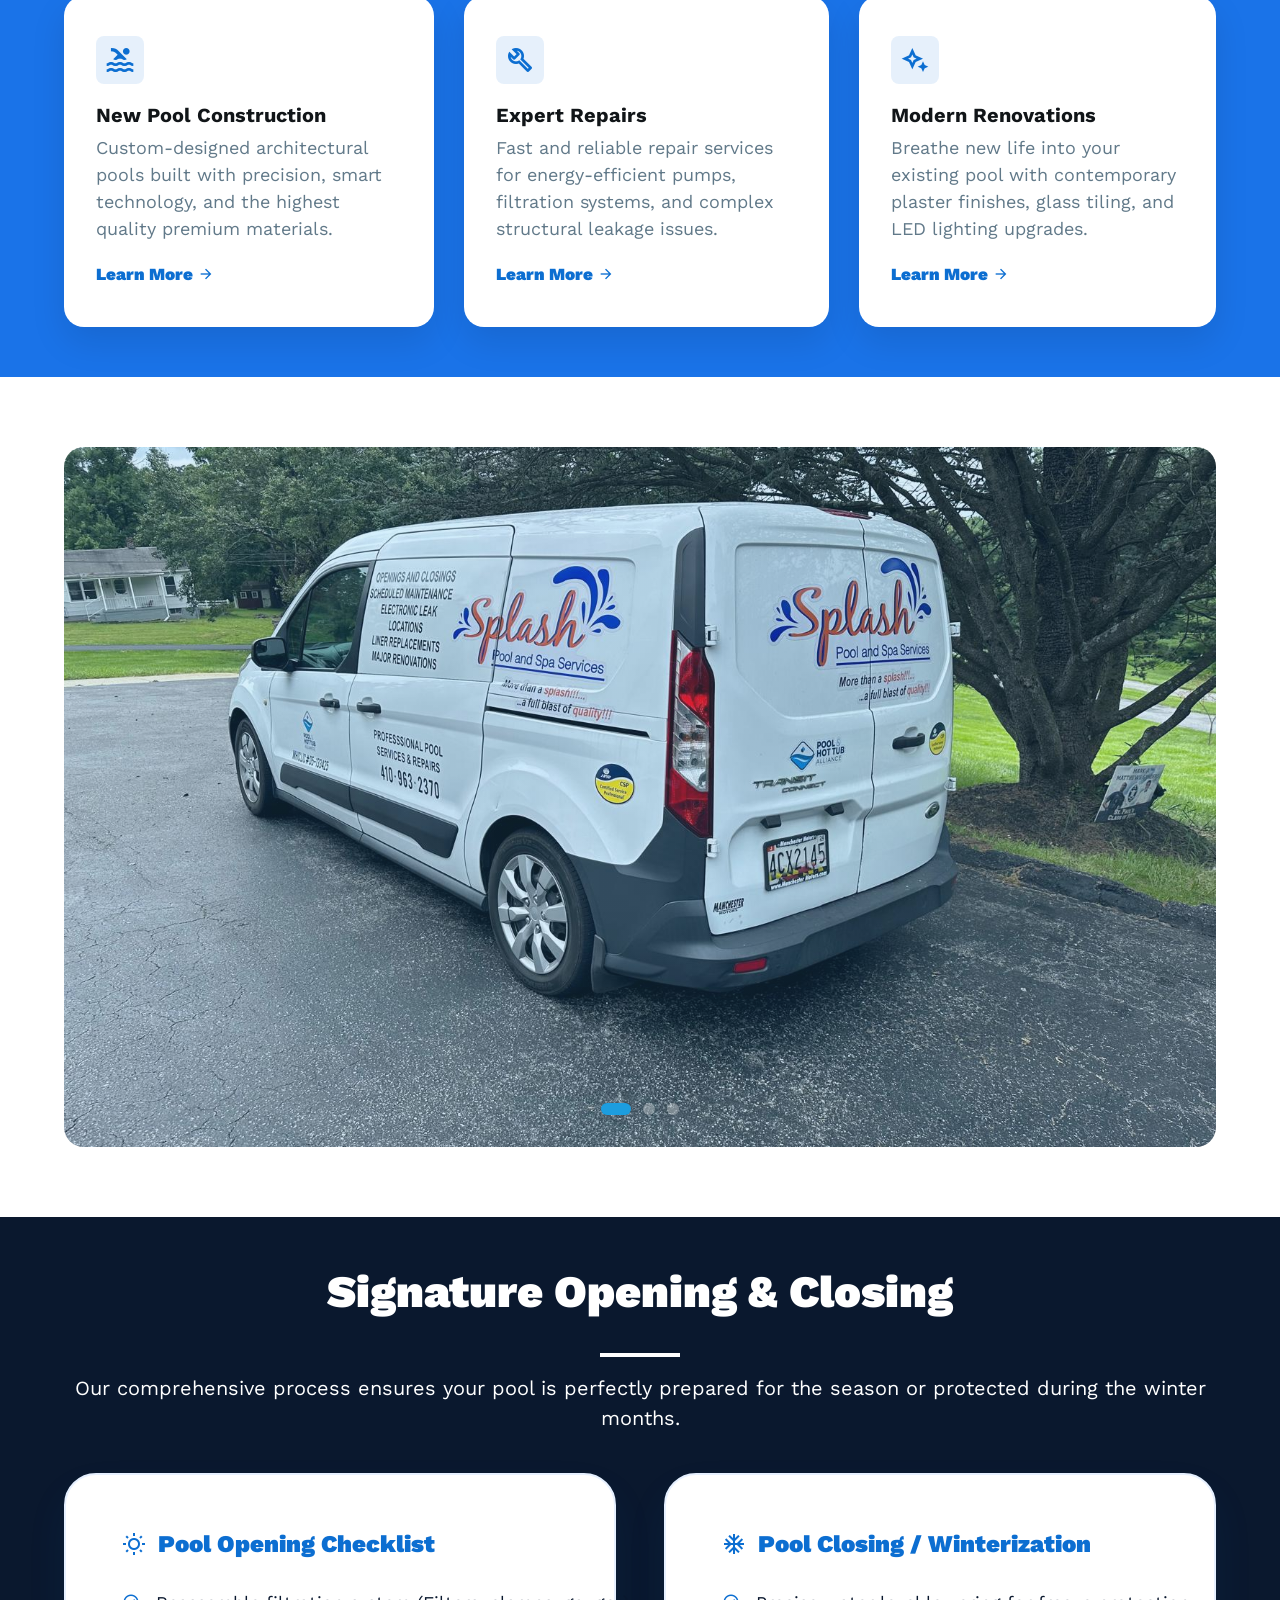
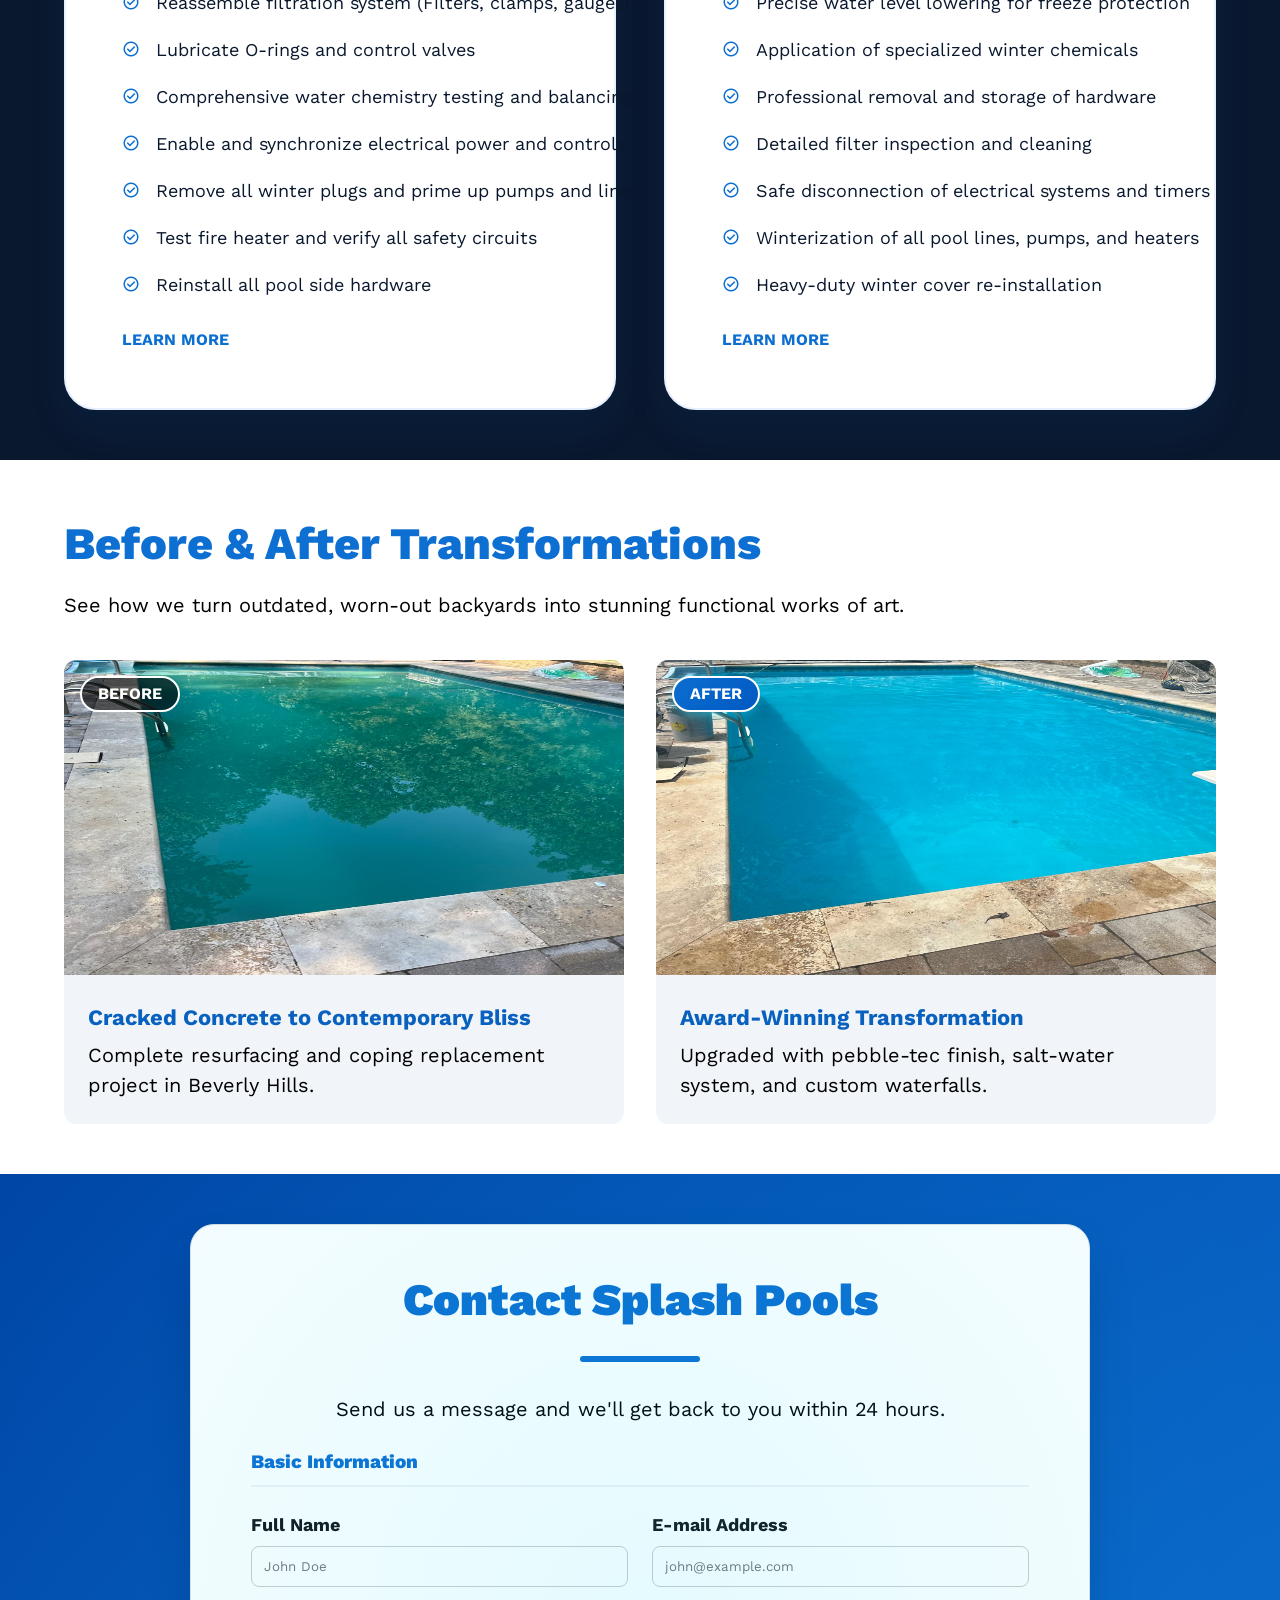
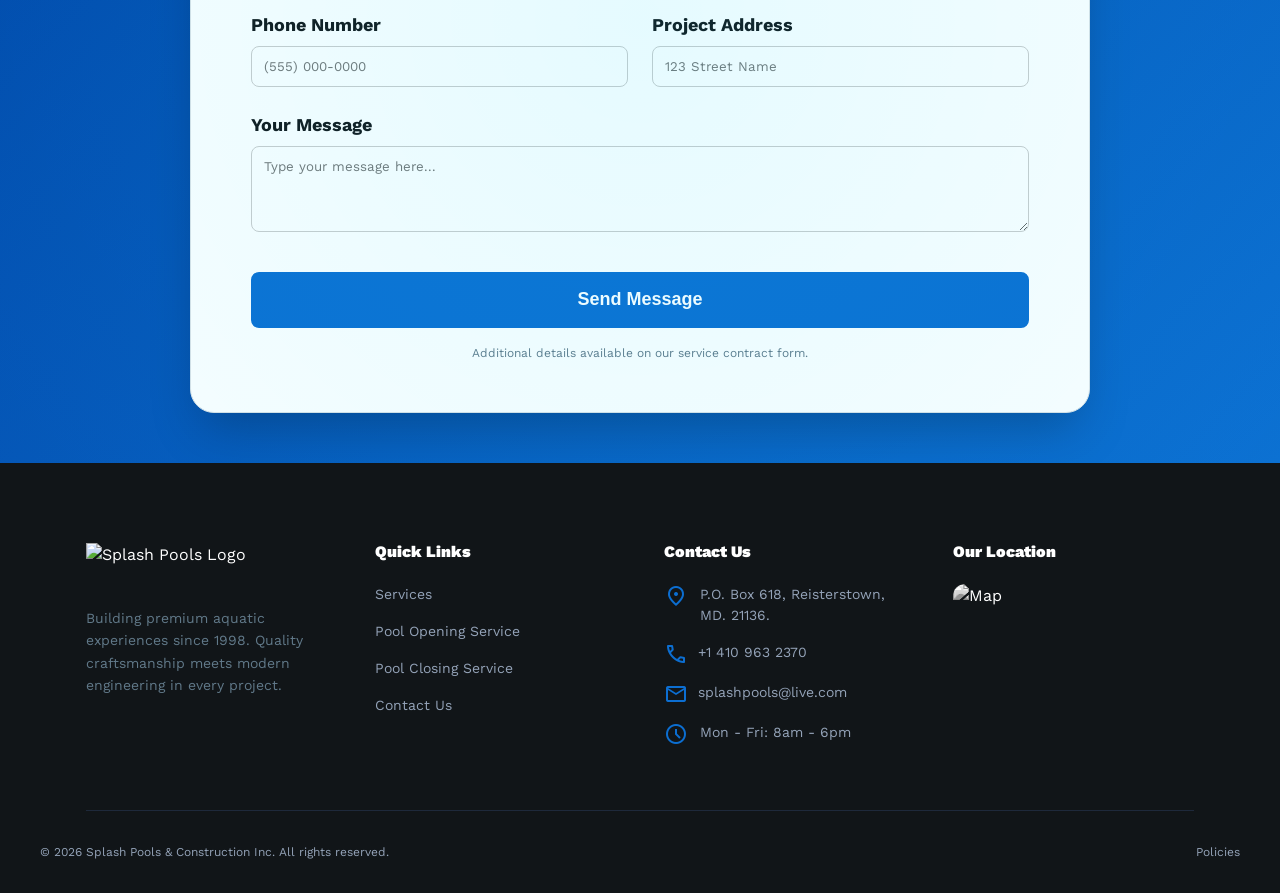
==== commit 388d851d: "Add service-specific policies to services page" ====
--- a/index.html
+++ b/index.html
@@ -17,9 +17,22 @@
     <link rel="stylesheet" href="css/styles.css">
     <link rel="stylesheet" href="css/header.css">
     <link rel="stylesheet" href="css/footer.css">
+
+    <!-- Google Tag Manager -->
+    <script>(function(w,d,s,l,i){w[l]=w[l]||[];w[l].push({'gtm.start':
+    new Date().getTime(),event:'gtm.js'});var f=d.getElementsByTagName(s)[0],
+    j=d.createElement(s),dl=l!='dataLayer'?'&l='+l:'';j.async=true;j.src=
+    'https://www.googletagmanager.com/gtm.js?id='+i+dl;f.parentNode.insertBefore(j,f);
+    })(window,document,'script','dataLayer','GTM-NZWC6MFM');</script>
+    <!-- End Google Tag Manager -->
 </head>
 
 <body class="light splash-pools-index">
+    <!-- Google Tag Manager (noscript) -->
+    <noscript><iframe src="https://www.googletagmanager.com/ns.html?id=GTM-NZWC6MFM"
+    height="0" width="0" style="display:none;visibility:hidden"></iframe></noscript>
+    <!-- End Google Tag Manager (noscript) -->
+        
     <div class="layout-container">
         <div id="header-placeholder"></div>
 
